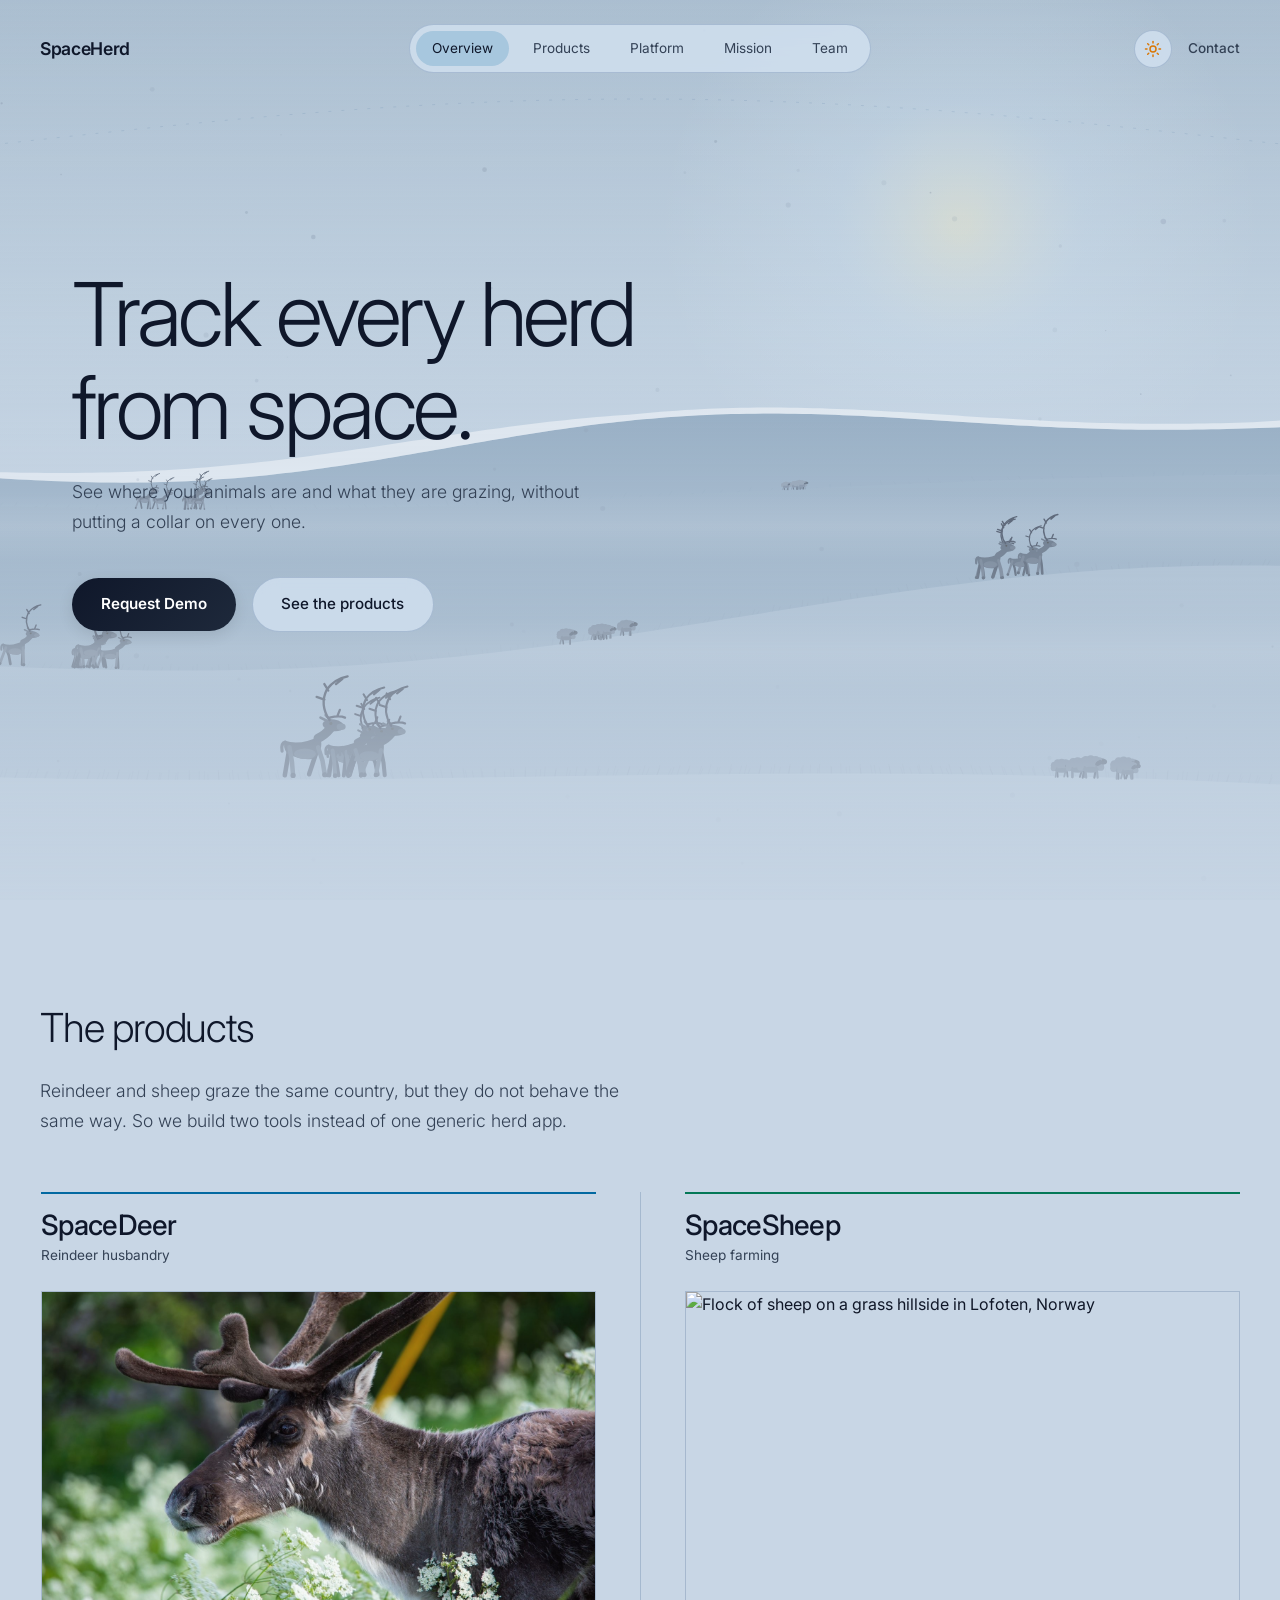
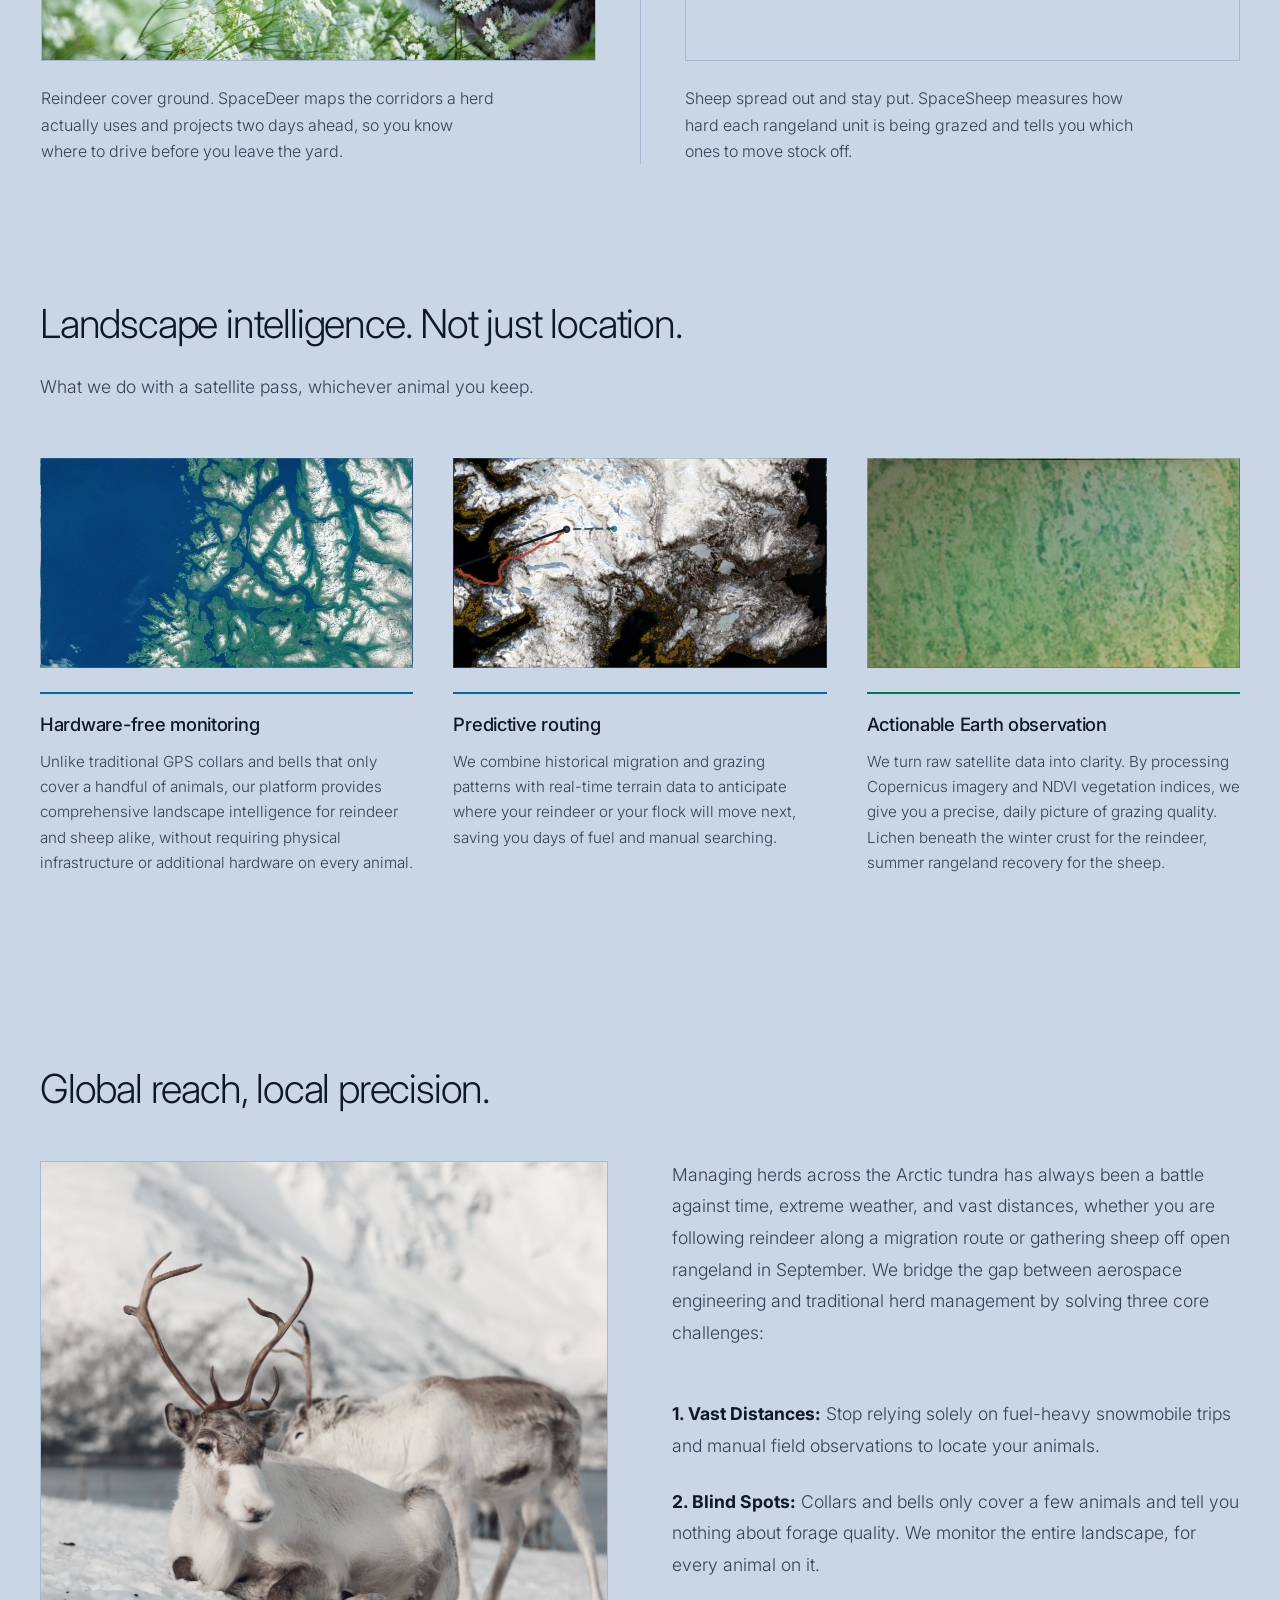
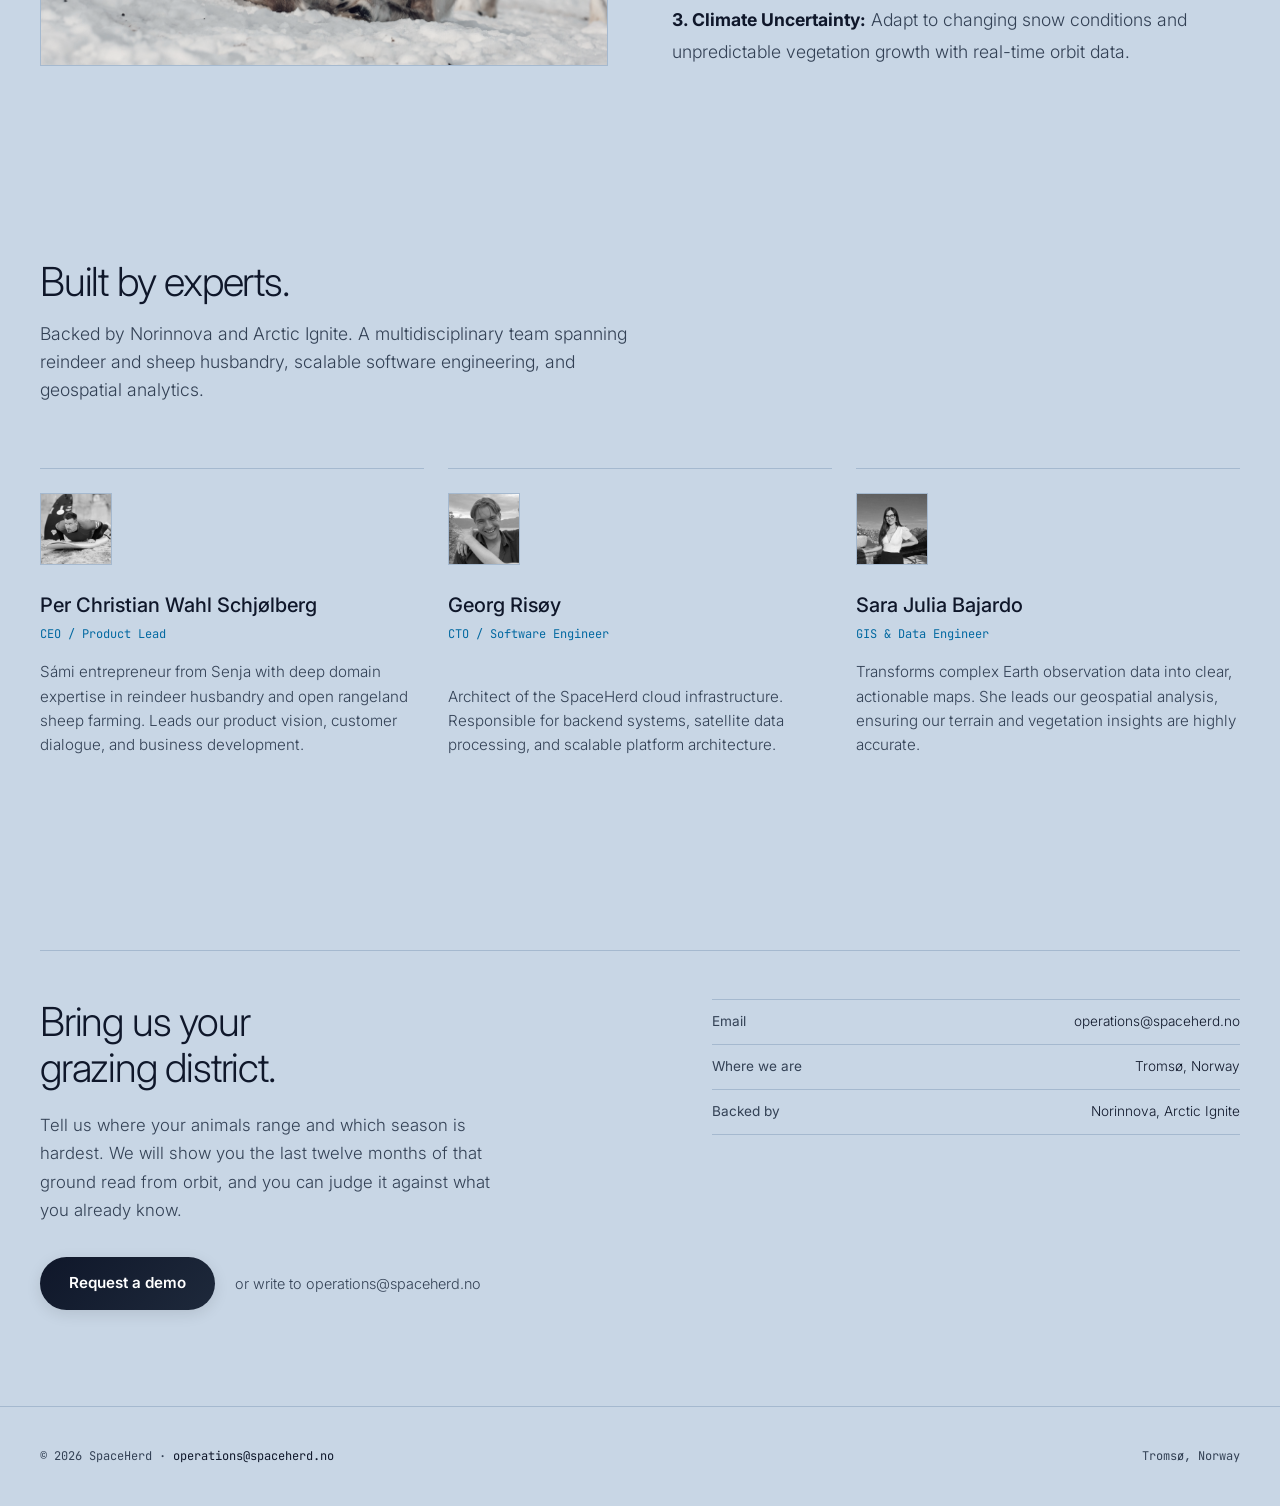
==== index.html @ b53bb915 "#" ====
<!DOCTYPE html>
<html lang="en">

<head>
  <meta charset="UTF-8" />
  <meta name="viewport" content="width=device-width, initial-scale=1.0, viewport-fit=cover" />
  <title>SpaceHerd | Orbital Telemetry</title>
  <meta name="description" content="Precision satellite tracking and landscape intelligence for reindeer and sheep husbandry. SpaceDeer and SpaceSheep, from SpaceHerd." />

  <link rel="preconnect" href="https://fonts.googleapis.com" />
  <link rel="preconnect" href="https://fonts.gstatic.com" crossorigin />
  <link
    href="https://fonts.googleapis.com/css2?family=Inter:wght@300;400;500;600&family=JetBrains+Mono:wght@400&display=swap"
    rel="stylesheet" />

  <script src="https://cdnjs.cloudflare.com/ajax/libs/gsap/3.12.5/gsap.min.js"></script>
  <script src="https://cdnjs.cloudflare.com/ajax/libs/gsap/3.12.5/ScrollTrigger.min.js"></script>

  <link rel="stylesheet" href="style.css" />
</head>

<body>

  <div class="hero-background">
    <canvas id="agri-reindeer-canvas"></canvas>
    <div class="hero-overlay"></div>
  </div>

  <header class="site-header">
    <div class="header-inner">
      <div class="brand">SpaceHerd</div>
      <nav class="nav-glass">
        <a href="#hero" class="active">Overview</a>
        <a href="#products">Products</a>
        <a href="#platform">Platform</a>
        <a href="#mission">Mission</a>
        <a href="#team">Team</a>
      </nav>
      <div class="header-action">
        <button id="theme-toggle" class="theme-toggle-btn" aria-label="Toggle light and dark mode">
          <svg class="sun-icon" xmlns="http://www.w3.org/2000/svg" width="18" height="18" viewBox="0 0 24 24" fill="none" stroke="currentColor" stroke-width="2" stroke-linecap="round" stroke-linejoin="round"><circle cx="12" cy="12" r="4"/><path d="M12 2v2"/><path d="M12 20v2"/><path d="m4.93 4.93 1.41 1.41"/><path d="m17.66 17.66 1.41 1.41"/><path d="M2 12h2"/><path d="M20 12h2"/><path d="m6.34 17.66-1.41 1.41"/><path d="m19.07 4.93-1.41 1.41"/></svg>
          <svg class="moon-icon" xmlns="http://www.w3.org/2000/svg" width="18" height="18" viewBox="0 0 24 24" fill="none" stroke="currentColor" stroke-width="2" stroke-linecap="round" stroke-linejoin="round"><path d="M12 3a6 6 0 0 0 9 9 9 9 0 1 1-9-9Z"/></svg>
        </button>
        <a href="#contact" class="nav-contact">Contact</a>
      </div>
    </div>
  </header>

  <main class="hero" id="hero">
    <div class="hero-content fade-up">
      <h1 class="hero-title">Track every herd<br>from space.</h1>
      <p class="hero-subtitle">See where your animals are and what they are grazing, without putting a collar on
        every one.</p>

      <div class="hero-actions">
        <a href="#contact" class="btn-primary">Request Demo</a>
        <a href="#products" class="btn-secondary">See the products</a>
      </div>
    </div>
  </main>


  <section class="products-section" id="products">
    <div class="section-inner">

      <h2 class="section-heading fade-up">The products</h2>
      <p class="section-lead fade-up">Reindeer and sheep graze the same country, but they do not behave the same way.
        So we build two tools instead of one generic herd app.</p>

      <div class="product-plates">

        <article class="plate plate-deer fade-up">
          <header class="plate-head">
            <h3 class="plate-name">SpaceDeer</h3>
            <p class="plate-for">Reindeer husbandry</p>
          </header>

          <figure class="plate-photo">
            <img src="images/IMG_5218.JPG" alt="Reindeer in summer velvet among flowering meadow"
              loading="lazy">
          </figure>

          <p class="plate-lede">Reindeer cover ground. SpaceDeer maps the corridors a herd actually uses and projects
            two days ahead, so you know where to drive before you leave the yard.</p>
        </article>

        <article class="plate plate-sheep fade-up delay-1">
          <header class="plate-head">
            <h3 class="plate-name">SpaceSheep</h3>
            <p class="plate-for">Sheep farming</p>
          </header>

          <figure class="plate-photo">
            <img src="https://images.unsplash.com/photo-1693594217030-bd3f108ac069?q=80&amp;w=1200&amp;auto=format&amp;fit=crop"
              alt="Flock of sheep on a grass hillside in Lofoten, Norway" loading="lazy">
          </figure>

          <p class="plate-lede">Sheep spread out and stay put. SpaceSheep measures how hard each rangeland unit is
            being grazed and tells you which ones to move stock off.</p>
        </article>

      </div>

    </div>
  </section>

  <section class="platform-section" id="platform">
    <div class="section-inner">

      <h2 class="section-heading fade-up">Landscape intelligence. Not just location.</h2>
      <p class="section-lead fade-up">What we do with a satellite pass, whichever animal you keep.</p>

      <div class="feature-grid">

        <article class="feature fade-up">
          <div class="feature-visual bg-map" role="img"
            aria-label="Satellite view of the coastline and fjords of northern Norway"></div>
          <div class="feature-body">
            <h3>Hardware-free monitoring</h3>
            <p>Unlike traditional GPS collars and bells that only cover a handful of animals, our platform provides
              comprehensive landscape intelligence for reindeer and sheep alike, without requiring physical
              infrastructure or additional hardware on every animal.</p>
          </div>
        </article>

        <article class="feature fade-up delay-1">
          <div class="feature-visual bg-route" role="img"
            aria-label="Satellite view of a reindeer herd's recorded track and predicted next position"></div>
          <div class="feature-body">
            <h3>Predictive routing</h3>
            <p>We combine historical migration and grazing patterns with real-time terrain data to anticipate where
              your reindeer or your flock will move next, saving you days of fuel and manual searching.</p>
          </div>
        </article>

        <article class="feature fade-up delay-2">
          <div class="feature-visual bg-scan" role="img" aria-label="Vegetation index imagery under a scanning pass">
            <div class="scan-gradient"></div>
            <div class="scan-laser"></div>
          </div>
          <div class="feature-body">
            <h3>Actionable Earth observation</h3>
            <p>We turn raw satellite data into clarity. By processing Copernicus imagery and NDVI vegetation indices,
              we give you a precise, daily picture of grazing quality. Lichen beneath the winter crust for the
              reindeer, summer rangeland recovery for the sheep.</p>
          </div>
        </article>

      </div>
    </div>
  </section>

  <section class="content-section" id="mission">
    <div class="section-inner fade-up">
      <h2 class="content-heading" style="margin-bottom: 3rem;">Global reach, local precision.</h2>

      <div class="content-split">
        <div class="content-visual">
          <img src="images/reinsdyr.jpg"
            alt="Reindeer herd on the tundra in northern Norway" class="mission-image">
        </div>

        <div class="content-right">
          <p>Managing herds across the Arctic tundra has always been a battle against time, extreme weather, and vast
            distances, whether you are following reindeer along a migration route or gathering sheep off open
            rangeland in September. We bridge the gap between aerospace engineering and traditional herd management by
            solving three core challenges:</p>
          <br>
          <p><strong class="text-highlight">1. Vast Distances:</strong> Stop relying solely on fuel-heavy snowmobile trips
            and manual field observations to locate your animals.</p>
          <p><strong class="text-highlight">2. Blind Spots:</strong> Collars and bells only cover a few animals and
            tell you nothing about forage quality. We monitor the entire landscape, for every animal on it.</p>
          <p><strong class="text-highlight">3. Climate Uncertainty:</strong> Adapt to changing snow conditions and
            unpredictable vegetation growth with real-time orbit data.</p>
        </div>
      </div>
    </div>
  </section>

  <section class="team-section" id="team">
    <div class="section-inner fade-up">
      <div class="team-header">
        <h2 class="content-heading">Built by experts.</h2>
        <p class="team-lead">Backed by Norinnova and Arctic Ignite. A multidisciplinary team spanning reindeer and
          sheep husbandry, scalable software engineering, and geospatial analytics.</p>
      </div>

      <div class="team-grid">
        <div class="team-card">
          <div class="team-avatar-wrapper">
            <img src="images/Per.jpg" alt="Per Christian Wahl Schjølberg" class="team-avatar" width="200"
              height="200" loading="lazy">
          </div>
          <h4 class="team-name">Per Christian Wahl Schjølberg</h4>
          <p class="team-role">CEO / Product Lead</p>
          <p class="team-bio">Sámi entrepreneur from Senja with deep domain expertise in reindeer husbandry and open
            rangeland sheep farming. Leads our product vision, customer dialogue, and business development.</p>
        </div>

        <div class="team-card">
          <div class="team-avatar-wrapper">
            <img src="images/Georg.jpg" alt="Georg Risøy" class="team-avatar" width="200" height="200"
              loading="lazy">
          </div>
          <h4 class="team-name">Georg Risøy</h4>
          <p class="team-role">CTO / Software Engineer</p>
          <p class="team-bio">Architect of the SpaceHerd cloud infrastructure. Responsible for backend systems,
            satellite data processing, and scalable platform architecture.</p>
        </div>

        <div class="team-card">
          <div class="team-avatar-wrapper">
            <img src="images/Sara.jpg" alt="Sara Julia Bajardo" class="team-avatar" width="200" height="200"
              loading="lazy">
          </div>
          <h4 class="team-name">Sara Julia Bajardo</h4>
          <p class="team-role">GIS & Data Engineer</p>
          <p class="team-bio">Transforms complex Earth observation data into clear, actionable maps. She leads our
            geospatial analysis, ensuring our terrain and vegetation insights are highly accurate.</p>
        </div>
      </div>
    </div>
  </section>

  <section class="contact-section" id="contact">
    <div class="section-inner fade-up">
      <div class="contact-split">

        <div class="contact-pitch">
          <h2 class="contact-heading">Bring us your<br>grazing district.</h2>
          <p class="contact-lead">Tell us where your animals range and which season is hardest. We will show you the
            last twelve months of that ground read from orbit, and you can judge it against what you already know.</p>
          <div class="contact-actions">
            <a href="mailto:operations@spaceherd.no?subject=Demo%20request" class="btn-primary">Request a demo</a>
            <span class="contact-or">or write to
              <a href="mailto:operations@spaceherd.no">operations@spaceherd.no</a></span>
          </div>
        </div>

        <dl class="contact-facts">
          <div class="contact-row">
            <dt>Email</dt>
            <dd class="metric-value"><a href="mailto:operations@spaceherd.no">operations@spaceherd.no</a></dd>
          </div>
          <div class="contact-row">
            <dt>Where we are</dt>
            <dd class="metric-value">Tromsø, Norway</dd>
          </div>
          <div class="contact-row">
            <dt>Backed by</dt>
            <dd>Norinnova, Arctic Ignite</dd>
          </div>
        </dl>

      </div>
    </div>
  </section>

  <footer class="site-footer">
    <div class="footer-inner">
      <div class="footer-left">© 2026 SpaceHerd · <a href="mailto:operations@spaceherd.no">operations@spaceherd.no</a>
      </div>
      <div class="footer-right">Tromsø, Norway</div>
    </div>
  </footer>

  <script src="reindeer-bg.js"></script>
  <script src="main.js"></script>
</body>

</html>
---- style.css ----
/* ═══════════════════════════════════════════════════════════
   BOREALTRACK: Space-Tech Minimalism
   ═══════════════════════════════════════════════════════════ */

:root {
  --navy-bg: #060B11;
  --navy-surface: #0A111A;

  --text-main: #FFFFFF;
  --text-muted: #8B949E;

  --card-bg: rgba(255, 255, 255, 0.02);
  --card-border: rgba(255, 255, 255, 0.06);

  --accent-blue: #38BDF8;
  --accent-green: #34D399;

  --font-sans: 'Inter', system-ui, sans-serif;
  --font-mono: 'JetBrains Mono', monospace;

  --hero-overlay-bg: linear-gradient(180deg, rgba(2, 6, 9, 0.15) 0%, rgba(4, 10, 8, 0.3) 60%, rgba(3, 8, 6, 0.55) 100%);
  --nav-glass-bg: rgba(255, 255, 255, 0.02);
  --nav-active-bg: rgba(255, 255, 255, 0.1);
  --btn-primary-bg: linear-gradient(135deg, #FFFFFF 0%, #E0E5EA 100%);
  --btn-primary-text: #060B11;
  --pill-bg: rgba(10, 17, 26, 0.8);
  --scrollbar-thumb: rgba(255, 255, 255, 0.15);
  --scrollbar-thumb-hover: rgba(255, 255, 255, 0.3);
  --image-filter: grayscale(40%);

  --card-border-strong: rgba(255, 255, 255, 0.16);
  --header-bg: rgba(6, 11, 17, 0.92);
}

[data-theme="light"] {
  --navy-bg: #C8D6E5;
  --navy-surface: #D6E2EF;

  --text-main: #0F172A;
  --text-muted: #334155;

  --card-bg: rgba(210, 225, 240, 0.7);
  --card-border: rgba(100, 130, 165, 0.35);

  --accent-blue: #0369A1;
  --accent-green: #047857;

  --hero-overlay-bg: linear-gradient(180deg, rgba(200, 214, 229, 0.1) 0%, rgba(200, 214, 229, 0.45) 60%, rgba(200, 214, 229, 0.92) 100%);
  --nav-glass-bg: rgba(210, 225, 240, 0.8);
  --nav-active-bg: rgba(3, 105, 161, 0.18);
  --btn-primary-bg: linear-gradient(135deg, #0F172A 0%, #1E293B 100%);
  --btn-primary-text: #FFFFFF;
  --pill-bg: rgba(210, 225, 240, 0.9);
  --scrollbar-thumb: rgba(15, 23, 42, 0.25);
  --scrollbar-thumb-hover: rgba(15, 23, 42, 0.45);
  --image-filter: grayscale(10%);

  --card-border-strong: rgba(15, 23, 42, 0.3);
  --header-bg: rgba(200, 214, 229, 0.94);
}

*,
*::before,
*::after {
  box-sizing: border-box;
  margin: 0;
  padding: 0;
}

html {
  scroll-behavior: smooth;
  height: 100%;
}

body {
  font-family: var(--font-sans);
  background-color: var(--navy-bg);
  color: var(--text-main);
  line-height: 1.6;
  -webkit-font-smoothing: antialiased;
  transition: background-color 0.4s ease, color 0.4s ease;
}

a {
  color: inherit;
  text-decoration: none;
}

/* ─── PREMIUM SCROLLBAR ─── */
::-webkit-scrollbar {
  width: 10px;
}
::-webkit-scrollbar-track {
  background: var(--navy-bg);
}
::-webkit-scrollbar-thumb {
  background: var(--scrollbar-thumb);
  border-radius: 10px;
  border: 2px solid var(--navy-bg);
}
::-webkit-scrollbar-thumb:hover {
  background: var(--scrollbar-thumb-hover);
}

/* ─── SELECTION ─── */
::selection {
  background: rgba(56, 189, 248, 0.3);
  color: #fff;
}

/* ─── AGRITECH ANIMATED BACKGROUND ─── */
.hero-background {
  position: fixed;
  /* inset:0 pins this to the viewport itself rather than to a viewport unit, so
     it covers the screen edge to edge whatever the URL bar is doing. Every unit
     we tried (vh, svh, lvh) described only one of the URL bar states. */
  inset: 0;
  z-index: -1;
  overflow: hidden;
  background-color: var(--navy-bg);
  transition: background-color 0.4s ease;
}

#agri-reindeer-canvas {
  position: absolute;
  top: 0;
  left: 0;
  width: 100%;
  height: 100%;
  display: block;
  z-index: 1;
  /* Keep the canvas on its own compositor layer so scrolling the page never
     forces it to repaint. translateZ(0) alone gets flattened back to a 2D
     transform by some engines, so declare the intent directly as well. */
  will-change: transform;
  transform: translateZ(0);
}

.hero-overlay {
  position: absolute;
  inset: 0;
  background: var(--hero-overlay-bg);
  z-index: 2;
  pointer-events: none;
  transition: background 0.4s ease;
}

/* ─── HEADER ─── */
.site-header {
  position: fixed;
  top: 0;
  width: 100%;
  z-index: 100;
  padding: 1.5rem 2rem;
  /* Clear the notch / Dynamic Island. env() is 0 on everything else, so this
     costs nothing on other devices. */
  padding-top: calc(1.5rem + env(safe-area-inset-top));
  padding-left: calc(2rem + env(safe-area-inset-left));
  padding-right: calc(2rem + env(safe-area-inset-right));
  /* Transparent over the hero, opaque once you scroll, so headings further down
     no longer run underneath it. */
  background: transparent;
  border-bottom: 1px solid transparent;
  transition: background 0.3s ease, border-color 0.3s ease;
}

.site-header.is-scrolled {
  background: var(--header-bg);
  border-bottom-color: var(--card-border);
}

.header-inner {
  max-width: 1200px;
  margin: 0 auto;
  display: grid;
  grid-template-columns: 1fr auto 1fr;
  align-items: center;
}

.brand {
  font-weight: 600;
  font-size: 1.1rem;
  letter-spacing: -0.02em;
}

.nav-glass {
  display: flex;
  gap: 0.5rem;
  padding: 0.4rem;
  background: var(--nav-glass-bg);
  border: 1px solid var(--card-border);
  backdrop-filter: blur(12px);
  -webkit-backdrop-filter: blur(12px);
  border-radius: 100px;
  justify-self: center;
  transition: background 0.3s ease, border-color 0.3s ease;
}

.nav-glass a {
  padding: 0.4rem 1rem;
  font-size: 0.85rem;
  color: var(--text-muted);
  border-radius: 100px;
  transition: 0.2s ease;
}

.nav-glass a:hover {
  color: var(--text-main);
}

.nav-glass a.active {
  background: var(--nav-active-bg);
  color: var(--text-main);
}

.header-action {
  justify-self: end;
  display: flex;
  align-items: center;
}

.theme-toggle-btn {
  background: var(--nav-glass-bg);
  border: 1px solid var(--card-border);
  color: var(--text-muted);
  width: 38px;
  height: 38px;
  border-radius: 50%;
  cursor: pointer;
  display: inline-flex;
  align-items: center;
  justify-content: center;
  transition: all 0.25s ease;
  margin-right: 1rem;
  backdrop-filter: blur(12px);
  -webkit-backdrop-filter: blur(12px);
  outline: none;
}

.theme-toggle-btn:hover {
  color: var(--text-main);
  transform: scale(1.08);
  border-color: var(--accent-blue);
  box-shadow: 0 4px 12px rgba(0, 0, 0, 0.1);
}

.theme-toggle-btn .sun-icon {
  display: none;
}

.theme-toggle-btn .moon-icon {
  display: block;
}

[data-theme="light"] .theme-toggle-btn .sun-icon {
  display: block;
  color: #D97706;
}

[data-theme="light"] .theme-toggle-btn .moon-icon {
  display: none;
}

.nav-contact {
  font-size: 0.85rem;
  font-weight: 500;
  color: var(--text-muted);
  transition: 0.2s ease;
}

.nav-contact:hover {
  color: var(--text-main);
}

/* ─── HERO ─── */
.hero {
  position: relative;
  min-height: 100vh;
  /* dvh tracks the visible viewport as the URL bar moves, so the section always
     ends exactly where the screen does and the next section never creeps up. */
  min-height: 100dvh;
  display: flex;
  align-items: center;
  max-width: 1200px;
  margin: 0 auto;
  padding: 0 2rem;
  padding-left: calc(2rem + env(safe-area-inset-left));
  padding-right: calc(2rem + env(safe-area-inset-right));
}

.hero-content {
  max-width: 800px;
}

.hero-title {
  font-size: clamp(3.5rem, 7vw, 5.5rem);
  font-weight: 300;
  letter-spacing: -0.04em;
  line-height: 1.05;
  margin-bottom: 1.5rem;
}

.hero-subtitle {
  font-size: 1.1rem;
  color: var(--text-muted);
  font-weight: 300;
  max-width: 550px;
  margin-bottom: 2.5rem;
  line-height: 1.7;
}

.btn-primary {
  display: inline-block;
  background: var(--btn-primary-bg);
  color: var(--btn-primary-text);
  padding: 0.9rem 1.8rem;
  border-radius: 100px;
  font-weight: 600;
  font-size: 0.95rem;
  transition: all 0.3s cubic-bezier(0.25, 1, 0.5, 1);
  box-shadow: 0 4px 15px rgba(0, 0, 0, 0.1);
  position: relative;
  overflow: hidden;
}

.btn-primary:hover {
  transform: translateY(-3px);
  box-shadow: 0 8px 25px rgba(0, 0, 0, 0.15);
  opacity: 0.95;
}

.hero-actions {
  display: flex;
  flex-wrap: wrap;
  align-items: center;
  gap: 1rem;
}

.btn-secondary {
  display: inline-block;
  padding: 0.9rem 1.8rem;
  border-radius: 100px;
  font-weight: 500;
  font-size: 0.95rem;
  color: var(--text-main);
  background: var(--nav-glass-bg);
  border: 1px solid var(--card-border);
  backdrop-filter: blur(12px);
  transition: all 0.3s cubic-bezier(0.25, 1, 0.5, 1);
}

.btn-secondary:hover {
  transform: translateY(-3px);
  border-color: var(--card-border-strong);
}

.text-highlight {
  color: var(--text-main);
  transition: color 0.3s ease;
}

/* ─── PRODUCTS ─── */
.products-section {
  padding: 6rem 2rem 4rem;
  position: relative;
  z-index: 10;
  background: var(--navy-bg);
  padding-left: calc(2rem + env(safe-area-inset-left));
  padding-right: calc(2rem + env(safe-area-inset-right));
}

.section-lead {
  font-size: 1.1rem;
  color: var(--text-muted);
  font-weight: 300;
  line-height: 1.7;
  max-width: 620px;
  margin: -2rem 0 3.5rem;
}

/* Equal columns so both photos render at the same size */
.product-plates {
  display: grid;
  grid-template-columns: 1fr 1fr;
}

.plate-deer {
  --plate-accent: var(--accent-blue);
  padding-right: 2.75rem;
  /* Matches the divider the sheep plate carries, so both columns are identical */
  border-left: 1px solid transparent;
}

.plate-sheep {
  --plate-accent: var(--accent-green);
  border-left: 1px solid var(--card-border);
  padding-left: 2.75rem;
}

/* Each plate opens on a keyline in its own colour */
.plate-head {
  border-top: 2px solid var(--plate-accent);
  padding-top: 1rem;
  margin-bottom: 1.5rem;
}

.plate-name {
  font-size: 1.75rem;
  font-weight: 500;
  letter-spacing: -0.025em;
  line-height: 1.1;
}

.plate-for {
  font-size: 0.85rem;
  font-weight: 400;
  color: var(--text-muted);
  margin-top: 0.3rem;
}

.plate-photo {
  margin: 0 0 1.5rem;
}

.plate-photo img {
  display: block;
  width: 100%;
  height: auto;
  object-fit: cover;
  border: 1px solid var(--card-border);
  filter: var(--image-filter);
  transition: filter 0.5s ease;
}

.plate:hover .plate-photo img {
  filter: grayscale(0%);
}

.plate-photo img {
  aspect-ratio: 3 / 2;
}

.plate-lede {
  font-size: 1rem;
  font-weight: 300;
  line-height: 1.65;
  color: var(--text-muted);
  max-width: 46ch;
}

/* ─── PLATFORM FEATURES ─── */
/* Same flat vocabulary as the product plates: square imagery, an accent
   keyline, hairline rules, no radius and no shadow. */
.platform-section {
  padding: 4rem 2rem 8rem;
  position: relative;
  z-index: 10;
  background: var(--navy-bg);
  padding-left: calc(2rem + env(safe-area-inset-left));
  padding-right: calc(2rem + env(safe-area-inset-right));
}

.section-inner {
  max-width: 1200px;
  margin: 0 auto;
}

.section-heading {
  font-size: 2.5rem;
  font-weight: 300;
  letter-spacing: -0.03em;
  margin-bottom: 3rem;
}

.feature-grid {
  display: grid;
  grid-template-columns: repeat(3, minmax(0, 1fr));
  gap: 2.5rem;
}

.feature {
  display: flex;
  flex-direction: column;
}

.feature-visual {
  position: relative;
  height: 210px;
  border: 1px solid var(--card-border);
  overflow: hidden;
}

.bg-map {
  background: url('images/nord-norge-sat.jpg') center/cover;
}

.bg-route {
  background: url('images/satelitt-rute.jpg') center/cover;
}

.bg-scan {
  background: linear-gradient(135deg, rgba(10, 17, 26, 0.6) 0%, rgba(10, 17, 26, 0.2) 100%),
    url('images/nvdi.png') center/cover;
}

.feature-body {
  border-top: 2px solid var(--accent-blue);
  margin-top: 1.5rem;
  padding-top: 1rem;
}

.feature:last-child .feature-body {
  border-top-color: var(--accent-green);
}

.feature-body h3 {
  font-size: 1.15rem;
  font-weight: 500;
  letter-spacing: -0.015em;
  margin-bottom: 0.6rem;
}

.feature-body p {
  font-size: 0.95rem;
  color: var(--text-muted);
  font-weight: 300;
  line-height: 1.65;
}

/* Scanning pass over the NDVI imagery */
.scan-gradient {
  position: absolute;
  inset: 0;
  opacity: 0.6;
  background: radial-gradient(circle at 30% 70%, rgba(52, 211, 153, 0.4) 0%, transparent 50%),
    radial-gradient(circle at 70% 30%, rgba(56, 189, 248, 0.4) 0%, transparent 50%);
  filter: blur(20px);
}

.scan-laser {
  position: absolute;
  left: 0;
  right: 0;
  height: 1px;
  background: linear-gradient(90deg, transparent, var(--text-main), transparent);
  box-shadow: 0 0 10px var(--text-main);
  animation: scan-up-down 4s ease-in-out infinite alternate;
}

@keyframes scan-up-down {
  0% {
    top: 0;
  }

  100% {
    top: 100%;
  }
}

/* ─── TEXT & IMAGE SECTION (Mission) ─── */
.content-section {
  padding: 4rem 2rem 8rem;
  position: relative;
  z-index: 10;
  background: var(--navy-bg);
  padding-left: calc(2rem + env(safe-area-inset-left));
  padding-right: calc(2rem + env(safe-area-inset-right));
}

.content-split {
  display: grid;
  grid-template-columns: 1fr 1fr;
  gap: 4rem;
  align-items: center;
}

.content-heading {
  font-size: 2.5rem;
  font-weight: 300;
  letter-spacing: -0.03em;
  line-height: 1.1;
  margin-bottom: 1rem;
}

.content-right p {
  font-size: 1.1rem;
  color: var(--text-muted);
  font-weight: 300;
  line-height: 1.8;
  margin-bottom: 1.5rem;
}

.content-right p:last-child {
  margin-bottom: 0;
}

.content-visual {
  width: 100%;
  overflow: hidden;
  border: 1px solid var(--card-border);
  display: flex;
}

.mission-image {
  width: 100%;
  height: auto;
  display: block;
  object-fit: cover;
  filter: grayscale(40%);
  transition: 0.5s ease;
}

.content-visual:hover .mission-image {
  filter: grayscale(0%);
  transform: scale(1.02);
}

/* ─── CONTACT ─── */
.contact-section {
  padding: 4rem 2rem 6rem;
  position: relative;
  z-index: 10;
  background: var(--navy-bg);
  padding-left: calc(2rem + env(safe-area-inset-left));
  padding-right: calc(2rem + env(safe-area-inset-right));
}

.contact-split {
  border-top: 1px solid var(--card-border);
  padding-top: 3rem;
  display: grid;
  grid-template-columns: 1.15fr 1fr;
  gap: 4rem;
  align-items: start;
}

.contact-heading {
  font-size: 2.5rem;
  font-weight: 300;
  letter-spacing: -0.03em;
  line-height: 1.15;
  margin-bottom: 1.25rem;
}

.contact-lead {
  font-size: 1.05rem;
  color: var(--text-muted);
  font-weight: 300;
  line-height: 1.7;
  max-width: 46ch;
  margin-bottom: 2rem;
}

.contact-actions {
  display: flex;
  flex-wrap: wrap;
  align-items: center;
  gap: 1.25rem;
}

.contact-or {
  font-size: 0.9rem;
  font-weight: 300;
  color: var(--text-muted);
}

.contact-facts {
  margin: 0;
}

.contact-row {
  display: flex;
  align-items: baseline;
  justify-content: space-between;
  gap: 1rem;
  padding: 0.7rem 0;
  border-bottom: 1px solid var(--card-border);
}

.contact-row:first-child {
  border-top: 1px solid var(--card-border);
}

.contact-facts dt {
  font-size: 0.85rem;
  font-weight: 400;
  color: var(--text-muted);
}

.contact-facts dd {
  margin: 0;
  font-size: 0.85rem;
  font-weight: 300;
  text-align: right;
}

/* ─── TEAM SECTION ─── */
.team-section {
  padding: 4rem 2rem 8rem;
  position: relative;
  z-index: 10;
  background: var(--navy-bg);
  padding-left: calc(2rem + env(safe-area-inset-left));
  padding-right: calc(2rem + env(safe-area-inset-right));
}

.team-header {
  max-width: 600px;
  margin-bottom: 4rem;
}

.team-lead {
  font-size: 1.1rem;
  color: var(--text-muted);
  font-weight: 300;
  line-height: 1.6;
}

.team-grid {
  display: grid;
  grid-template-columns: repeat(3, 1fr);
  gap: 1.5rem;
}

.team-card {
  border-top: 1px solid var(--card-border);
  padding-top: 1.5rem;
  display: flex;
  flex-direction: column;
}

.team-card:hover {
  background: var(--card-bg);
  border-color: rgba(255, 255, 255, 0.1);
  transform: translateY(-4px);
}

.team-avatar-wrapper {
  width: 4.5rem;
  height: 4.5rem;
  overflow: hidden;
  margin-bottom: 1.5rem;
  border: 1px solid var(--card-border);
}

.team-avatar {
  width: 100%;
  height: 100%;
  object-fit: cover;
  filter: grayscale(100%);
  transition: 0.4s ease;
}

.team-card:hover .team-avatar {
  filter: grayscale(0%);
}

.team-name {
  font-size: 1.25rem;
  font-weight: 500;
  margin-bottom: 0.25rem;
}

.team-role {
  font-family: var(--font-mono);
  font-size: 0.75rem;
  color: var(--accent-blue);
  margin-bottom: 1rem;
}

.team-bio {
  font-size: 0.95rem;
  color: var(--text-muted);
  font-weight: 300;
  line-height: 1.6;
  margin-top: auto;
}

/* ─── FOOTER ─── */
.site-footer {
  border-top: 1px solid var(--card-border);
  padding: 2.5rem 2rem;
  background: var(--navy-bg);
  position: relative;
  z-index: 10;
  padding-left: calc(2rem + env(safe-area-inset-left));
  padding-right: calc(2rem + env(safe-area-inset-right));
  padding-bottom: calc(2.5rem + env(safe-area-inset-bottom));
}

.footer-inner {
  max-width: 1200px;
  margin: 0 auto;
  display: flex;
  justify-content: space-between;
  font-family: var(--font-mono);
  font-size: 0.75rem;
  color: var(--text-muted);
}

.footer-left a {
  color: var(--text-main);
  transition: 0.2s;
}

.footer-left a:hover {
  color: var(--accent-blue);
}

/* ─── RESPONSIVE ─── */
@media (max-width: 900px) {
  .header-inner {
    grid-template-columns: 1fr 1fr;
  }

  .nav-glass {
    display: none;
  }

  .feature-grid {
    grid-template-columns: 1fr;
    gap: 2.5rem;
  }

  .contact-split {
    grid-template-columns: 1fr;
    gap: 2.5rem;
  }

  .content-split {
    grid-template-columns: 1fr;
    gap: 2rem;
  }

  .team-grid {
    grid-template-columns: 1fr;
  }

  .product-plates {
    grid-template-columns: 1fr;
  }

  .plate-deer {
    padding-right: 0;
    border-left: none;
  }

  .plate-sheep {
    border-left: none;
    padding-left: 0;
    margin-top: 3.5rem;
  }

  .section-lead {
    margin: -1.5rem 0 2.5rem;
  }

  /* backdrop-filter over the animated canvas forces the browser to re-blur
     what is behind it on every frame, which stutters badly while scrolling. */
  .nav-glass,
  .theme-toggle-btn,
  .btn-secondary {
    backdrop-filter: none;
    -webkit-backdrop-filter: none;
  }

  .theme-toggle-btn,
  .btn-secondary {
    background: var(--pill-bg);
  }
}
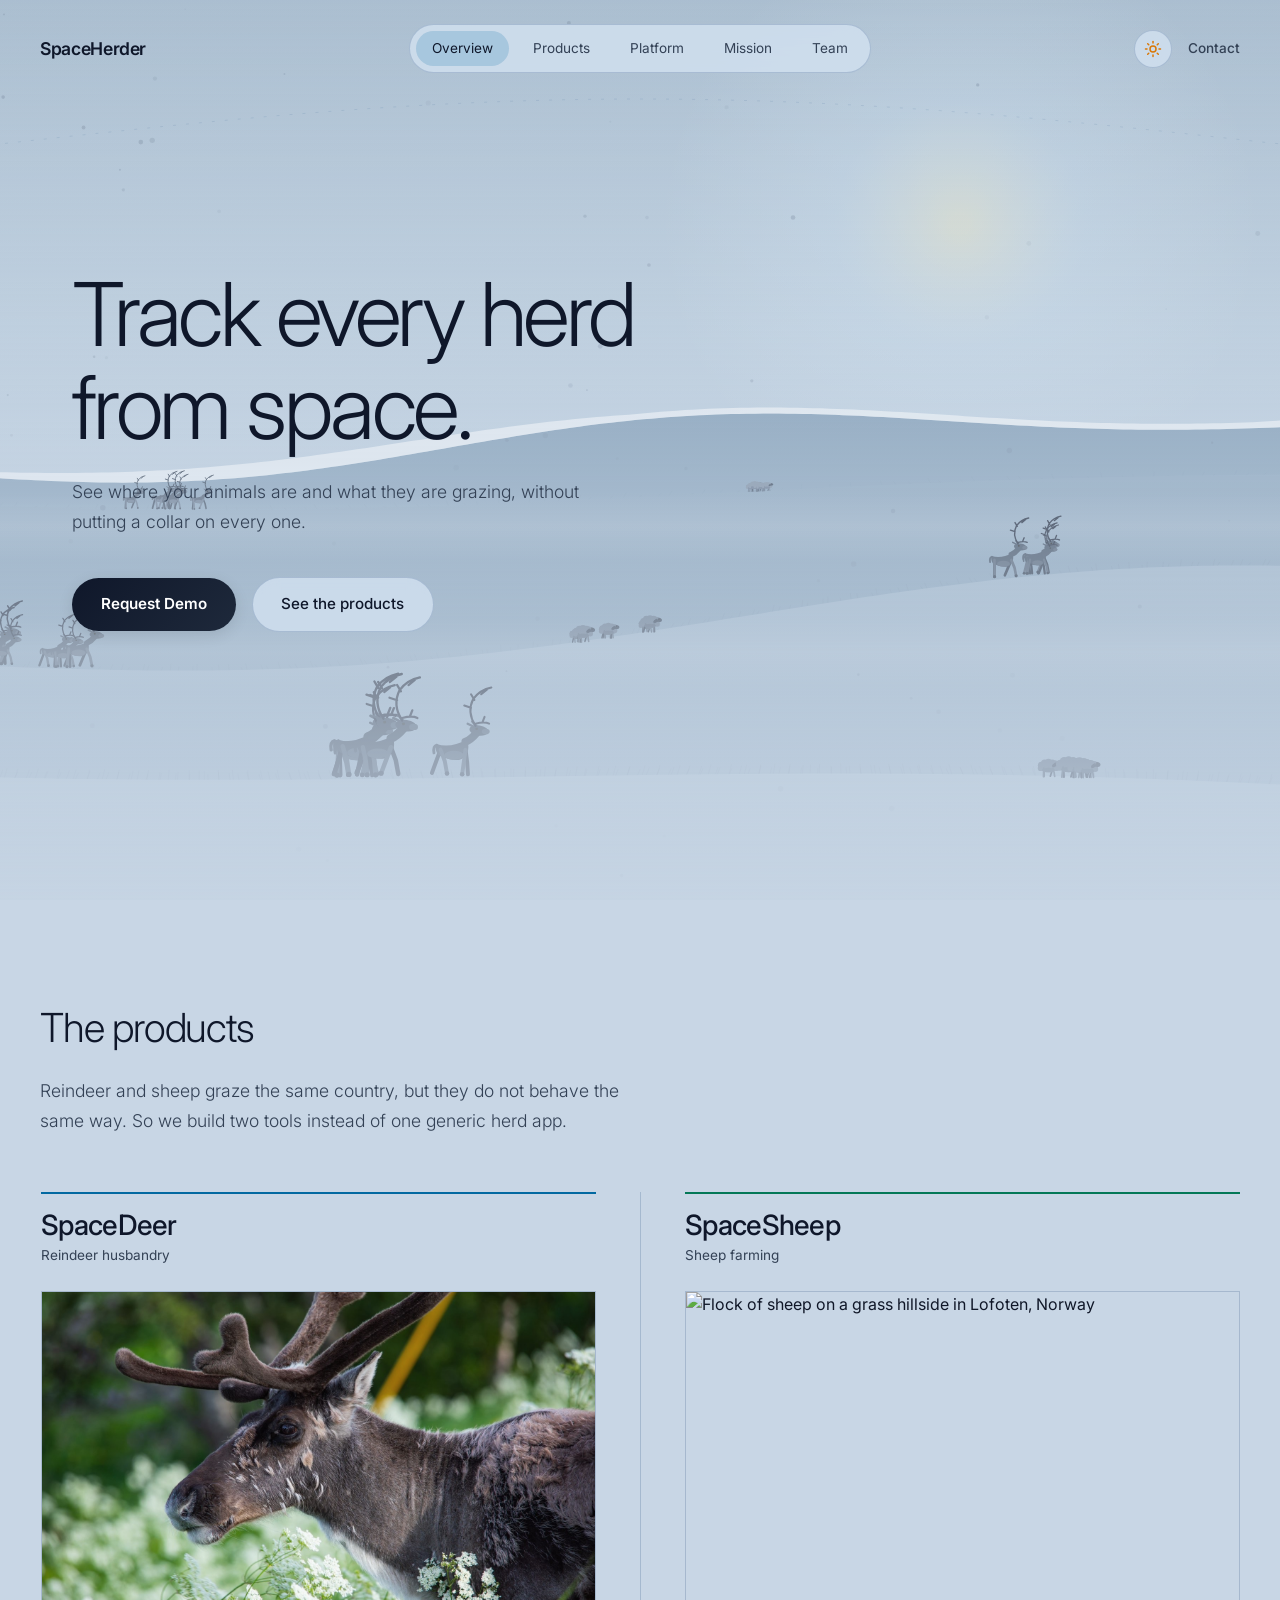
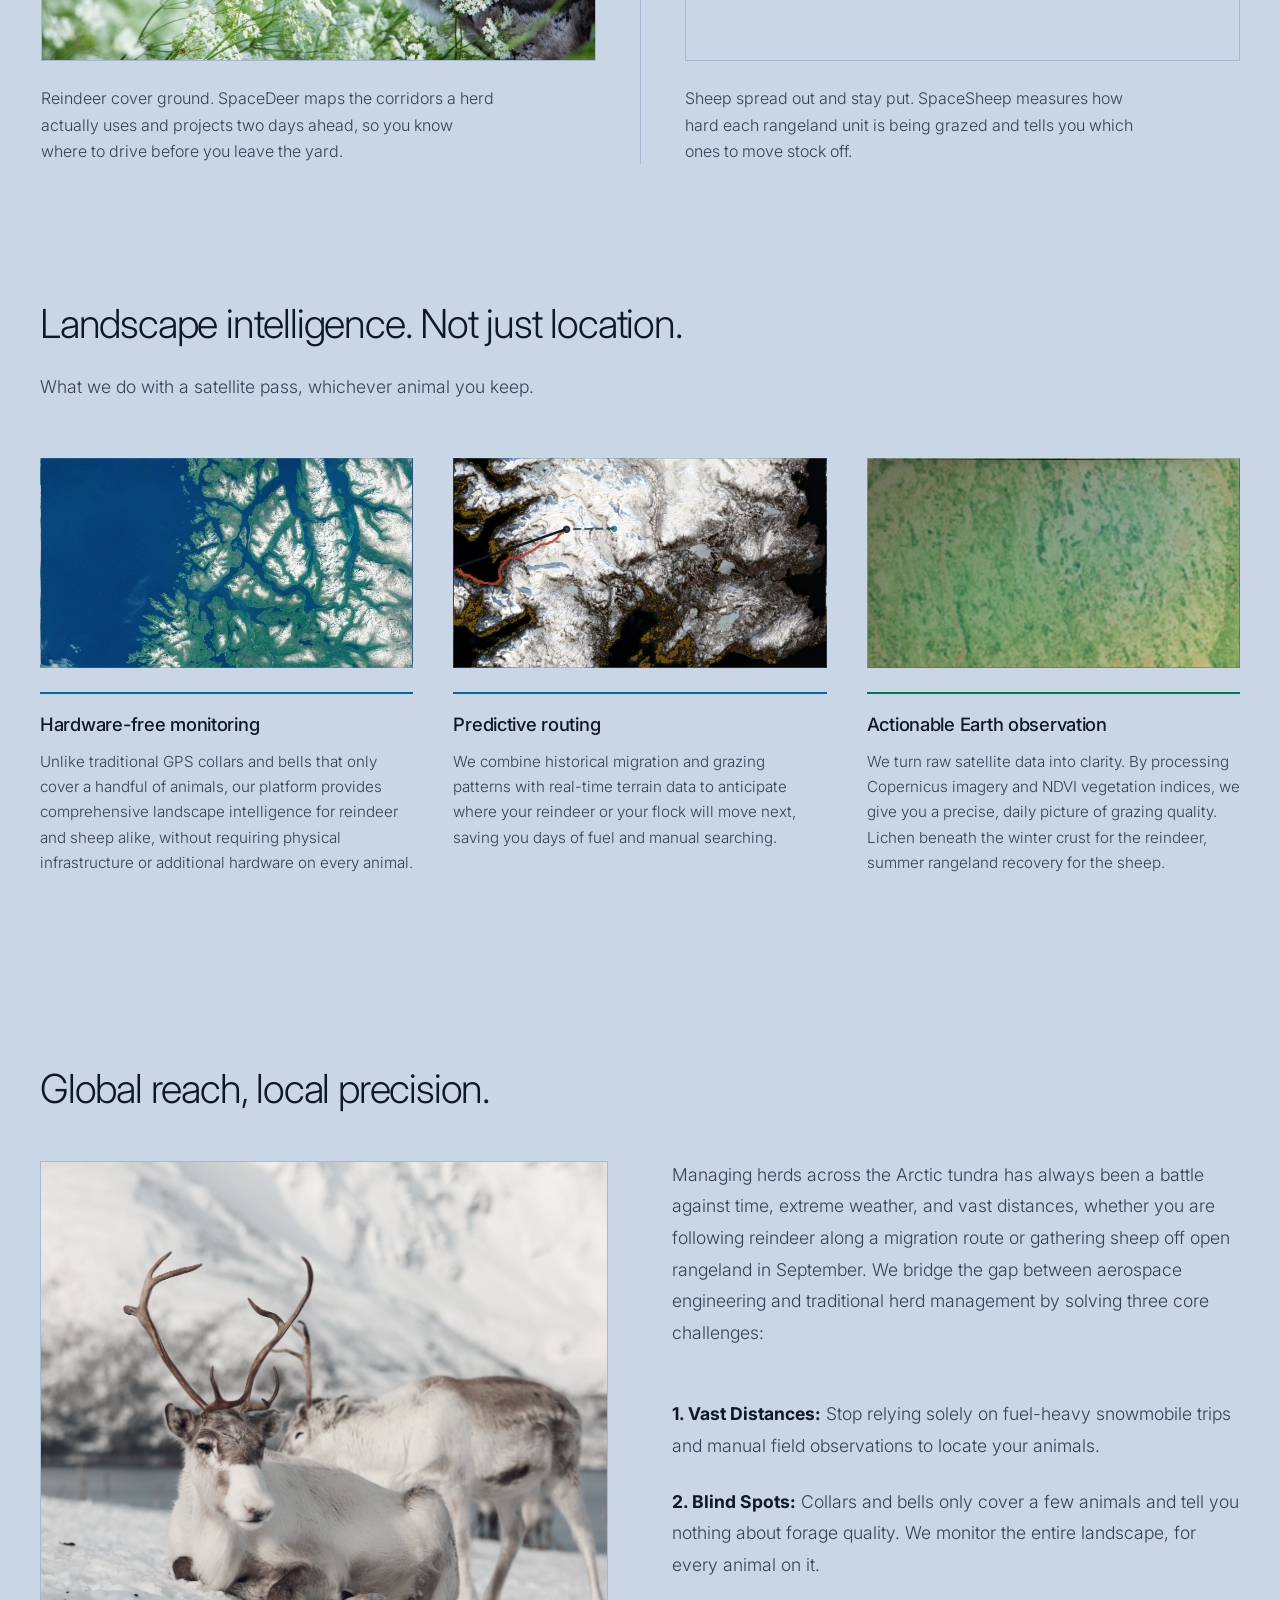
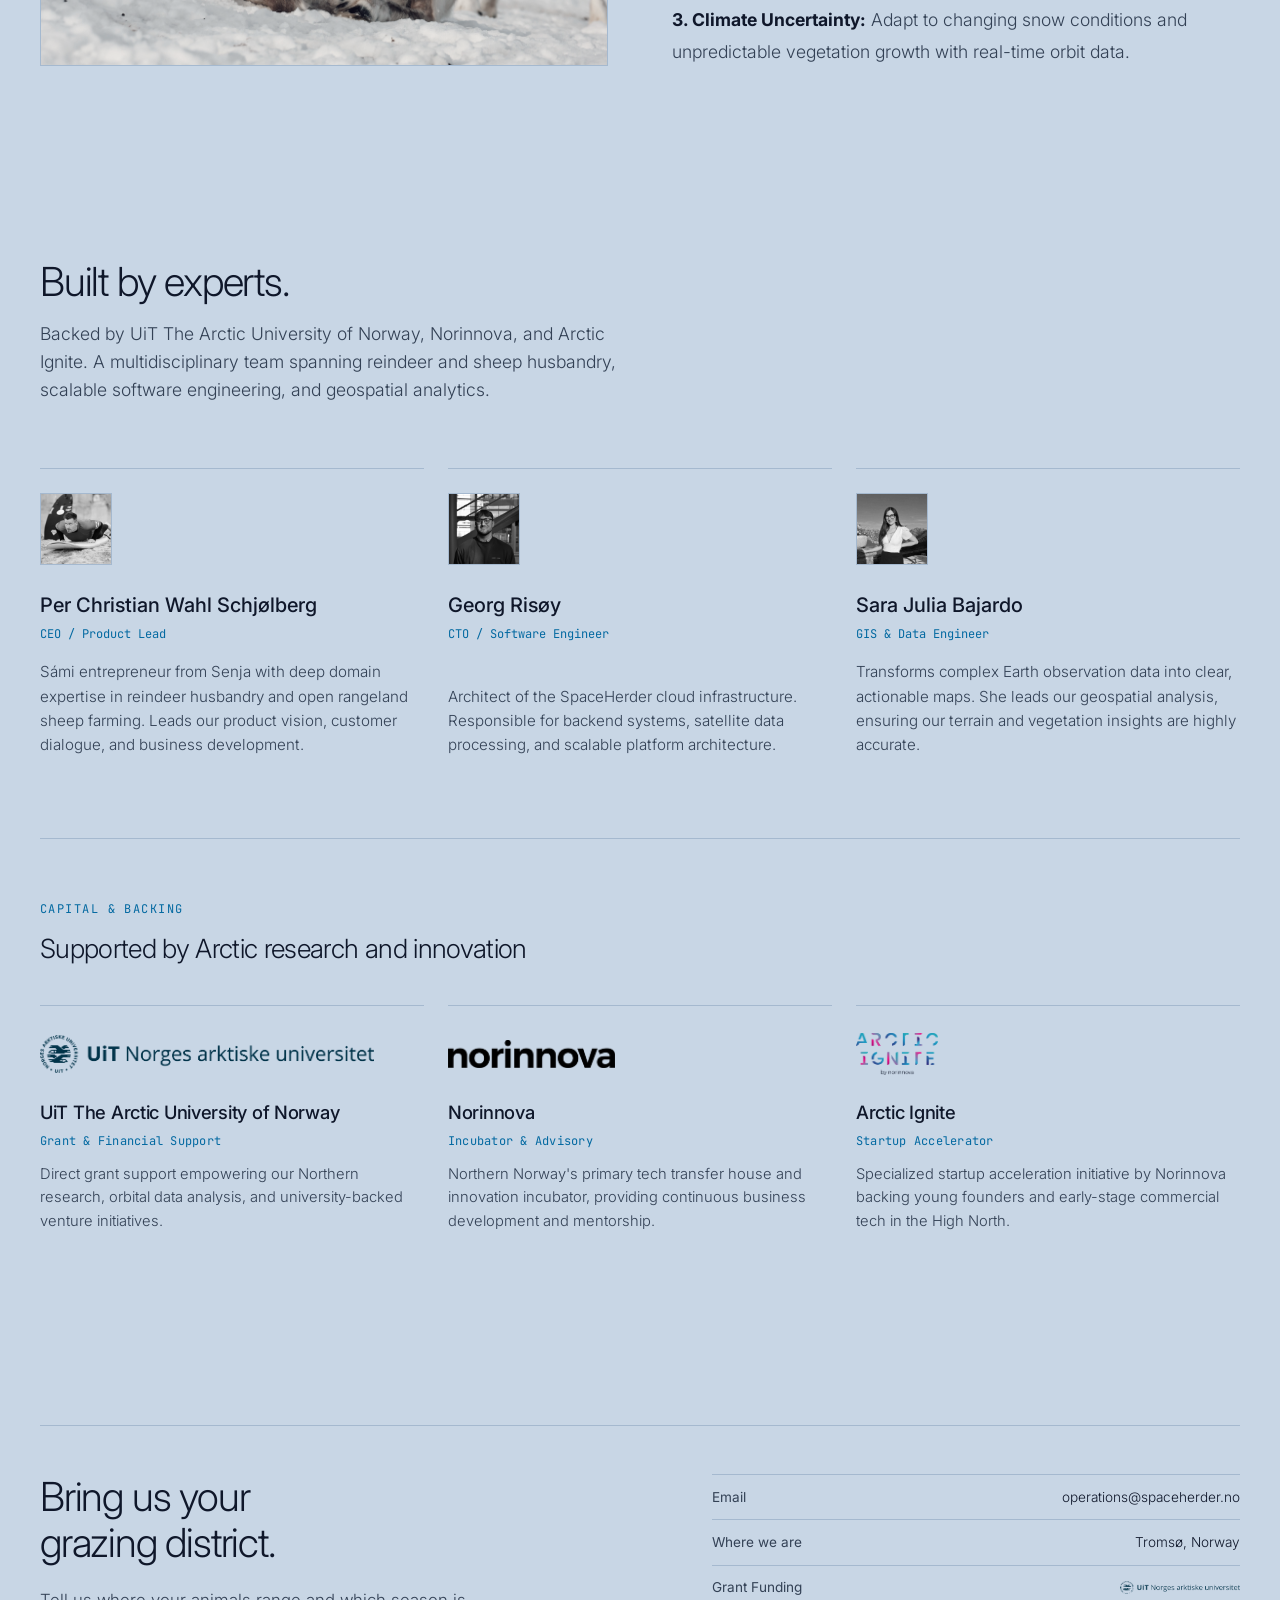
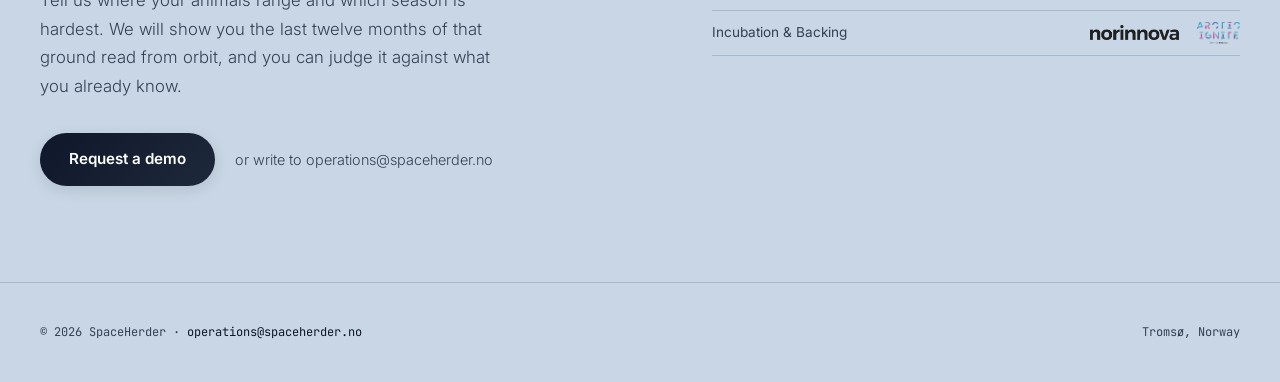
==== commit b61e2e81: "feat: Added partners and change to spaceHerder" ====
--- a/index.html
+++ b/index.html
@@ -4,8 +4,8 @@
 <head>
   <meta charset="UTF-8" />
   <meta name="viewport" content="width=device-width, initial-scale=1.0, viewport-fit=cover" />
-  <title>SpaceHerd | Orbital Telemetry</title>
-  <meta name="description" content="Precision satellite tracking and landscape intelligence for reindeer and sheep husbandry. SpaceDeer and SpaceSheep, from SpaceHerd." />
+  <title>SpaceHerder | Orbital Telemetry</title>
+  <meta name="description" content="Precision satellite tracking and landscape intelligence for reindeer and sheep husbandry. SpaceDeer and SpaceSheep, from SpaceHerder." />
 
   <link rel="preconnect" href="https://fonts.googleapis.com" />
   <link rel="preconnect" href="https://fonts.gstatic.com" crossorigin />
@@ -28,7 +28,7 @@
 
   <header class="site-header">
     <div class="header-inner">
-      <div class="brand">SpaceHerd</div>
+      <div class="brand">SpaceHerder</div>
       <nav class="nav-glass">
         <a href="#hero" class="active">Overview</a>
         <a href="#products">Products</a>
@@ -181,7 +181,7 @@
     <div class="section-inner fade-up">
       <div class="team-header">
         <h2 class="content-heading">Built by experts.</h2>
-        <p class="team-lead">Backed by Norinnova and Arctic Ignite. A multidisciplinary team spanning reindeer and
+        <p class="team-lead">Backed by UiT The Arctic University of Norway, Norinnova, and Arctic Ignite. A multidisciplinary team spanning reindeer and
           sheep husbandry, scalable software engineering, and geospatial analytics.</p>
       </div>
 
@@ -199,12 +199,12 @@
 
         <div class="team-card">
           <div class="team-avatar-wrapper">
-            <img src="images/Georg.jpg" alt="Georg Risøy" class="team-avatar" width="200" height="200"
+            <img src="images/Georg.png" alt="Georg Risøy" class="team-avatar" width="200" height="200"
               loading="lazy">
           </div>
           <h4 class="team-name">Georg Risøy</h4>
           <p class="team-role">CTO / Software Engineer</p>
-          <p class="team-bio">Architect of the SpaceHerd cloud infrastructure. Responsible for backend systems,
+          <p class="team-bio">Architect of the SpaceHerder cloud infrastructure. Responsible for backend systems,
             satellite data processing, and scalable platform architecture.</p>
         </div>
 
@@ -217,6 +217,55 @@
           <p class="team-role">GIS & Data Engineer</p>
           <p class="team-bio">Transforms complex Earth observation data into clear, actionable maps. She leads our
             geospatial analysis, ensuring our terrain and vegetation insights are highly accurate.</p>
+        </div>
+      </div>
+
+      <!-- Institutional Backing & Capital -->
+      <div class="backers-container fade-up delay-1">
+        <div class="backers-header-row">
+          <span class="backers-eyebrow">Capital &amp; Backing</span>
+          <h3 class="backers-title">Supported by Arctic research and innovation</h3>
+        </div>
+
+        <div class="backers-grid">
+          <!-- UiT: Financial Grant Funding -->
+          <a href="https://uit.no" target="_blank" rel="noopener" class="backer-card">
+            <div class="backer-logo-wrap">
+              <img src="images/uit-logo-white.png" alt="UiT Norges arktiske universitet" class="backer-logo logo-dark-theme" height="38" loading="lazy">
+              <img src="images/uit-logo-clean.png" alt="UiT Norges arktiske universitet" class="backer-logo logo-light-theme" height="38" loading="lazy">
+            </div>
+            <div class="backer-content">
+              <h4 class="backer-name">UiT The Arctic University of Norway</h4>
+              <p class="backer-role">Grant &amp; Financial Support</p>
+              <p class="backer-desc">Direct grant support empowering our Northern research, orbital data analysis, and university-backed venture initiatives.</p>
+            </div>
+          </a>
+
+          <!-- Norinnova: Incubator & Tech Transfer -->
+          <a href="https://norinnova.no" target="_blank" rel="noopener" class="backer-card">
+            <div class="backer-logo-wrap">
+              <img src="images/norinnova-logo-white.png" alt="Norinnova" class="backer-logo logo-dark-theme" height="28" loading="lazy">
+              <img src="images/norinnova-logo-cropped.png" alt="Norinnova" class="backer-logo logo-light-theme" height="28" loading="lazy">
+            </div>
+            <div class="backer-content">
+              <h4 class="backer-name">Norinnova</h4>
+              <p class="backer-role">Incubator &amp; Advisory</p>
+              <p class="backer-desc">Northern Norway's primary tech transfer house and innovation incubator, providing continuous business development and mentorship.</p>
+            </div>
+          </a>
+
+          <!-- Arctic Ignite: Accelerator Program -->
+          <a href="https://norinnova.no/tjenester/arctic-ignite/" target="_blank" rel="noopener" class="backer-card">
+            <div class="backer-logo-wrap">
+              <img src="images/arctic-ignite-logo-cropped.png" alt="Arctic Ignite" class="backer-logo logo-dark-theme" height="42" loading="lazy">
+              <img src="images/arctic-ignite-logo-lightmode.png" alt="Arctic Ignite" class="backer-logo logo-light-theme" height="42" loading="lazy">
+            </div>
+            <div class="backer-content">
+              <h4 class="backer-name">Arctic Ignite</h4>
+              <p class="backer-role">Startup Accelerator</p>
+              <p class="backer-desc">Specialized startup acceleration initiative by Norinnova backing young founders and early-stage commercial tech in the High North.</p>
+            </div>
+          </a>
         </div>
       </div>
     </div>
@@ -231,24 +280,42 @@
           <p class="contact-lead">Tell us where your animals range and which season is hardest. We will show you the
             last twelve months of that ground read from orbit, and you can judge it against what you already know.</p>
           <div class="contact-actions">
-            <a href="mailto:operations@spaceherd.no?subject=Demo%20request" class="btn-primary">Request a demo</a>
+            <a href="mailto:operations@spaceherder.no?subject=Demo%20request" class="btn-primary">Request a demo</a>
             <span class="contact-or">or write to
-              <a href="mailto:operations@spaceherd.no">operations@spaceherd.no</a></span>
+              <a href="mailto:operations@spaceherder.no">operations@spaceherder.no</a></span>
           </div>
         </div>
 
         <dl class="contact-facts">
           <div class="contact-row">
             <dt>Email</dt>
-            <dd class="metric-value"><a href="mailto:operations@spaceherd.no">operations@spaceherd.no</a></dd>
+            <dd class="metric-value"><a href="mailto:operations@spaceherder.no">operations@spaceherder.no</a></dd>
           </div>
           <div class="contact-row">
             <dt>Where we are</dt>
             <dd class="metric-value">Tromsø, Norway</dd>
           </div>
-          <div class="contact-row">
-            <dt>Backed by</dt>
-            <dd>Norinnova, Arctic Ignite</dd>
+          <div class="contact-row contact-row-backers">
+            <dt>Grant Funding</dt>
+            <dd class="contact-backer-logos">
+              <a href="https://uit.no" target="_blank" rel="noopener" class="contact-logo-link" title="UiT The Arctic University of Norway">
+                <img src="images/uit-logo-white.png" alt="UiT" class="contact-logo logo-dark-theme" height="20">
+                <img src="images/uit-logo-clean.png" alt="UiT" class="contact-logo logo-light-theme" height="20">
+              </a>
+            </dd>
+          </div>
+          <div class="contact-row contact-row-backers">
+            <dt>Incubation &amp; Backing</dt>
+            <dd class="contact-backer-logos">
+              <a href="https://norinnova.no" target="_blank" rel="noopener" class="contact-logo-link" title="Norinnova">
+                <img src="images/norinnova-logo-white.png" alt="Norinnova" class="contact-logo logo-dark-theme" height="15">
+                <img src="images/norinnova-logo-cropped.png" alt="Norinnova" class="contact-logo logo-light-theme" height="15">
+              </a>
+              <a href="https://norinnova.no/tjenester/arctic-ignite/" target="_blank" rel="noopener" class="contact-logo-link" title="Arctic Ignite">
+                <img src="images/arctic-ignite-logo-cropped.png" alt="Arctic Ignite" class="contact-logo logo-dark-theme" height="22">
+                <img src="images/arctic-ignite-logo-lightmode.png" alt="Arctic Ignite" class="contact-logo logo-light-theme" height="22">
+              </a>
+            </dd>
           </div>
         </dl>
 
@@ -258,7 +325,7 @@
 
   <footer class="site-footer">
     <div class="footer-inner">
-      <div class="footer-left">© 2026 SpaceHerd · <a href="mailto:operations@spaceherd.no">operations@spaceherd.no</a>
+      <div class="footer-left">© 2026 SpaceHerder · <a href="mailto:operations@spaceherder.no">operations@spaceherder.no</a>
       </div>
       <div class="footer-right">Tromsø, Norway</div>
     </div>
--- a/style.css
+++ b/style.css
@@ -776,6 +776,158 @@
   margin-top: auto;
 }
 
+/* ─── LOGO THEME SWITCHING ─── */
+.logo-dark-theme {
+  display: block !important;
+}
+
+.logo-light-theme {
+  display: none !important;
+}
+
+[data-theme="light"] .logo-dark-theme {
+  display: none !important;
+}
+
+[data-theme="light"] .logo-light-theme {
+  display: block !important;
+}
+
+/* ─── INSTITUTIONAL BACKERS & CAPITAL ─── */
+.backers-container {
+  margin-top: 5rem;
+  border-top: 1px solid var(--card-border);
+  padding-top: 3.5rem;
+}
+
+.backers-header-row {
+  margin-bottom: 2.25rem;
+}
+
+.backers-eyebrow {
+  font-family: var(--font-mono);
+  font-size: 0.75rem;
+  letter-spacing: 0.12em;
+  text-transform: uppercase;
+  color: var(--accent-blue);
+  display: inline-block;
+  margin-bottom: 0.5rem;
+}
+
+.backers-title {
+  font-size: 1.65rem;
+  font-weight: 300;
+  letter-spacing: -0.025em;
+  color: var(--text-main);
+}
+
+.backers-grid {
+  display: grid;
+  grid-template-columns: repeat(3, 1fr);
+  gap: 1.5rem;
+}
+
+.backer-card {
+  border-top: 1px solid var(--card-border);
+  padding-top: 1.5rem;
+  display: flex;
+  flex-direction: column;
+  text-decoration: none;
+  color: inherit;
+  transition: transform 0.3s ease, border-color 0.3s ease, background-color 0.3s ease;
+}
+
+.backer-card:hover {
+  background: var(--card-bg);
+  border-color: rgba(255, 255, 255, 0.12);
+  transform: translateY(-4px);
+}
+
+[data-theme="light"] .backer-card:hover {
+  background-color: rgba(255, 255, 255, 0.85);
+  border-color: rgba(15, 23, 42, 0.3);
+}
+
+.backer-logo-wrap {
+  height: 48px;
+  display: flex;
+  align-items: center;
+  margin-bottom: 1.25rem;
+}
+
+.backer-logo {
+  max-width: 100%;
+  max-height: 100%;
+  object-fit: contain;
+  transition: transform 0.3s ease;
+}
+
+.backer-card:hover .backer-logo {
+  transform: scale(1.02);
+}
+
+.backer-content {
+  display: flex;
+  flex-direction: column;
+  flex-grow: 1;
+}
+
+.backer-name {
+  font-size: 1.15rem;
+  font-weight: 500;
+  letter-spacing: -0.015em;
+  color: var(--text-main);
+  margin-bottom: 0.25rem;
+}
+
+.backer-role {
+  font-family: var(--font-mono);
+  font-size: 0.75rem;
+  color: var(--accent-blue);
+  margin-bottom: 0.75rem;
+  letter-spacing: 0.02em;
+}
+
+.backer-desc {
+  font-size: 0.92rem;
+  color: var(--text-muted);
+  font-weight: 300;
+  line-height: 1.6;
+  margin-top: auto;
+}
+
+/* ─── CONTACT BACKERS ROW ─── */
+.contact-row-backers {
+  align-items: center;
+}
+
+.contact-backer-logos {
+  display: flex;
+  align-items: center;
+  justify-content: flex-end;
+  gap: 1.1rem;
+  flex-wrap: wrap;
+}
+
+.contact-logo-link {
+  display: inline-flex;
+  align-items: center;
+  text-decoration: none;
+  opacity: 0.85;
+  transition: opacity 0.2s ease, transform 0.2s ease;
+}
+
+.contact-logo-link:hover {
+  opacity: 1;
+  transform: translateY(-1px);
+}
+
+.contact-logo {
+  width: auto;
+  max-width: 120px;
+  object-fit: contain;
+}
+
 /* ─── FOOTER ─── */
 .site-footer {
   border-top: 1px solid var(--card-border);
@@ -836,6 +988,21 @@
     grid-template-columns: 1fr;
   }
 
+  .backers-grid {
+    grid-template-columns: 1fr;
+    gap: 1.25rem;
+  }
+
+  .contact-row-backers {
+    flex-direction: column;
+    align-items: flex-start;
+    gap: 0.6rem;
+  }
+
+  .contact-backer-logos {
+    justify-content: flex-start;
+  }
+
   .product-plates {
     grid-template-columns: 1fr;
   }
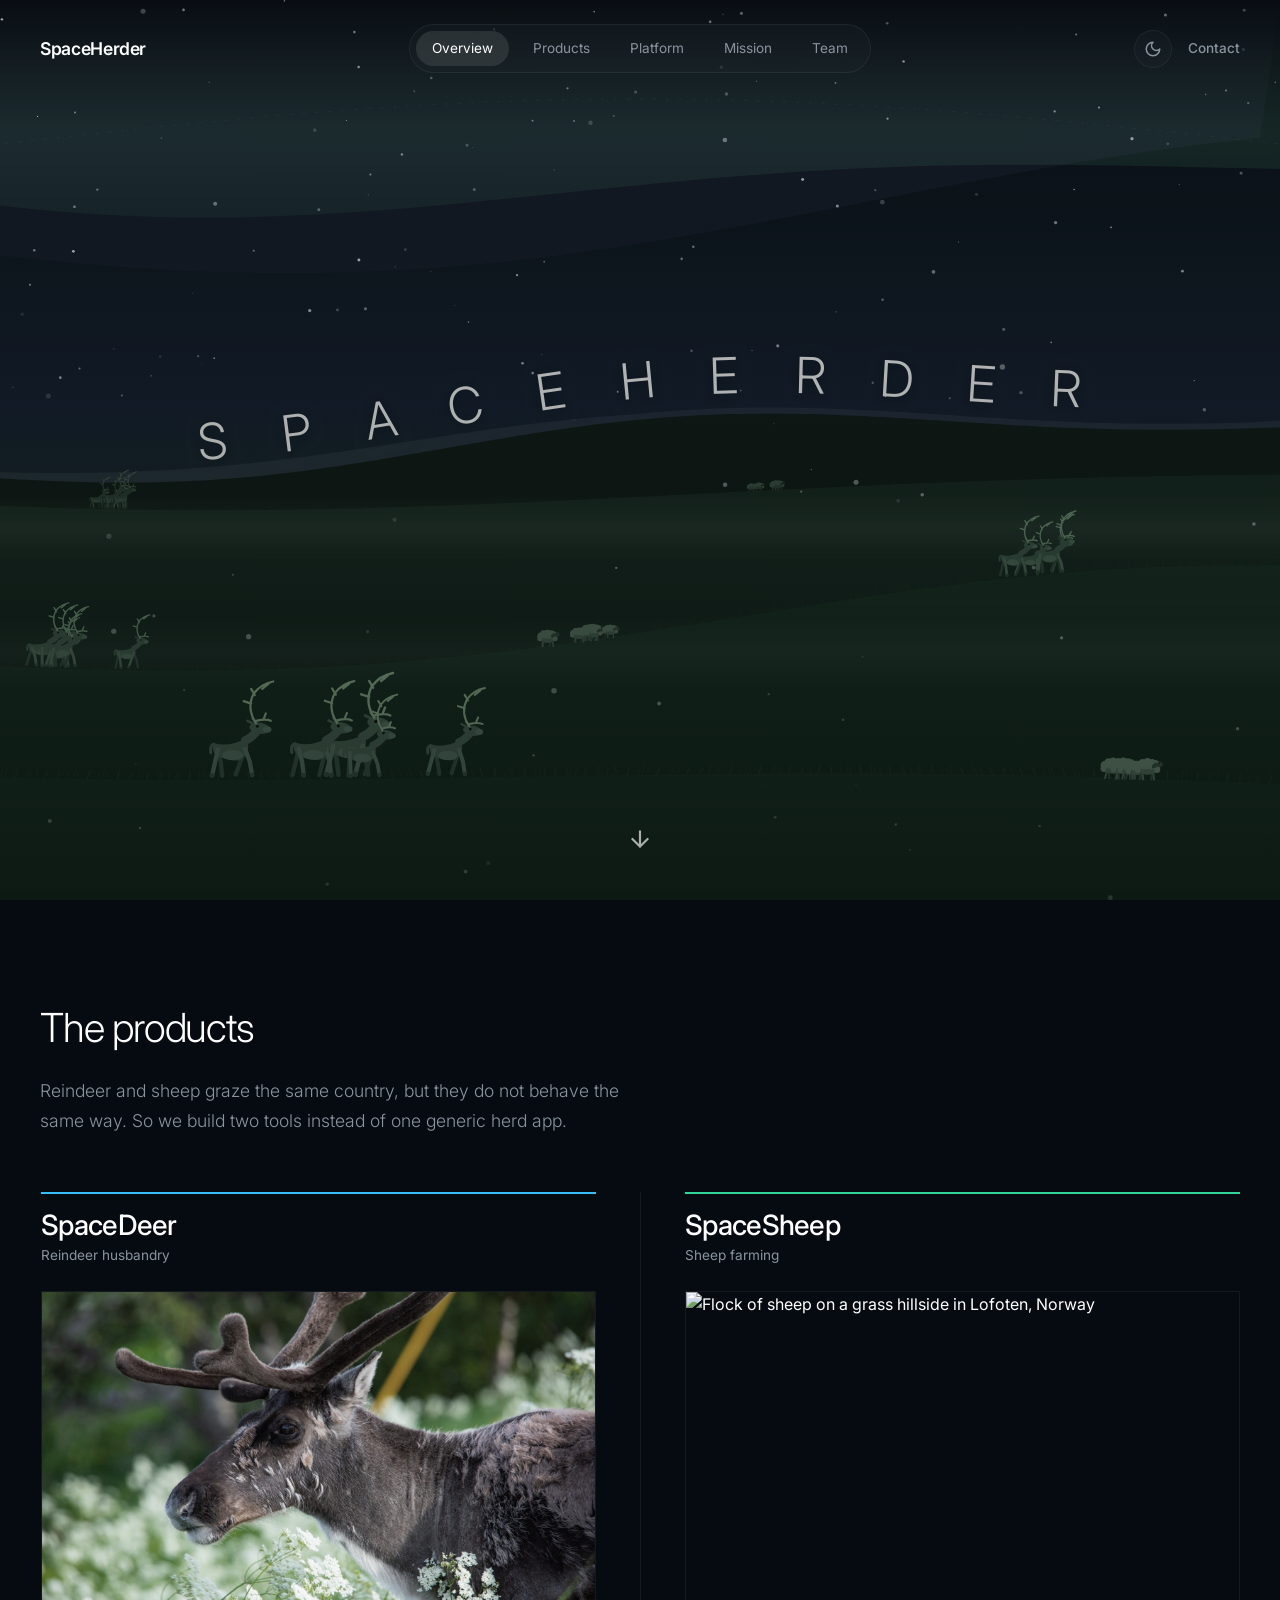
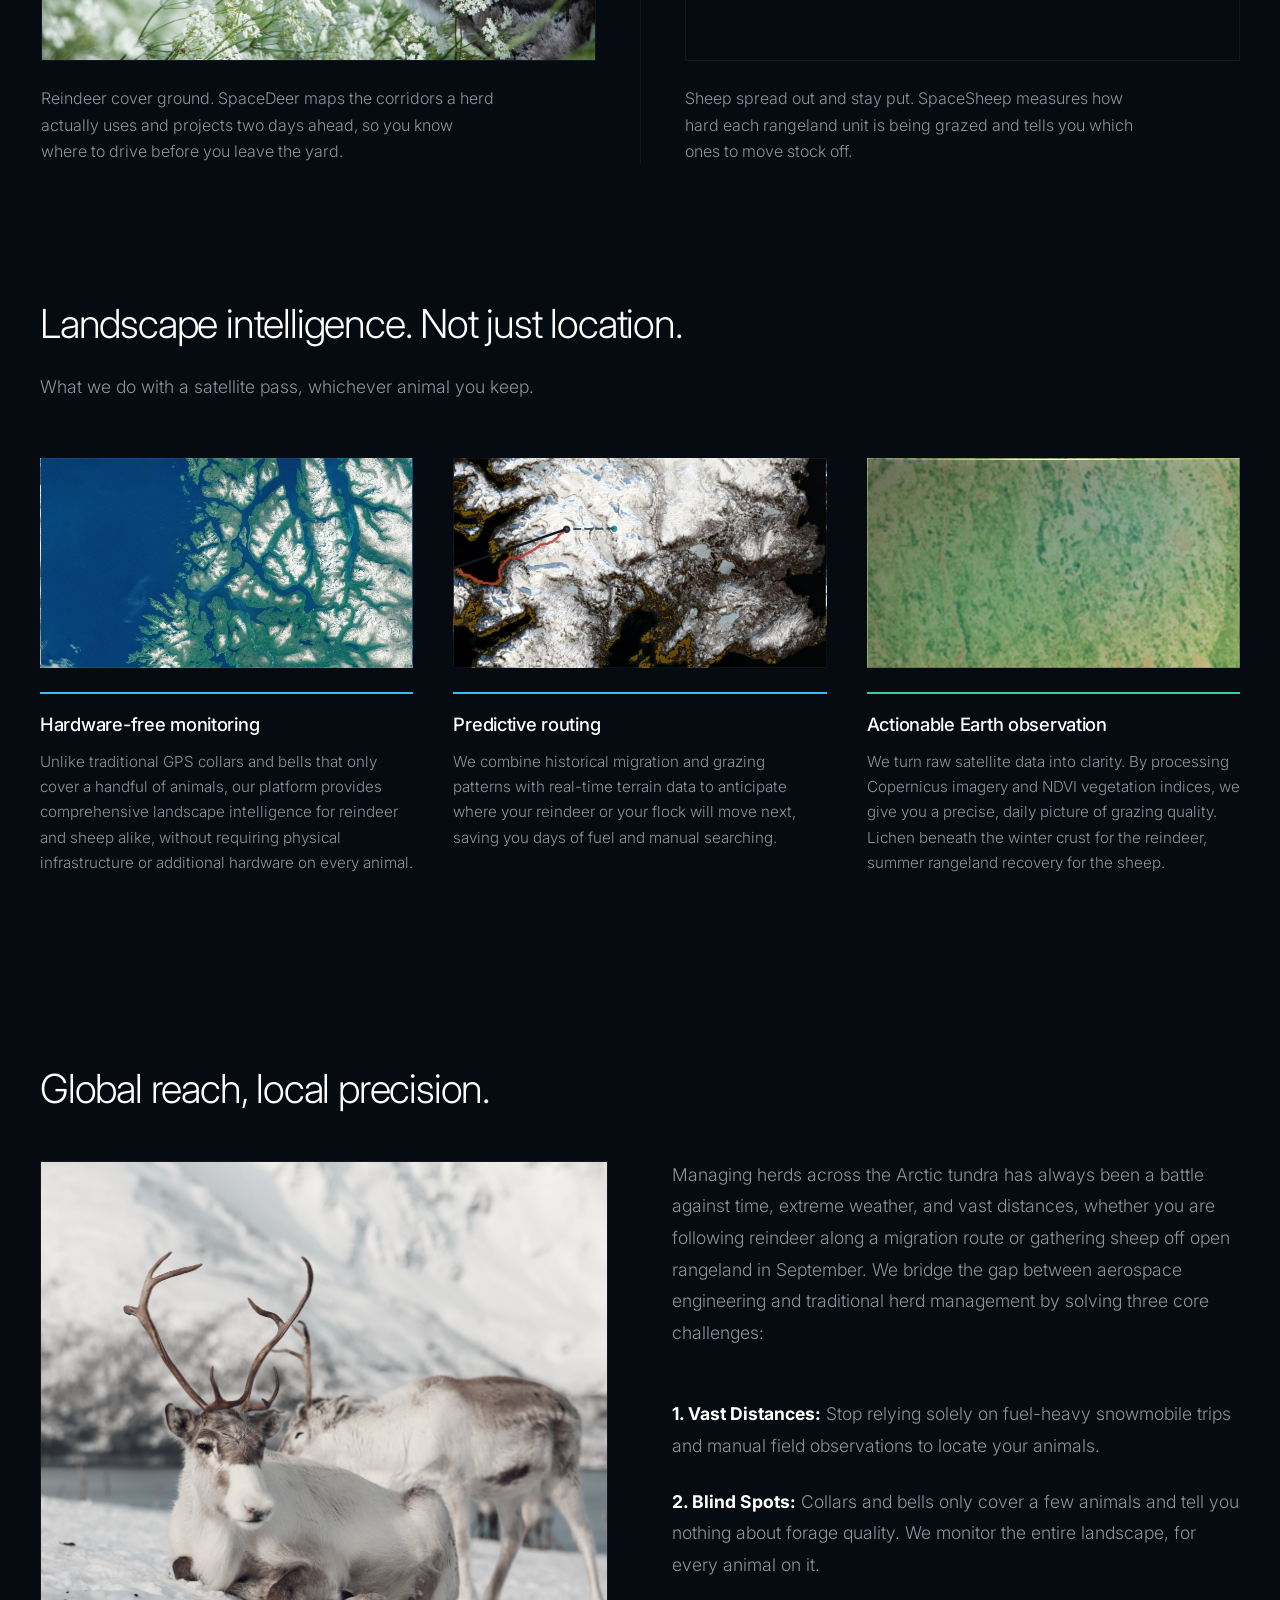
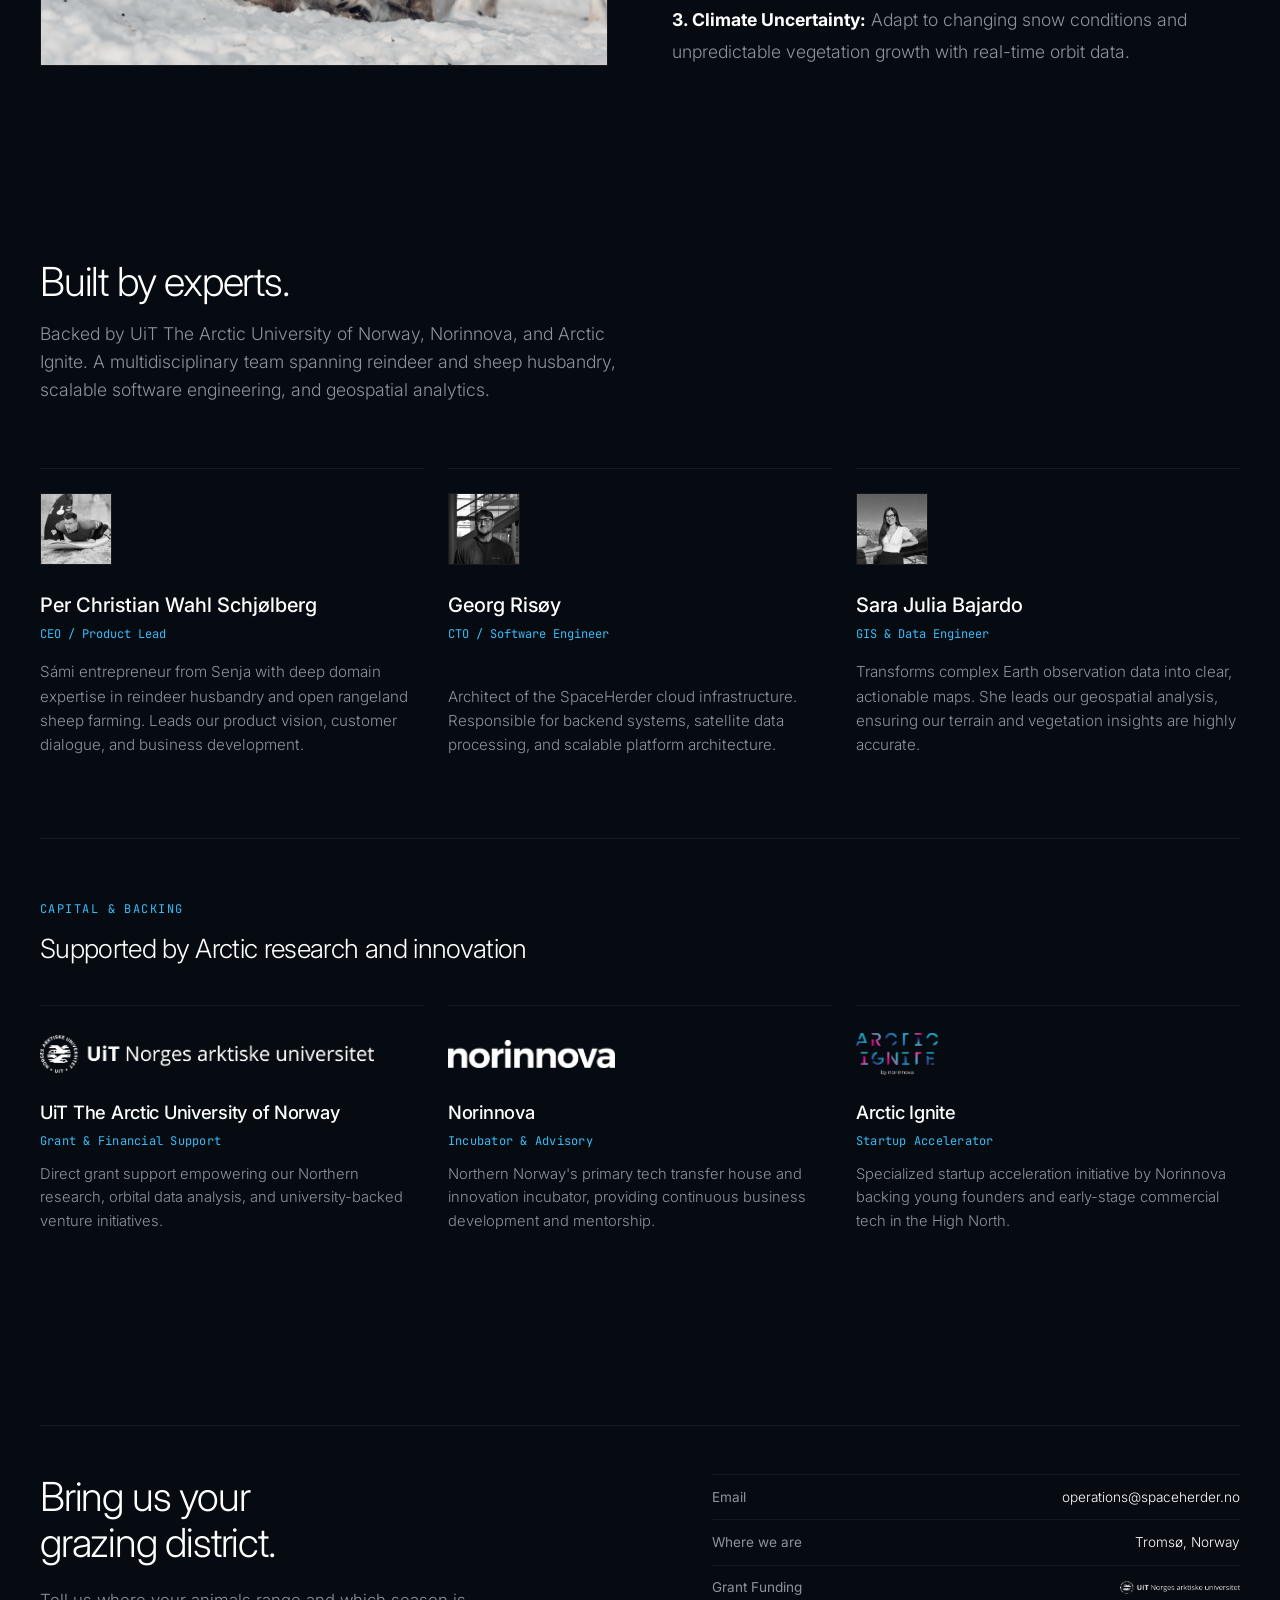
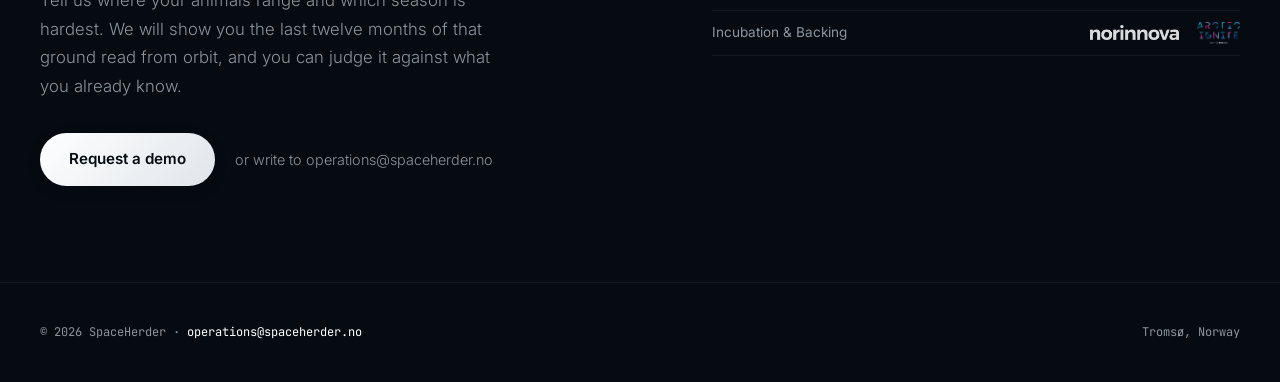
==== commit c8fda858: "Fix: Header frontpage" ====
--- a/index.html
+++ b/index.html
@@ -1,5 +1,5 @@
 <!DOCTYPE html>
-<html lang="en">
+<html lang="en" data-theme="dark">
 
 <head>
   <meta charset="UTF-8" />
@@ -7,10 +7,21 @@
   <title>SpaceHerder | Orbital Telemetry</title>
   <meta name="description" content="Precision satellite tracking and landscape intelligence for reindeer and sheep husbandry. SpaceDeer and SpaceSheep, from SpaceHerder." />
 
+  <script>
+    (function () {
+      const saved = localStorage.getItem('spaceherder-theme') || localStorage.getItem('spaceherd-theme');
+      if (saved === 'light') {
+        document.documentElement.setAttribute('data-theme', 'light');
+      } else {
+        document.documentElement.setAttribute('data-theme', 'dark');
+      }
+    })();
+  </script>
+
   <link rel="preconnect" href="https://fonts.googleapis.com" />
   <link rel="preconnect" href="https://fonts.gstatic.com" crossorigin />
   <link
-    href="https://fonts.googleapis.com/css2?family=Inter:wght@300;400;500;600&family=JetBrains+Mono:wght@400&display=swap"
+    href="https://fonts.googleapis.com/css2?family=Inter:wght@300;400;500;600;700&family=JetBrains+Mono:wght@400&display=swap"
     rel="stylesheet" />
 
   <script src="https://cdnjs.cloudflare.com/ajax/libs/gsap/3.12.5/gsap.min.js"></script>
@@ -47,16 +58,16 @@
   </header>
 
   <main class="hero" id="hero">
-    <div class="hero-content fade-up">
-      <h1 class="hero-title">Track every herd<br>from space.</h1>
-      <p class="hero-subtitle">See where your animals are and what they are grazing, without putting a collar on
-        every one.</p>
-
-      <div class="hero-actions">
-        <a href="#contact" class="btn-primary">Request Demo</a>
-        <a href="#products" class="btn-secondary">See the products</a>
-      </div>
-    </div>
+    <div class="hero-content">
+      <h1 class="hero-title sr-only">SpaceHerder</h1>
+    </div>
+
+    <a href="#products" class="hero-scroll" aria-label="Scroll to explore">
+      <svg class="hero-scroll-arrow" width="26" height="26" viewBox="0 0 24 24" fill="none" stroke="currentColor" stroke-width="2" stroke-linecap="round" stroke-linejoin="round">
+        <line x1="12" y1="5" x2="12" y2="19"></line>
+        <polyline points="19 12 12 19 5 12"></polyline>
+      </svg>
+    </a>
   </main>
 
 
--- a/style.css
+++ b/style.css
@@ -169,6 +169,13 @@
   border-bottom-color: var(--card-border);
 }
 
+.site-header.is-scrolled .nav-glass {
+  background: transparent;
+  border-color: transparent;
+  backdrop-filter: none;
+  -webkit-backdrop-filter: none;
+}
+
 .header-inner {
   max-width: 1200px;
   margin: 0 auto;
@@ -281,6 +288,7 @@
   min-height: 100dvh;
   display: flex;
   align-items: center;
+  justify-content: center;
   max-width: 1200px;
   margin: 0 auto;
   padding: 0 2rem;
@@ -289,15 +297,60 @@
 }
 
 .hero-content {
-  max-width: 800px;
-}
-
-.hero-title {
-  font-size: clamp(3.5rem, 7vw, 5.5rem);
-  font-weight: 300;
-  letter-spacing: -0.04em;
-  line-height: 1.05;
-  margin-bottom: 1.5rem;
+  width: 100%;
+  display: flex;
+  justify-content: center;
+  align-items: center;
+}
+
+.sr-only {
+  position: absolute;
+  width: 1px;
+  height: 1px;
+  padding: 0;
+  margin: -1px;
+  overflow: hidden;
+  clip: rect(0, 0, 0, 0);
+  white-space: nowrap;
+  border-width: 0;
+}
+
+/* ─── JUMPING SCROLL ARROW ─── */
+.hero-scroll {
+  position: absolute;
+  bottom: 2.25rem;
+  left: 50%;
+  transform: translateX(-50%);
+  display: flex;
+  align-items: center;
+  justify-content: center;
+  color: var(--text-main);
+  opacity: 0.65;
+  transition: opacity 0.3s ease, color 0.3s ease;
+  z-index: 5;
+  padding: 0.75rem;
+}
+
+.hero-scroll:hover {
+  opacity: 1;
+  color: var(--accent-blue);
+}
+
+.hero-scroll-arrow {
+  display: block;
+  animation: hero-arrow-jump 1.8s infinite cubic-bezier(0.28, 0.84, 0.42, 1);
+}
+
+@keyframes hero-arrow-jump {
+  0%, 20%, 50%, 80%, 100% {
+    transform: translateY(0);
+  }
+  40% {
+    transform: translateY(10px);
+  }
+  60% {
+    transform: translateY(5px);
+  }
 }
 
 .hero-subtitle {
@@ -727,12 +780,18 @@
   padding-top: 1.5rem;
   display: flex;
   flex-direction: column;
+  transition: transform 0.3s ease, border-color 0.3s ease, background-color 0.3s ease;
 }
 
 .team-card:hover {
   background: var(--card-bg);
-  border-color: rgba(255, 255, 255, 0.1);
+  border-color: rgba(255, 255, 255, 0.12);
   transform: translateY(-4px);
+}
+
+[data-theme="light"] .team-card:hover {
+  background-color: rgba(255, 255, 255, 0.85);
+  border-color: rgba(15, 23, 42, 0.3);
 }
 
 .team-avatar-wrapper {
@@ -748,11 +807,12 @@
   height: 100%;
   object-fit: cover;
   filter: grayscale(100%);
-  transition: 0.4s ease;
+  transition: filter 0.4s ease, transform 0.3s ease;
 }
 
 .team-card:hover .team-avatar {
   filter: grayscale(0%);
+  transform: scale(1.02);
 }
 
 .team-name {
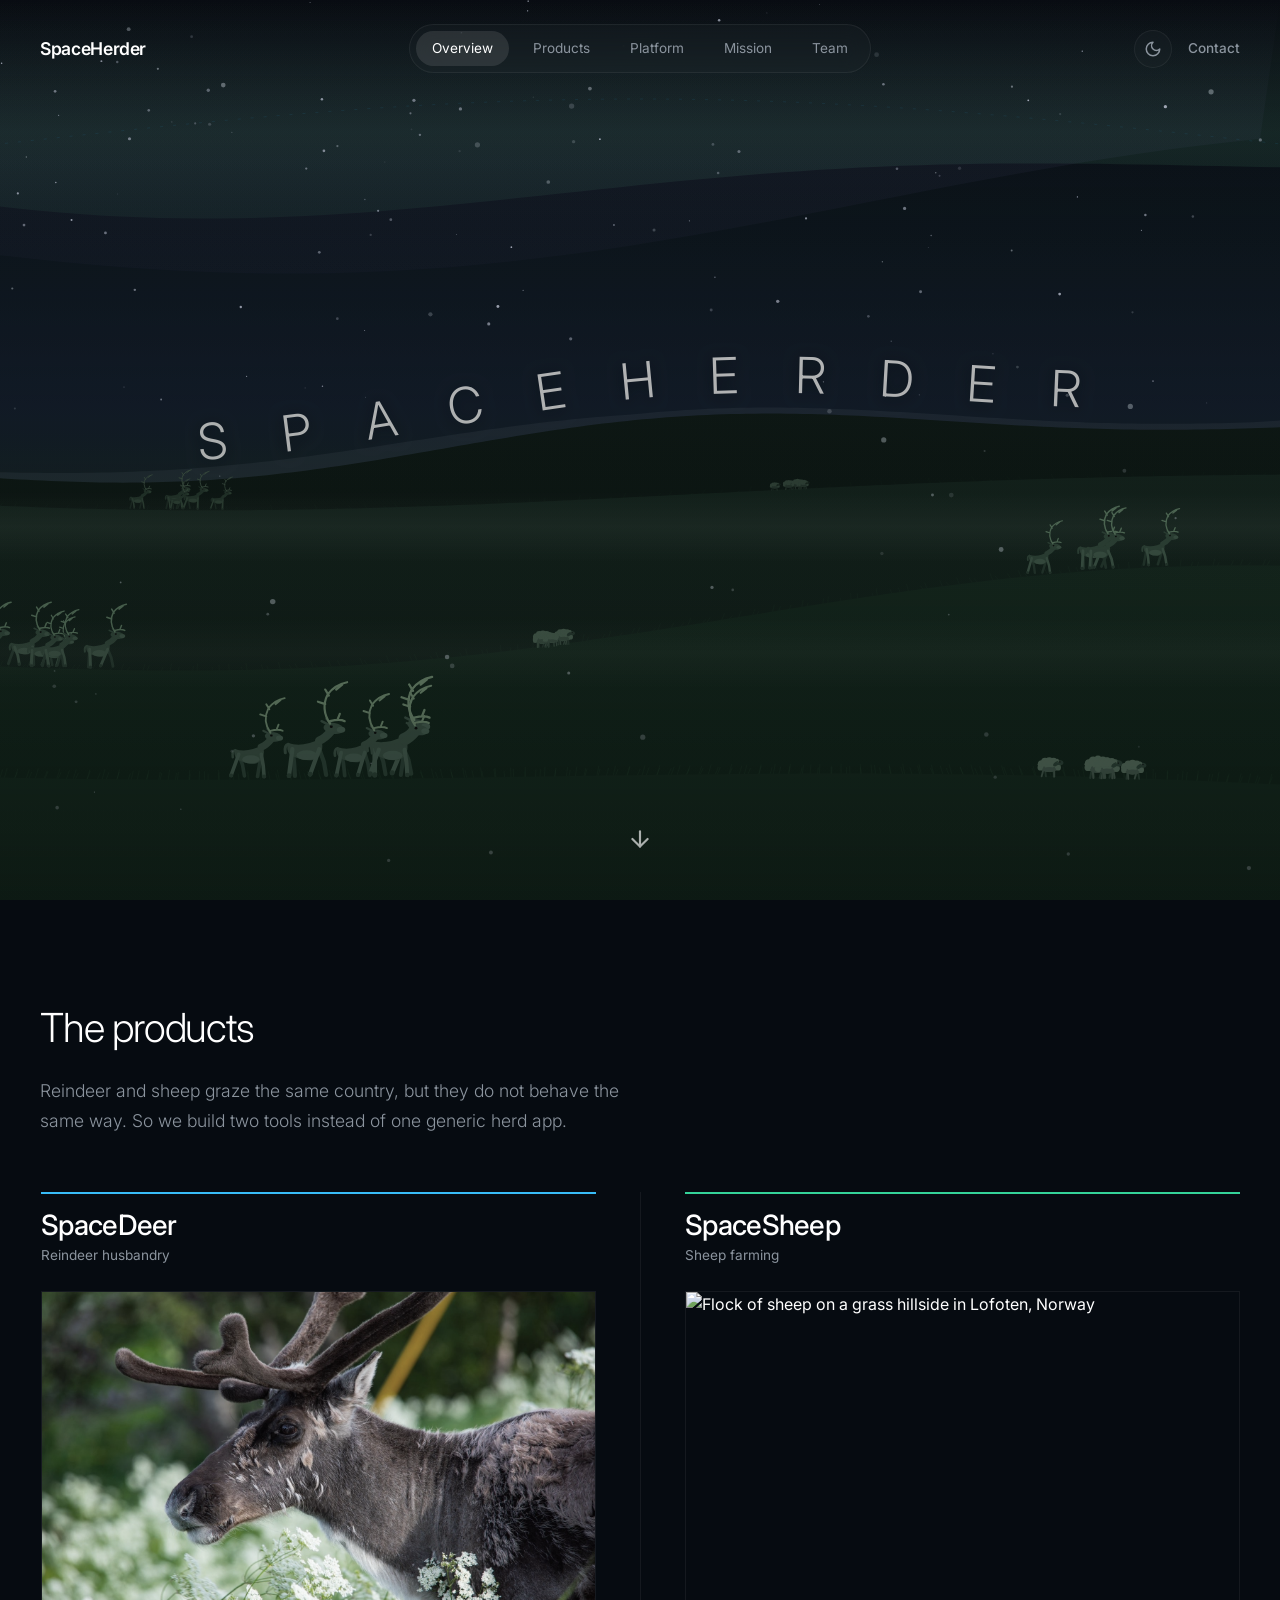
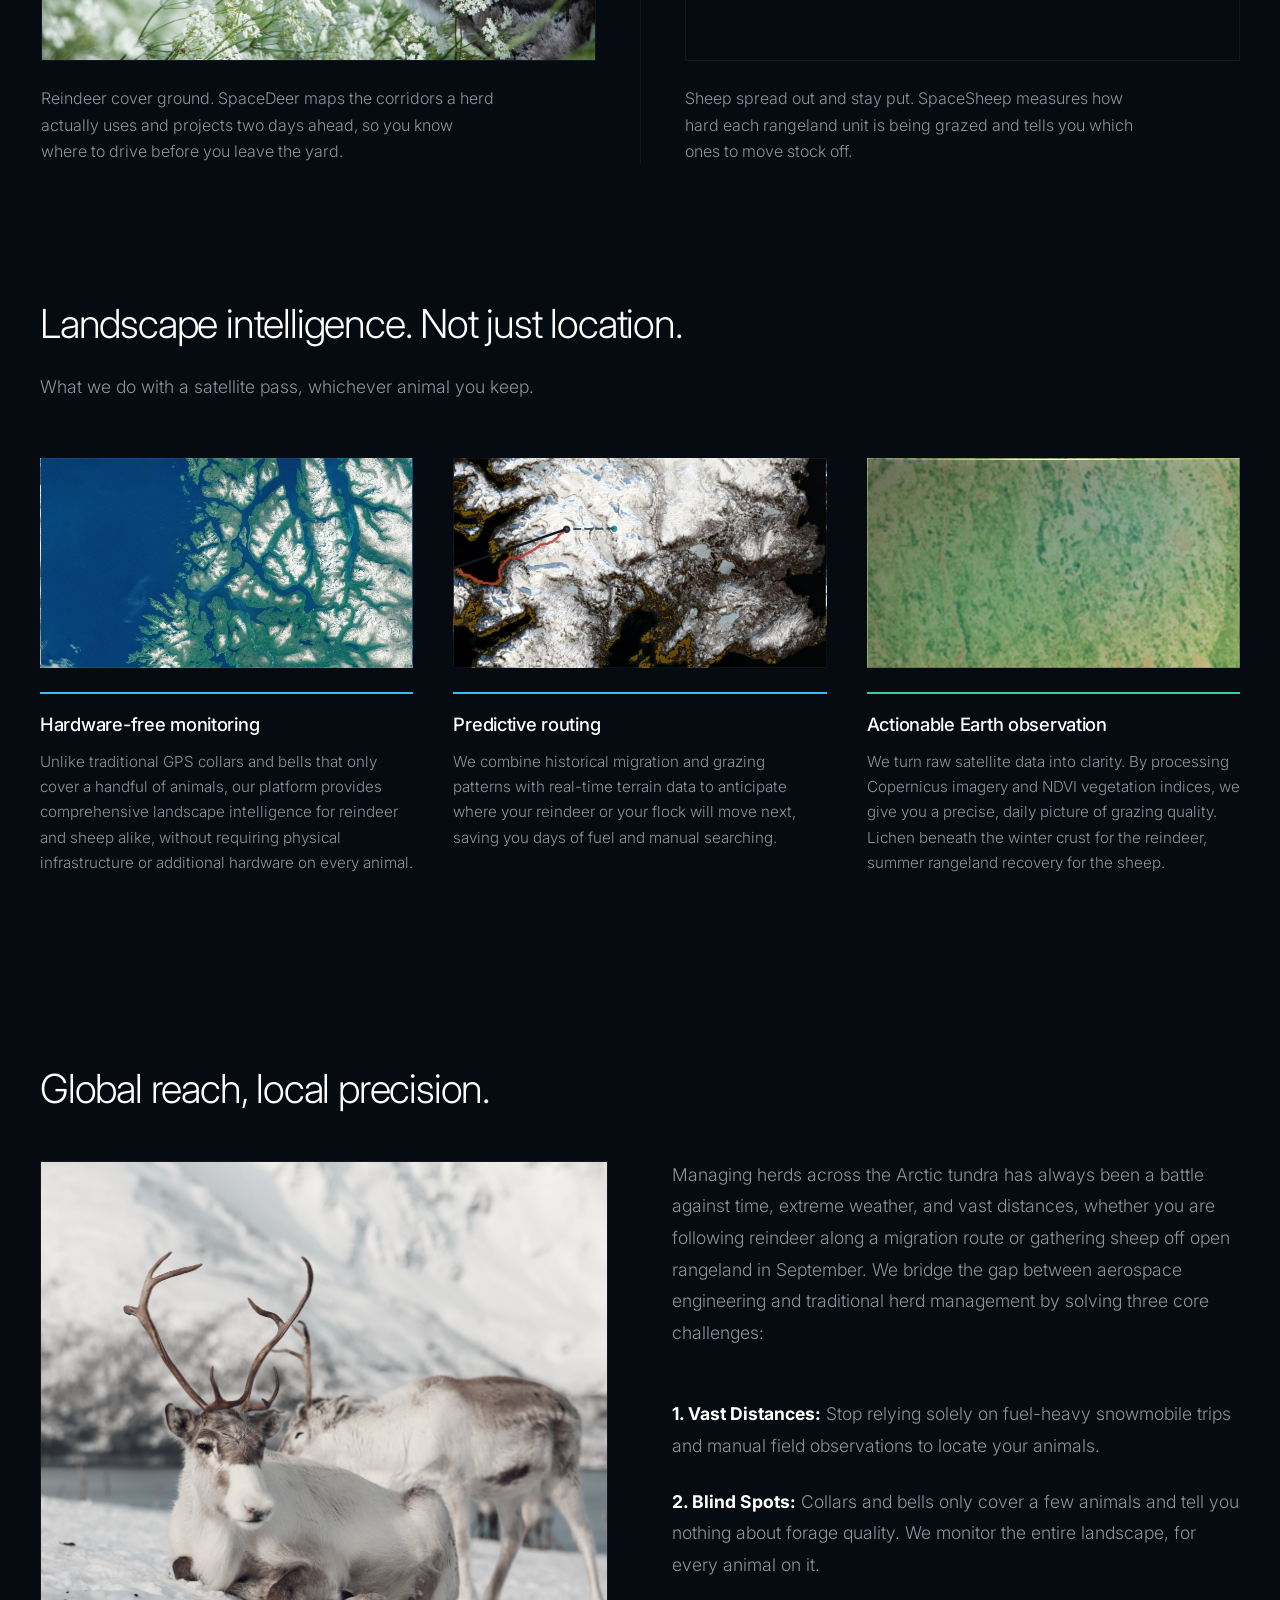
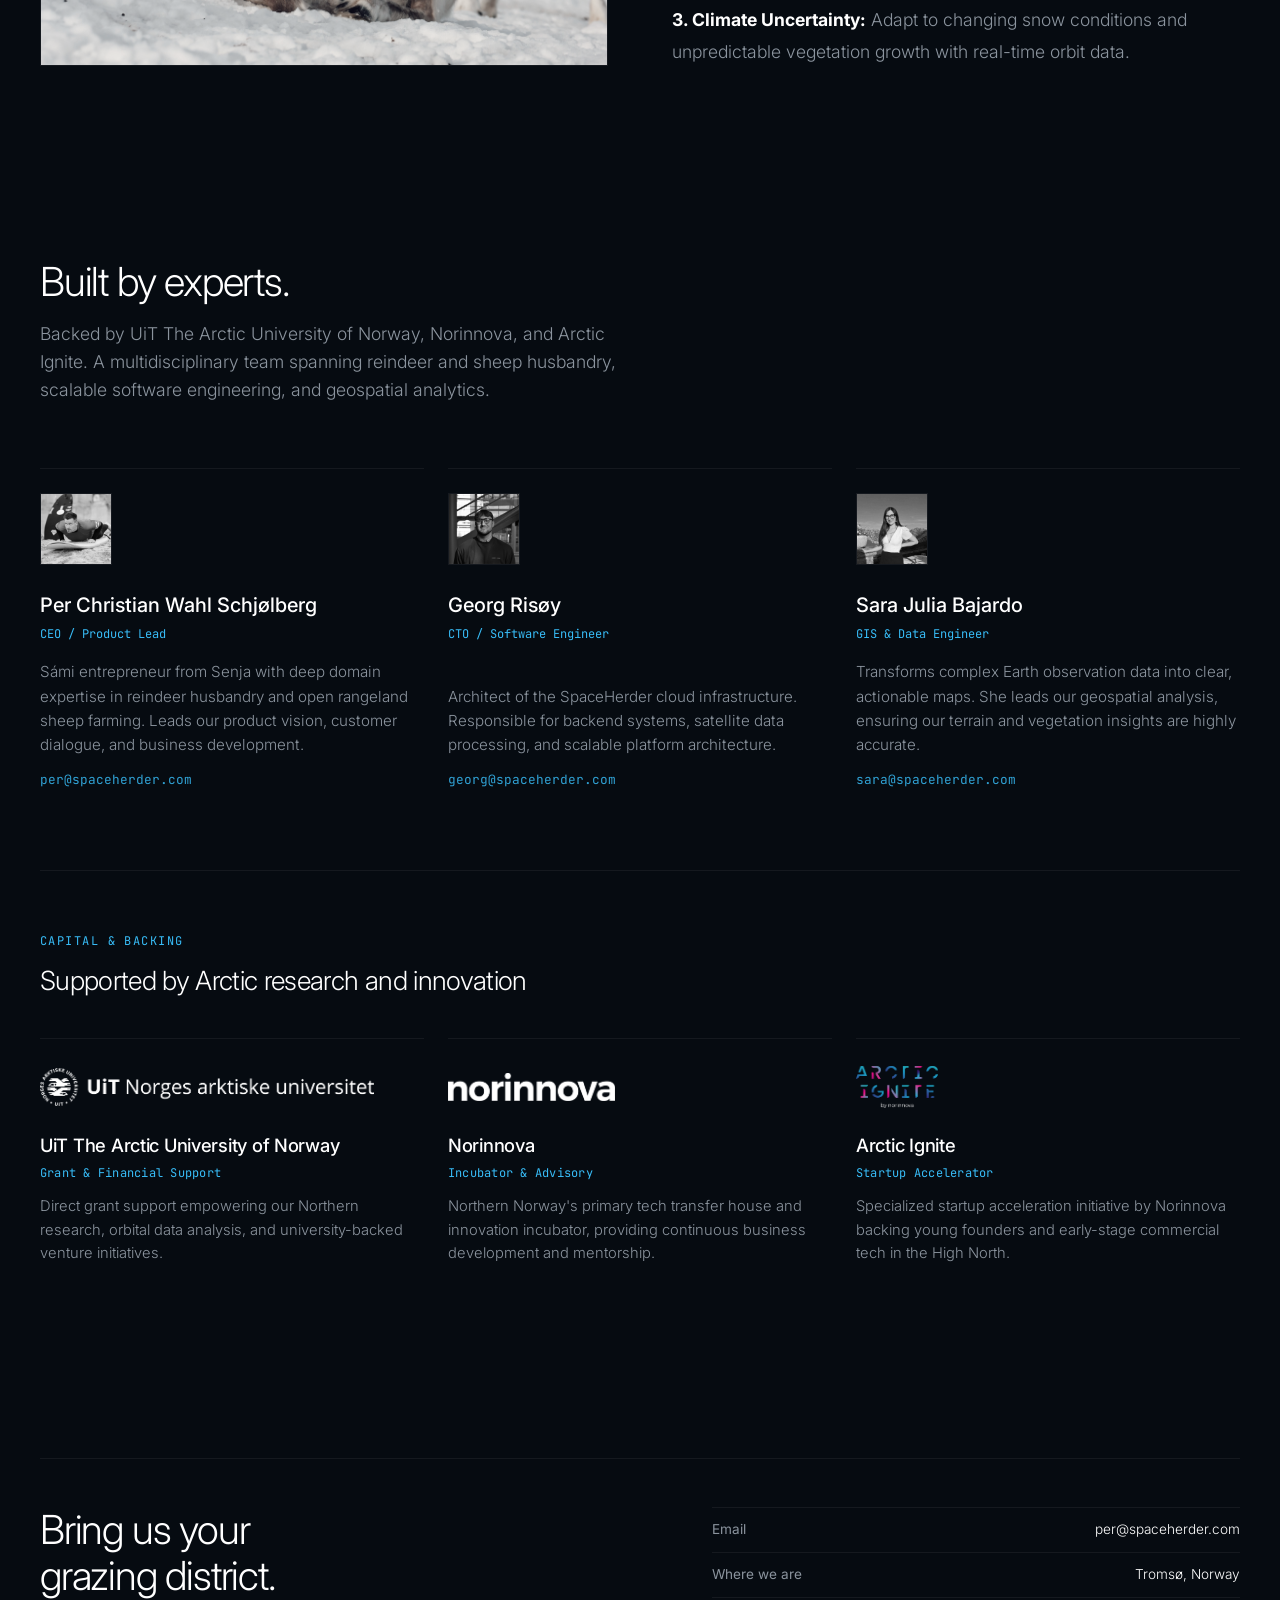
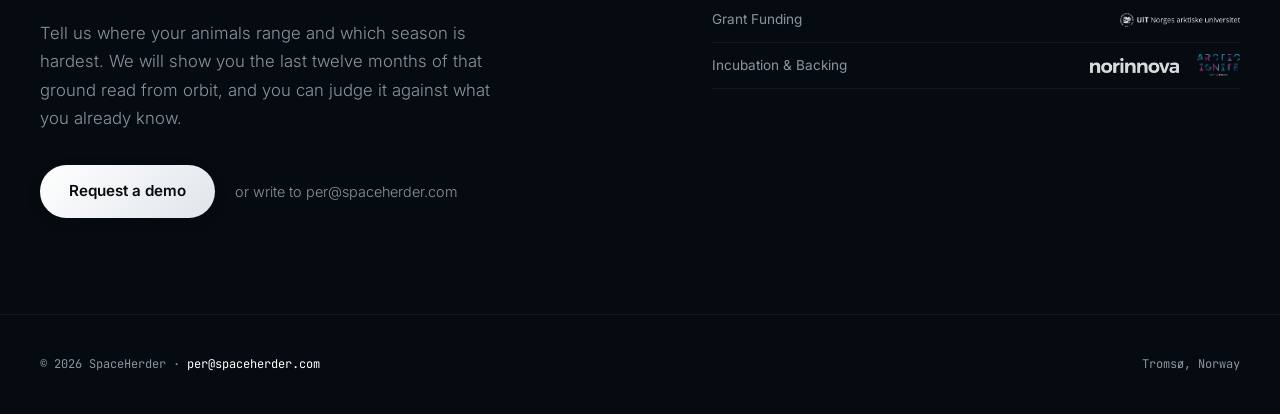
==== commit d6034d84: "fix: Mails" ====
--- a/index.html
+++ b/index.html
@@ -206,6 +206,7 @@
           <p class="team-role">CEO / Product Lead</p>
           <p class="team-bio">Sámi entrepreneur from Senja with deep domain expertise in reindeer husbandry and open
             rangeland sheep farming. Leads our product vision, customer dialogue, and business development.</p>
+          <a href="mailto:per@spaceherder.com" class="team-email">per@spaceherder.com</a>
         </div>
 
         <div class="team-card">
@@ -217,6 +218,7 @@
           <p class="team-role">CTO / Software Engineer</p>
           <p class="team-bio">Architect of the SpaceHerder cloud infrastructure. Responsible for backend systems,
             satellite data processing, and scalable platform architecture.</p>
+          <a href="mailto:georg@spaceherder.com" class="team-email">georg@spaceherder.com</a>
         </div>
 
         <div class="team-card">
@@ -228,6 +230,7 @@
           <p class="team-role">GIS & Data Engineer</p>
           <p class="team-bio">Transforms complex Earth observation data into clear, actionable maps. She leads our
             geospatial analysis, ensuring our terrain and vegetation insights are highly accurate.</p>
+          <a href="mailto:sara@spaceherder.com" class="team-email">sara@spaceherder.com</a>
         </div>
       </div>
 
@@ -291,16 +294,16 @@
           <p class="contact-lead">Tell us where your animals range and which season is hardest. We will show you the
             last twelve months of that ground read from orbit, and you can judge it against what you already know.</p>
           <div class="contact-actions">
-            <a href="mailto:operations@spaceherder.no?subject=Demo%20request" class="btn-primary">Request a demo</a>
+            <a href="mailto:per@spaceherder.com?subject=Demo%20request" class="btn-primary">Request a demo</a>
             <span class="contact-or">or write to
-              <a href="mailto:operations@spaceherder.no">operations@spaceherder.no</a></span>
+              <a href="mailto:per@spaceherder.com">per@spaceherder.com</a></span>
           </div>
         </div>
 
         <dl class="contact-facts">
           <div class="contact-row">
             <dt>Email</dt>
-            <dd class="metric-value"><a href="mailto:operations@spaceherder.no">operations@spaceherder.no</a></dd>
+            <dd class="metric-value"><a href="mailto:per@spaceherder.com">per@spaceherder.com</a></dd>
           </div>
           <div class="contact-row">
             <dt>Where we are</dt>
@@ -336,7 +339,7 @@
 
   <footer class="site-footer">
     <div class="footer-inner">
-      <div class="footer-left">© 2026 SpaceHerder · <a href="mailto:operations@spaceherder.no">operations@spaceherder.no</a>
+      <div class="footer-left">© 2026 SpaceHerder · <a href="mailto:per@spaceherder.com">per@spaceherder.com</a>
       </div>
       <div class="footer-right">Tromsø, Norway</div>
     </div>
--- a/style.css
+++ b/style.css
@@ -836,6 +836,22 @@
   margin-top: auto;
 }
 
+.team-email {
+  font-family: var(--font-mono);
+  font-size: 0.8rem;
+  color: var(--accent-blue);
+  text-decoration: none;
+  margin-top: 0.75rem;
+  display: inline-block;
+  transition: color 0.2s ease, opacity 0.2s ease;
+  opacity: 0.85;
+}
+
+.team-email:hover {
+  opacity: 1;
+  text-decoration: underline;
+}
+
 /* ─── LOGO THEME SWITCHING ─── */
 .logo-dark-theme {
   display: block !important;
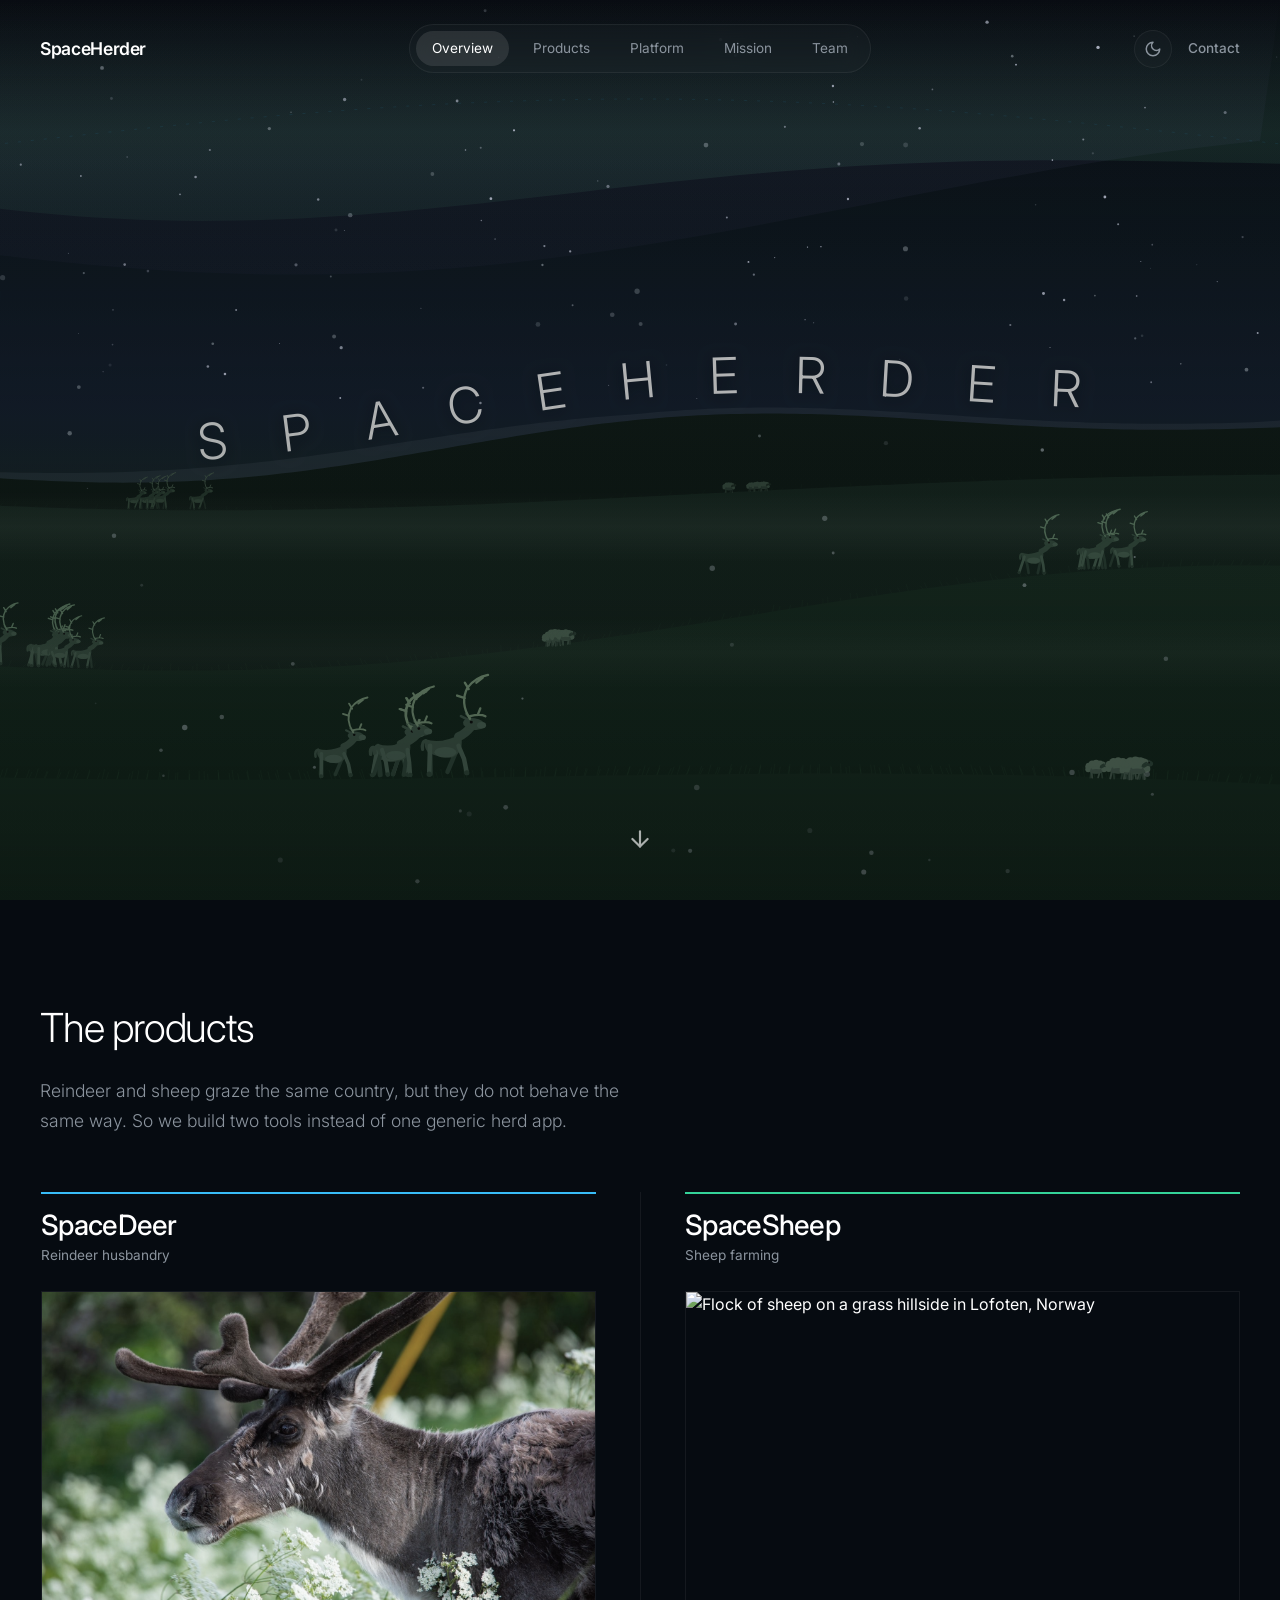
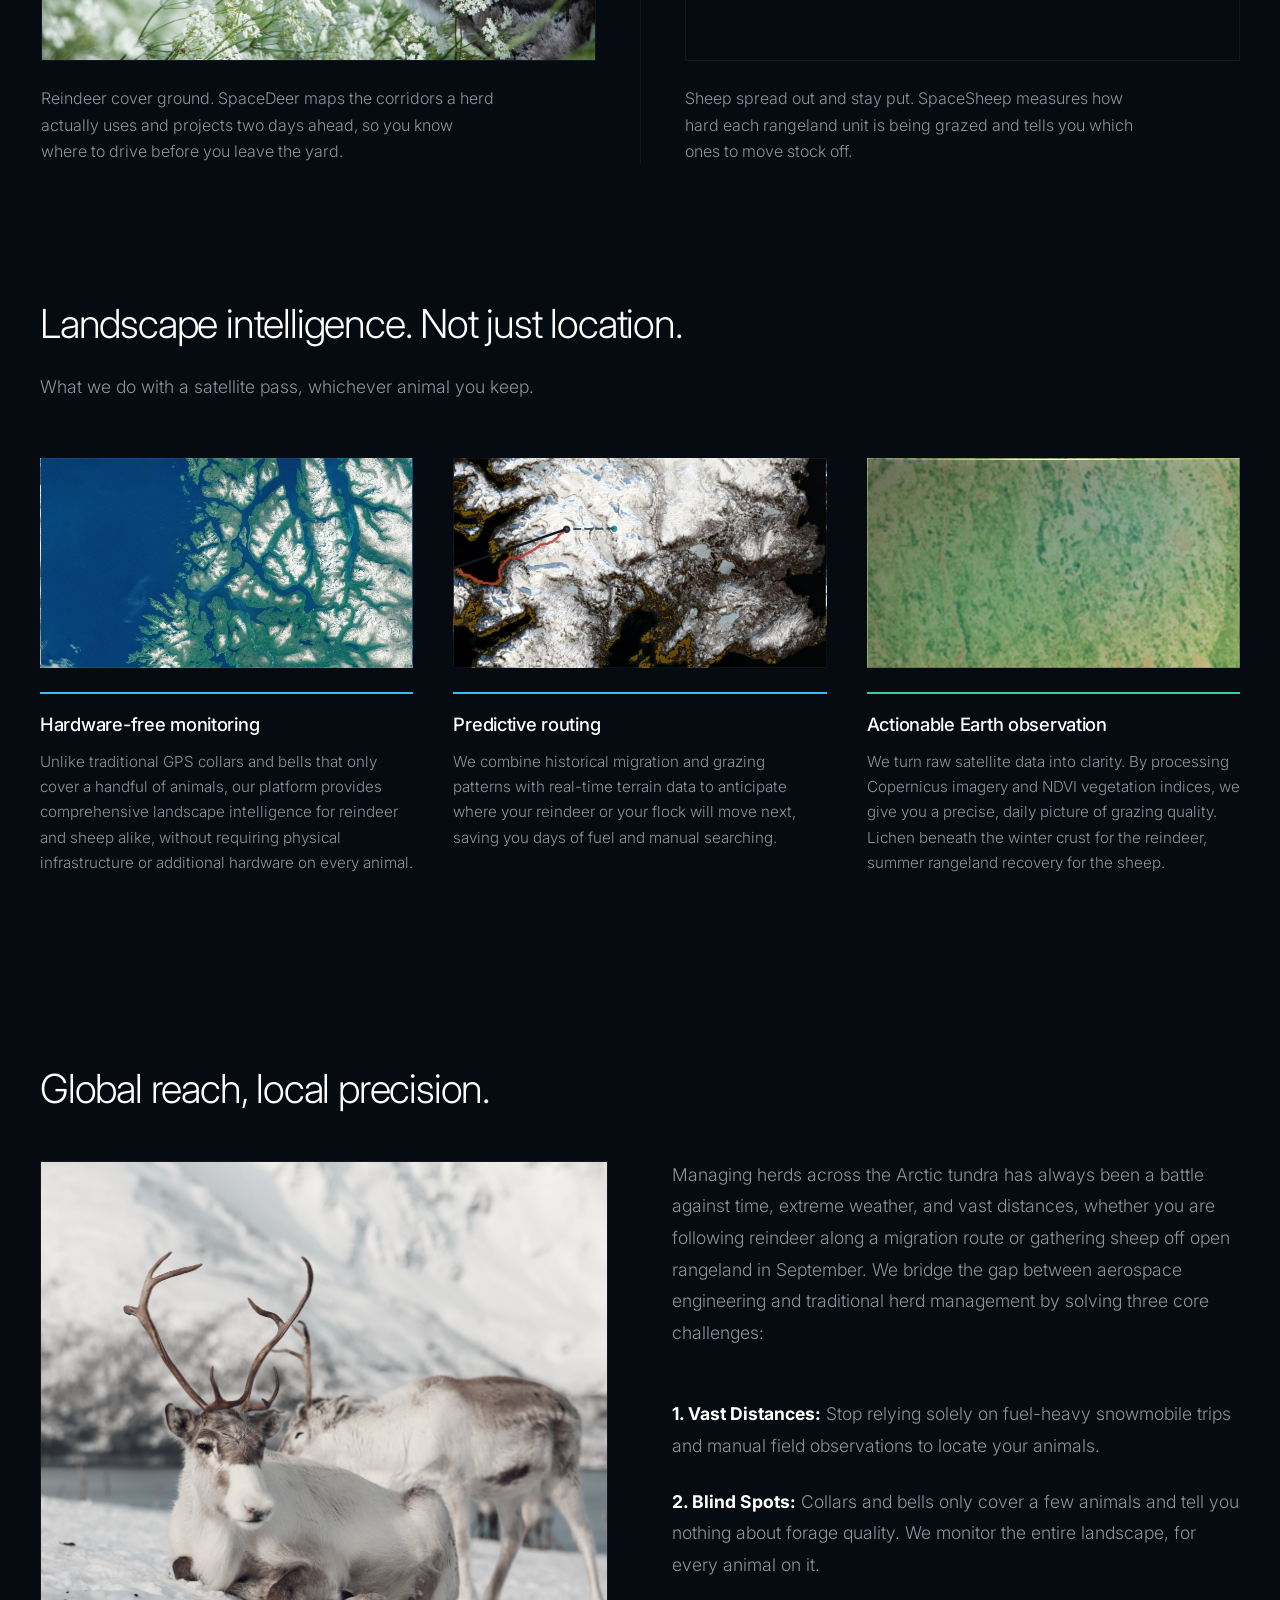
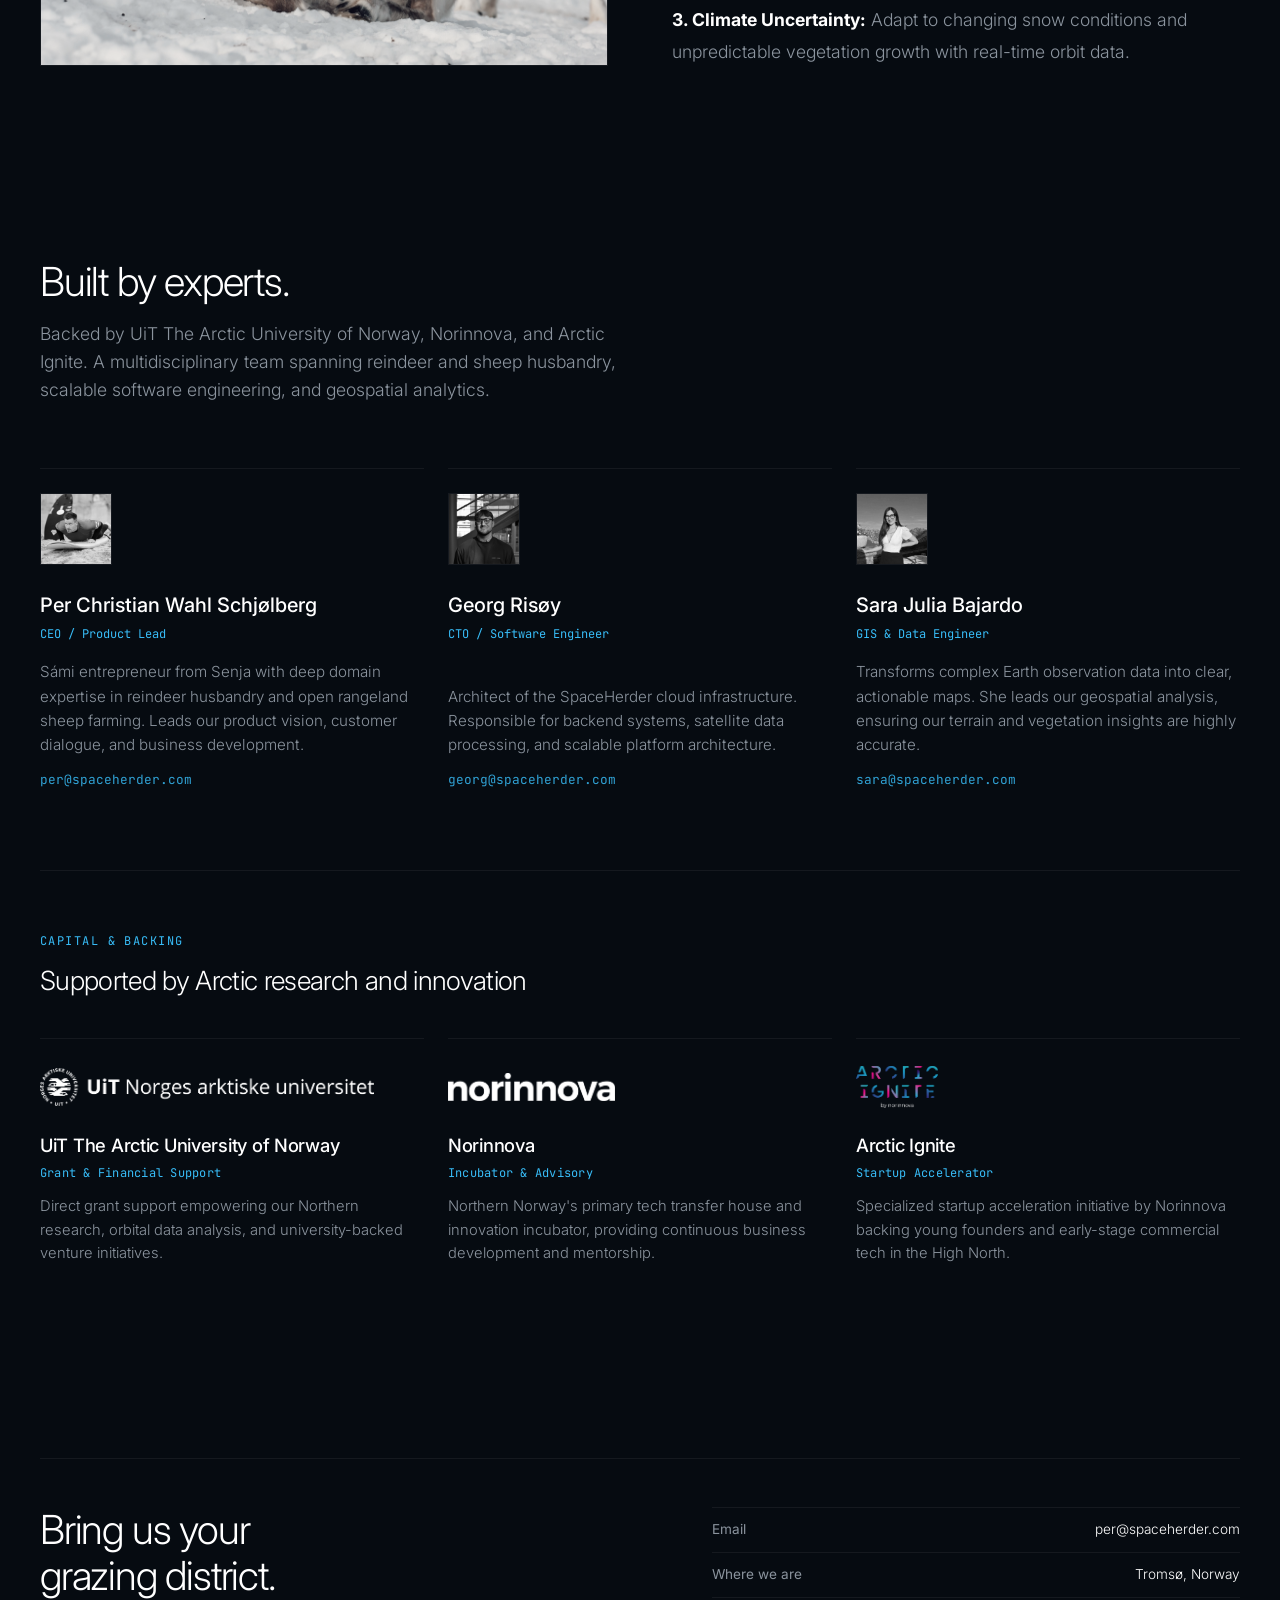
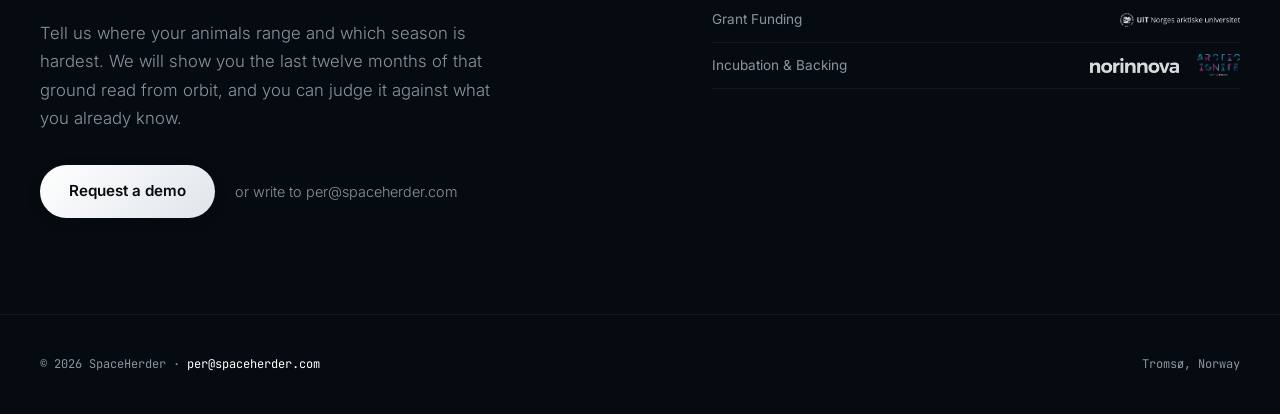
==== commit 1314d11a: "Add favicon to website (Closes #5)" ====
--- a/index.html
+++ b/index.html
@@ -6,6 +6,7 @@
   <meta name="viewport" content="width=device-width, initial-scale=1.0, viewport-fit=cover" />
   <title>SpaceHerder | Orbital Telemetry</title>
   <meta name="description" content="Precision satellite tracking and landscape intelligence for reindeer and sheep husbandry. SpaceDeer and SpaceSheep, from SpaceHerder." />
+  <link rel="icon" type="image/jpeg" href="images/favicon.jpeg" />
 
   <script>
     (function () {
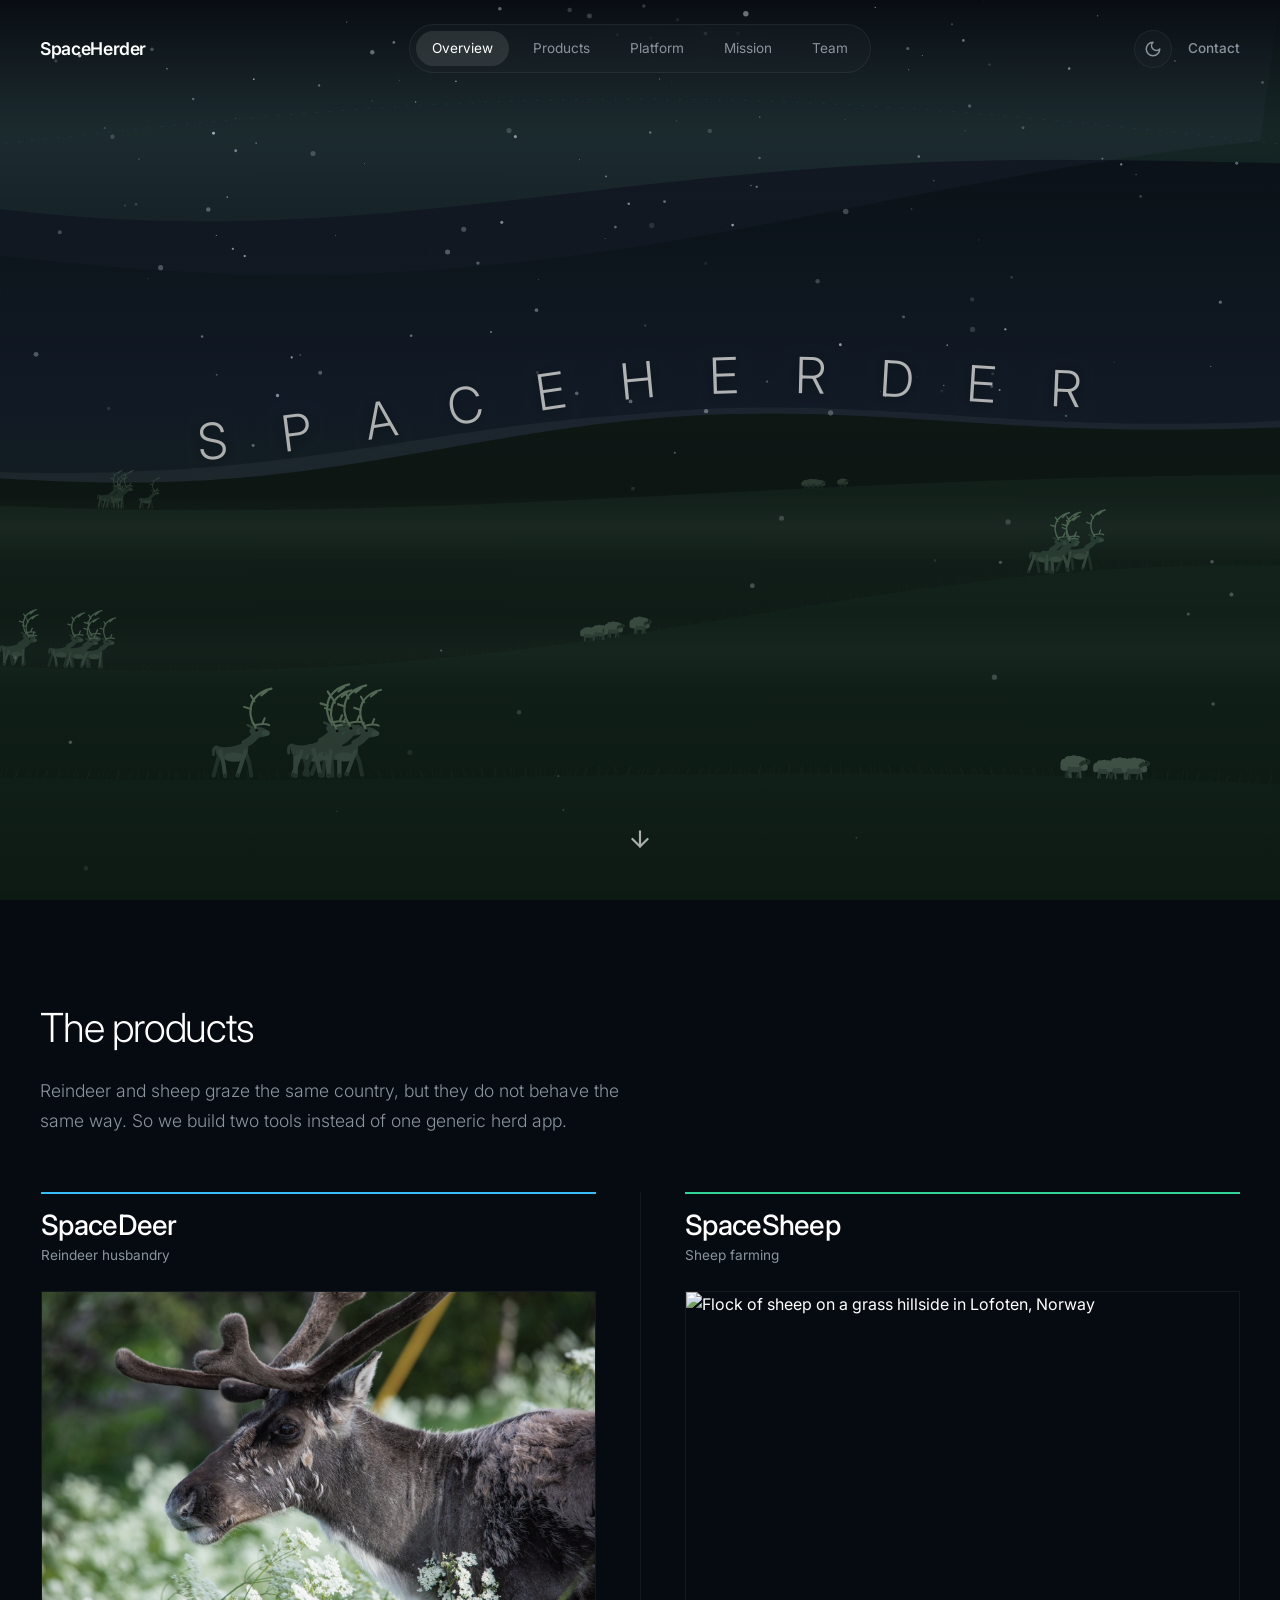
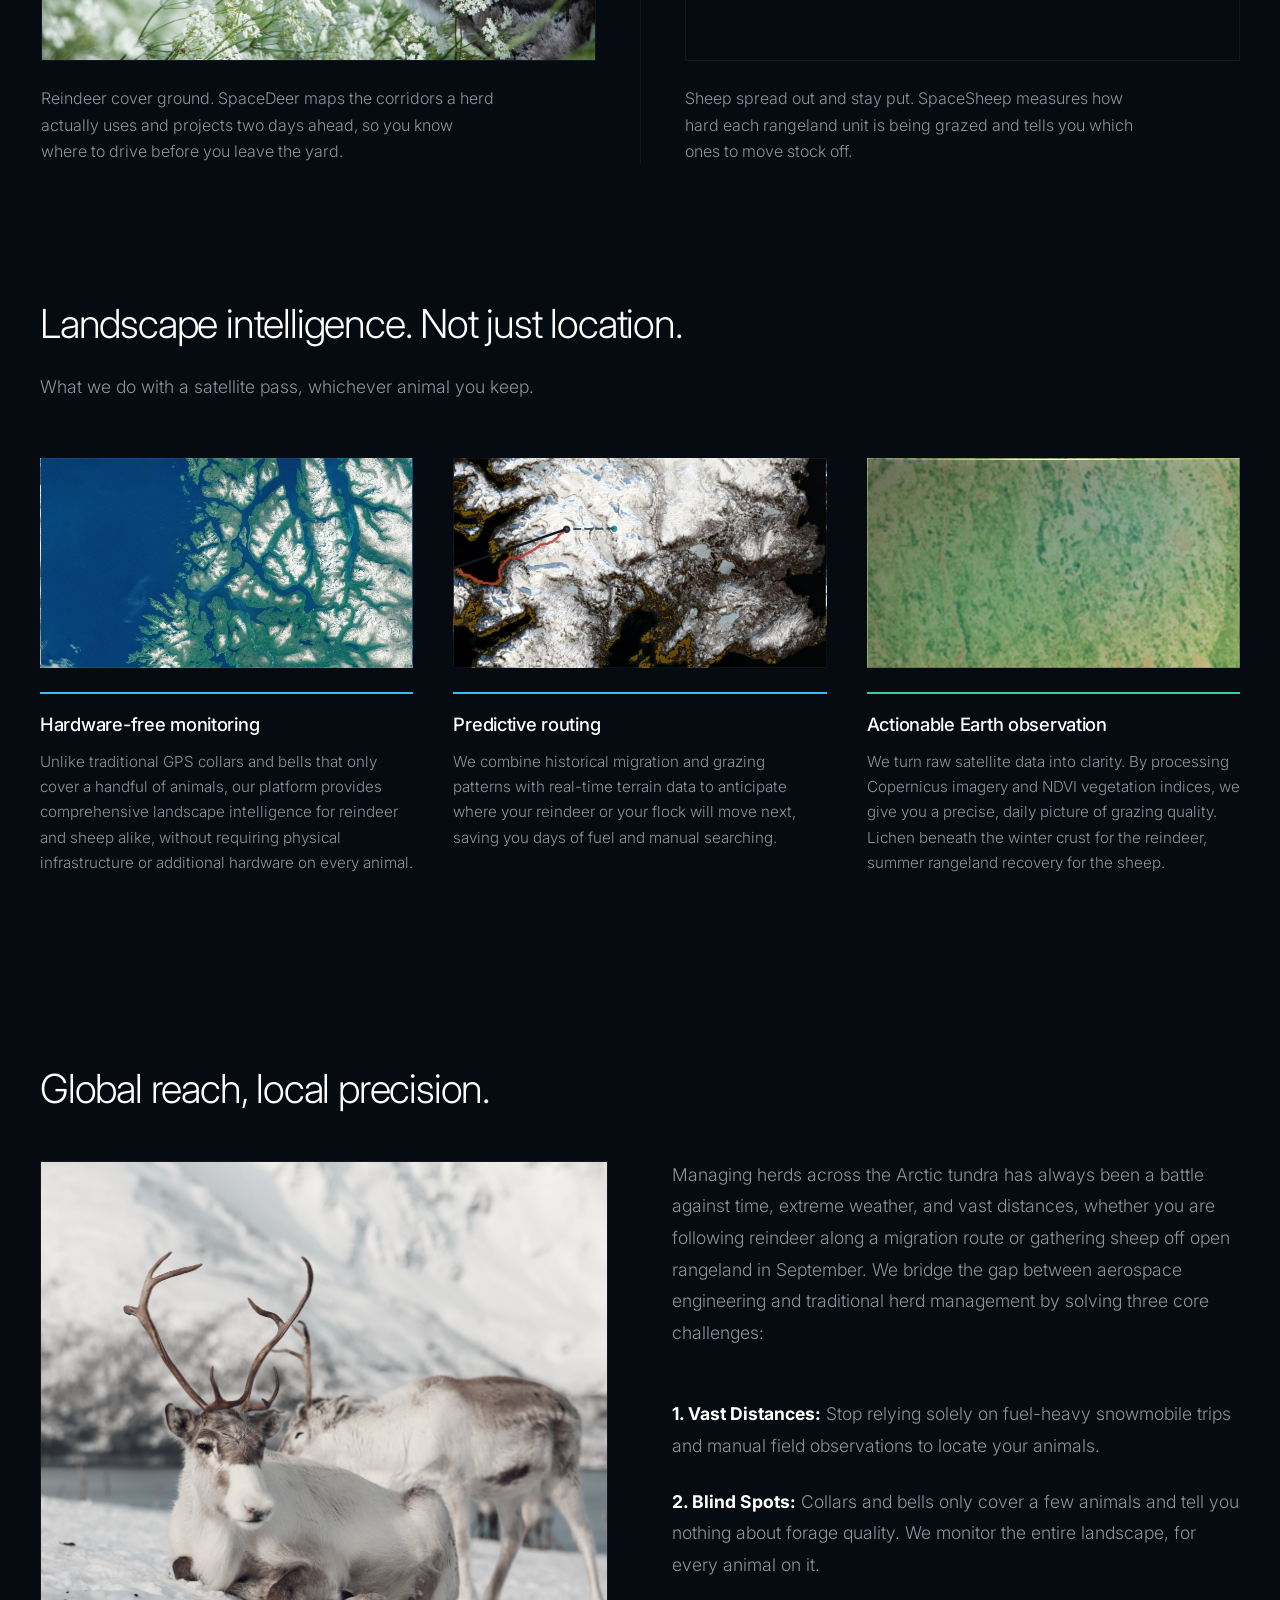
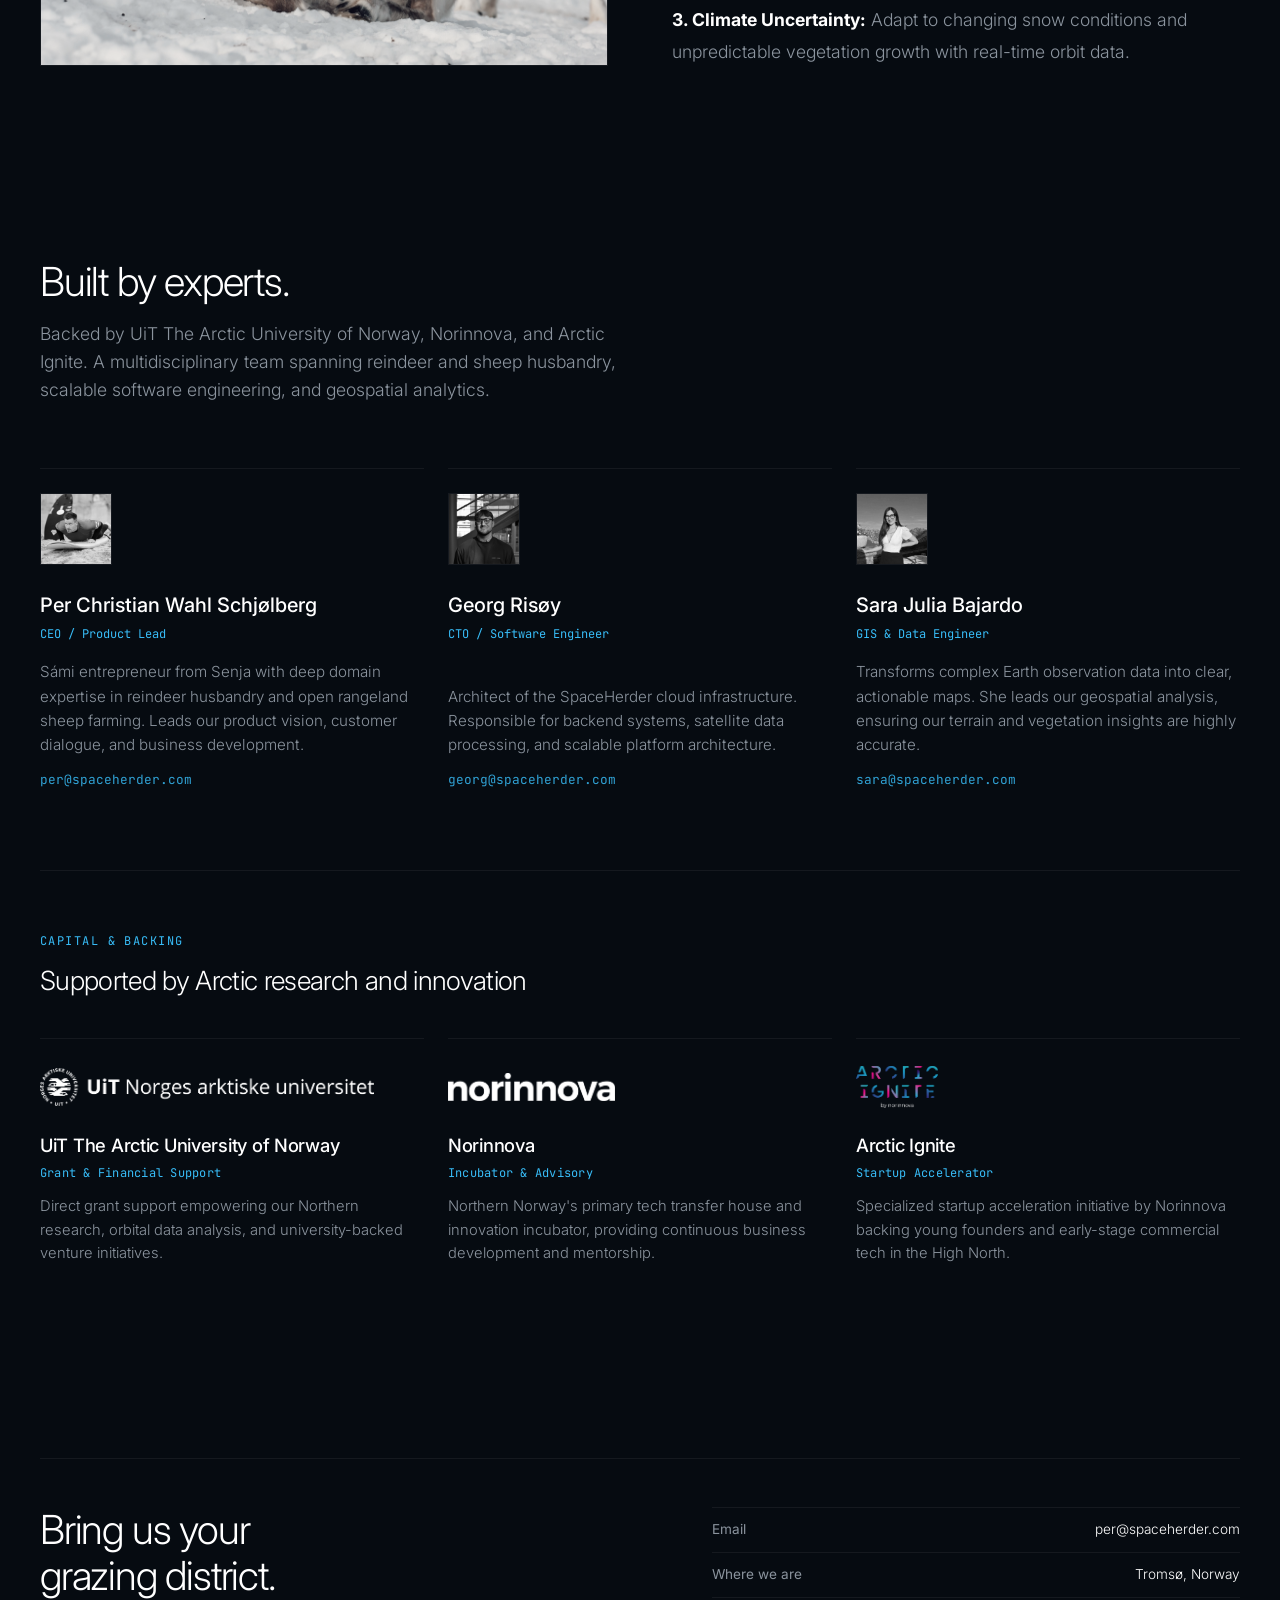
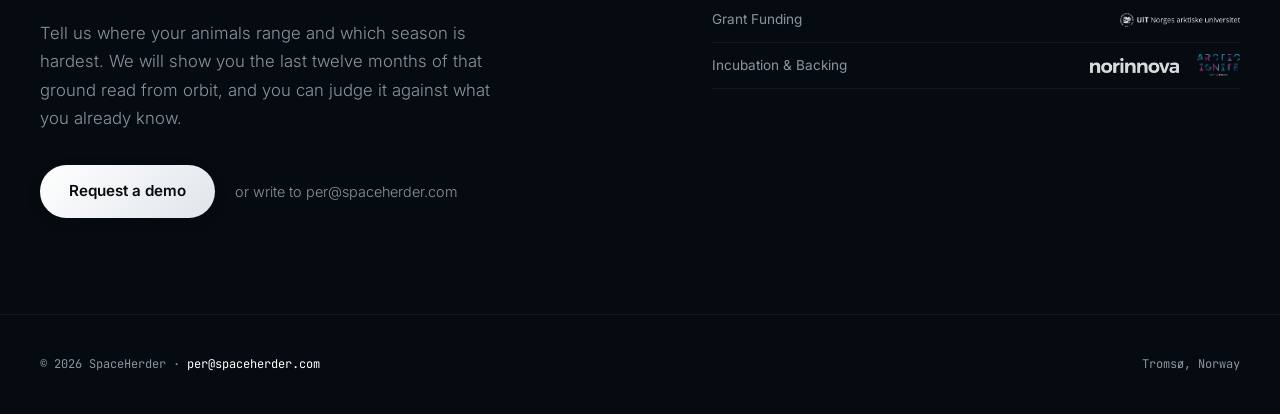
==== commit 7fdcd3e6: "Add Google search favicons, Schema logo structured data, and OpenGraph metadata" ====
--- a/index.html
+++ b/index.html
@@ -6,7 +6,64 @@
   <meta name="viewport" content="width=device-width, initial-scale=1.0, viewport-fit=cover" />
   <title>SpaceHerder | Orbital Telemetry</title>
   <meta name="description" content="Precision satellite tracking and landscape intelligence for reindeer and sheep husbandry. SpaceDeer and SpaceSheep, from SpaceHerder." />
+  <link rel="canonical" href="https://spaceherder.com/" />
+
+  <!-- Favicon and App Icons for Google Search & Browsers -->
+  <link rel="icon" href="/favicon.ico" sizes="any" />
+  <link rel="icon" type="image/png" sizes="48x48" href="images/favicon-48x48.png" />
+  <link rel="icon" type="image/png" sizes="96x96" href="images/favicon-96x96.png" />
+  <link rel="icon" type="image/png" sizes="192x192" href="images/favicon-192x192.png" />
   <link rel="icon" type="image/jpeg" href="images/favicon.jpeg" />
+  <link rel="apple-touch-icon" sizes="180x180" href="images/apple-touch-icon.png" />
+  <link rel="manifest" href="site.webmanifest" />
+  <meta name="theme-color" content="#060913" />
+
+  <!-- Open Graph Meta Tags (Search snippet thumbnail & Social sharing) -->
+  <meta property="og:type" content="website" />
+  <meta property="og:url" content="https://spaceherder.com/" />
+  <meta property="og:site_name" content="SpaceHerder" />
+  <meta property="og:title" content="SpaceHerder | Orbital Telemetry" />
+  <meta property="og:description" content="Precision satellite tracking and landscape intelligence for reindeer and sheep husbandry. SpaceDeer and SpaceSheep, from SpaceHerder." />
+  <meta property="og:image" content="https://spaceherder.com/images/favicon.jpeg" />
+  <meta property="og:image:secure_url" content="https://spaceherder.com/images/favicon.jpeg" />
+  <meta property="og:image:type" content="image/jpeg" />
+  <meta property="og:image:width" content="400" />
+  <meta property="og:image:height" content="400" />
+  <meta property="og:image:alt" content="SpaceHerder Logo" />
+
+  <!-- Twitter Card Meta Tags -->
+  <meta name="twitter:card" content="summary" />
+  <meta name="twitter:title" content="SpaceHerder | Orbital Telemetry" />
+  <meta name="twitter:description" content="Precision satellite tracking and landscape intelligence for reindeer and sheep husbandry. SpaceDeer and SpaceSheep, from SpaceHerder." />
+  <meta name="twitter:image" content="https://spaceherder.com/images/favicon.jpeg" />
+  <meta name="twitter:image:alt" content="SpaceHerder Logo" />
+
+  <!-- Schema.org Organization & WebSite Structured Data for Google Search Logo / Knowledge Panel -->
+  <script type="application/ld+json">
+  {
+    "@context": "https://schema.org",
+    "@type": "Organization",
+    "name": "SpaceHerder",
+    "alternateName": ["SpaceDeer", "SpaceSheep"],
+    "url": "https://spaceherder.com/",
+    "logo": {
+      "@type": "ImageObject",
+      "url": "https://spaceherder.com/images/favicon.jpeg",
+      "width": 400,
+      "height": 400
+    },
+    "image": "https://spaceherder.com/images/favicon.jpeg",
+    "description": "Precision satellite tracking and landscape intelligence for reindeer and sheep husbandry."
+  }
+  </script>
+  <script type="application/ld+json">
+  {
+    "@context": "https://schema.org",
+    "@type": "WebSite",
+    "name": "SpaceHerder",
+    "url": "https://spaceherder.com/"
+  }
+  </script>
 
   <script>
     (function () {
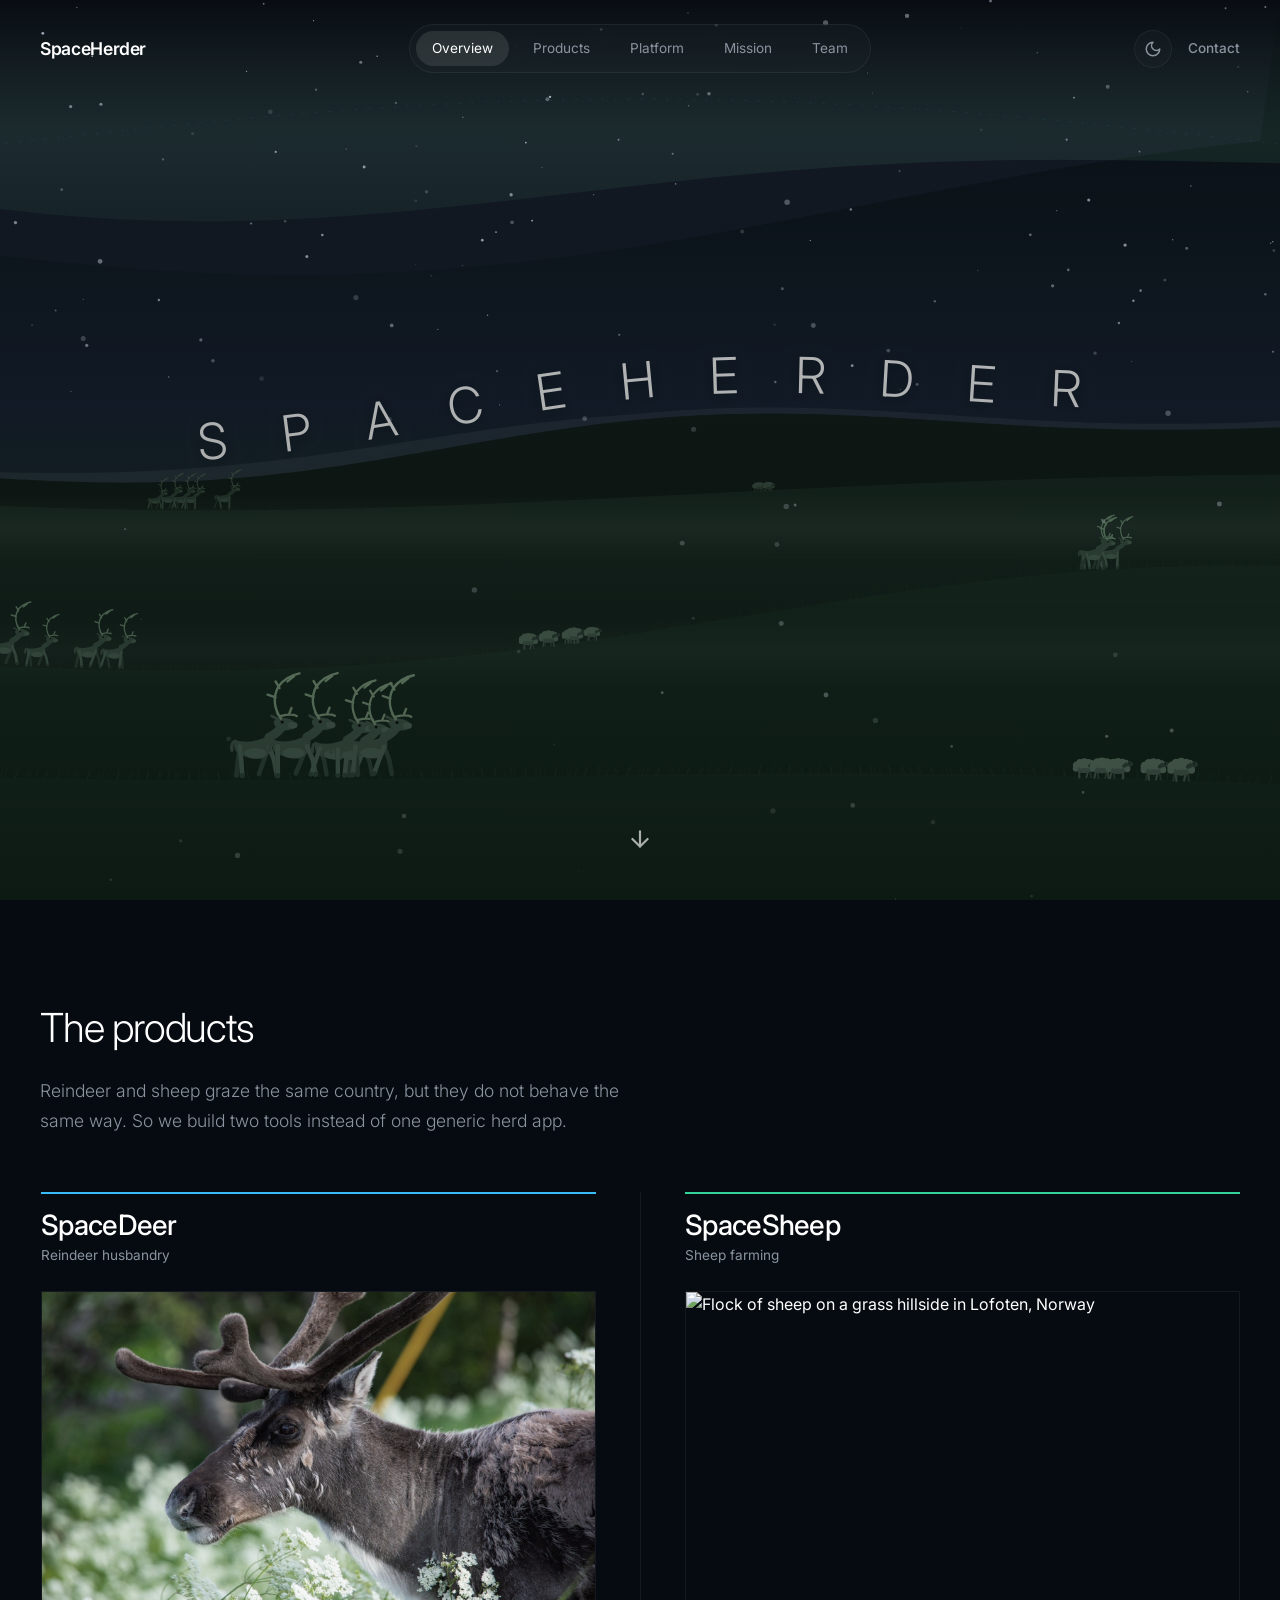
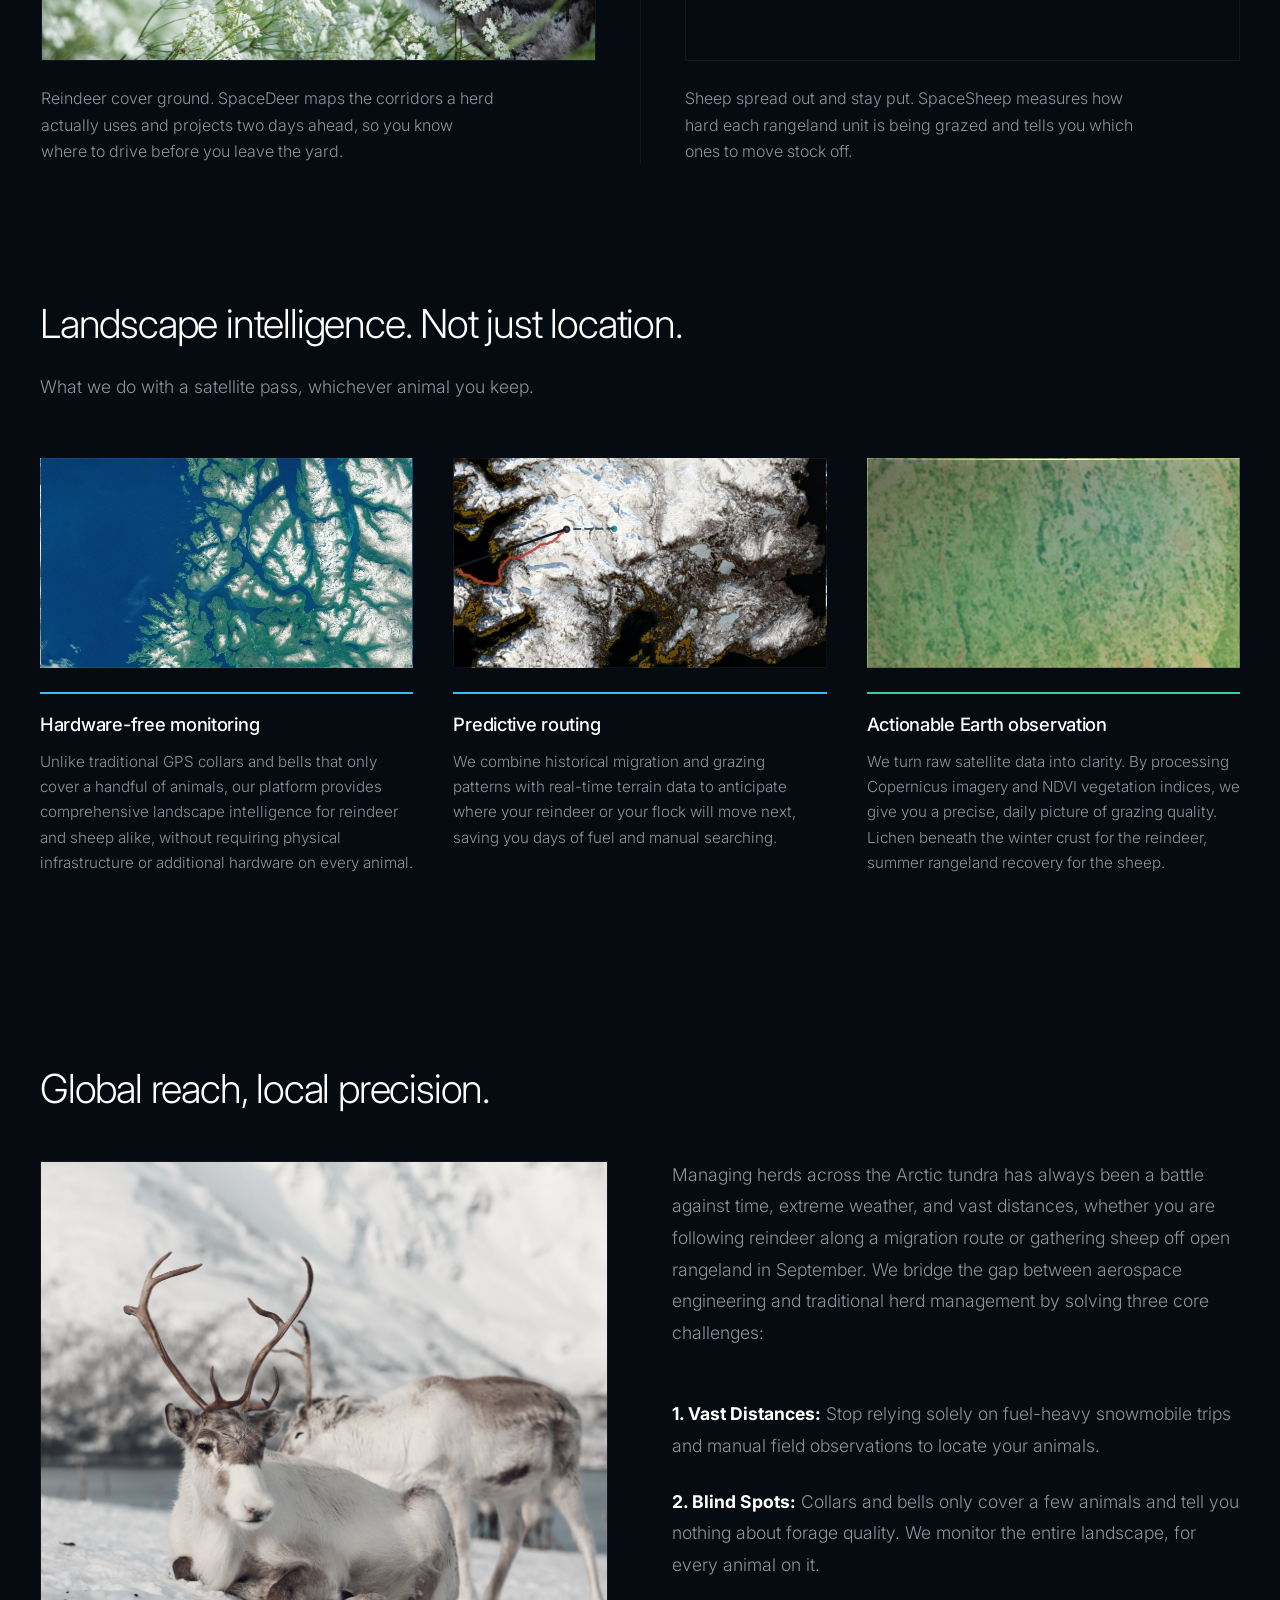
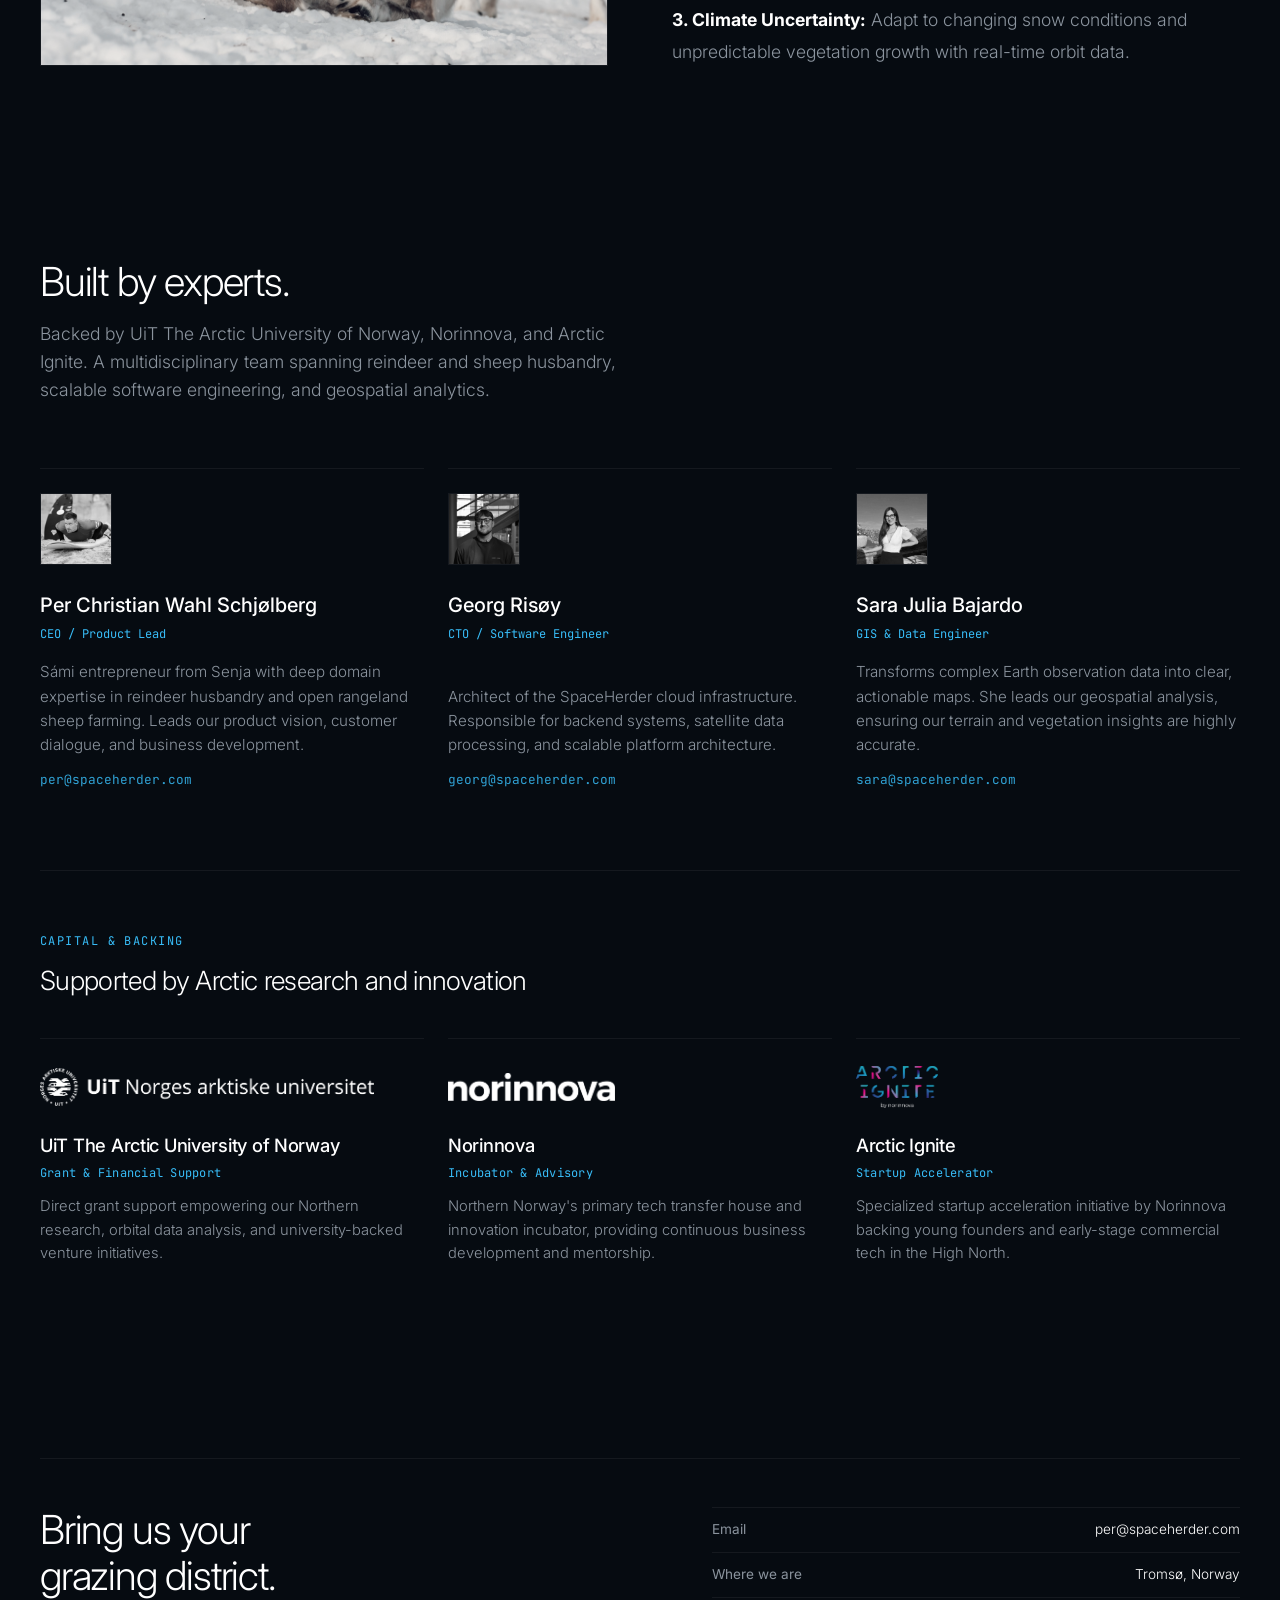
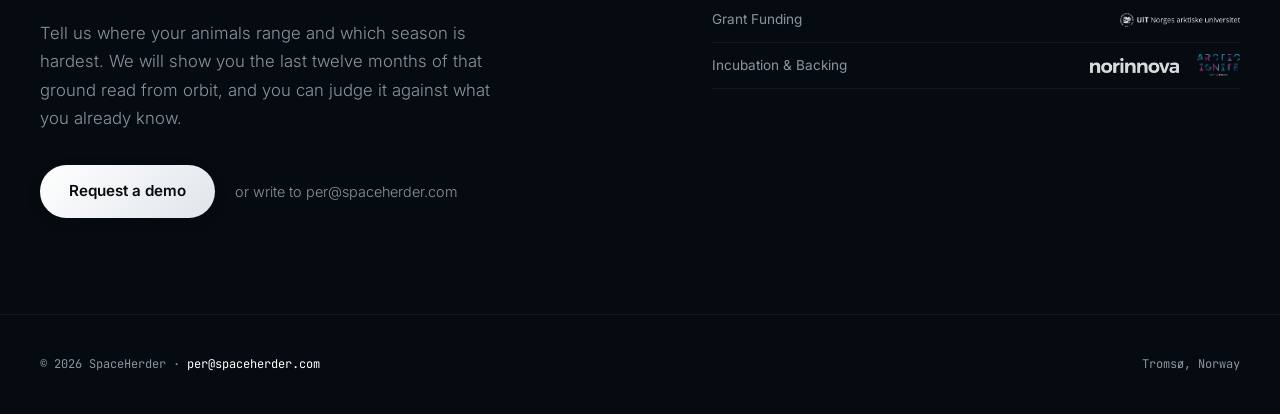
==== commit b872c189: "Optimize favicon link tags with root-relative paths and shortcut icon" ====
--- a/index.html
+++ b/index.html
@@ -9,13 +9,13 @@
   <link rel="canonical" href="https://spaceherder.com/" />
 
   <!-- Favicon and App Icons for Google Search & Browsers -->
-  <link rel="icon" href="/favicon.ico" sizes="any" />
-  <link rel="icon" type="image/png" sizes="48x48" href="images/favicon-48x48.png" />
-  <link rel="icon" type="image/png" sizes="96x96" href="images/favicon-96x96.png" />
-  <link rel="icon" type="image/png" sizes="192x192" href="images/favicon-192x192.png" />
-  <link rel="icon" type="image/jpeg" href="images/favicon.jpeg" />
-  <link rel="apple-touch-icon" sizes="180x180" href="images/apple-touch-icon.png" />
-  <link rel="manifest" href="site.webmanifest" />
+  <link rel="shortcut icon" href="/favicon.ico" />
+  <link rel="icon" type="image/x-icon" href="/favicon.ico" />
+  <link rel="icon" type="image/png" sizes="48x48" href="/images/favicon-48x48.png" />
+  <link rel="icon" type="image/png" sizes="96x96" href="/images/favicon-96x96.png" />
+  <link rel="icon" type="image/png" sizes="192x192" href="/images/favicon-192x192.png" />
+  <link rel="apple-touch-icon" sizes="180x180" href="/images/apple-touch-icon.png" />
+  <link rel="manifest" href="/site.webmanifest" />
   <meta name="theme-color" content="#060913" />
 
   <!-- Open Graph Meta Tags (Search snippet thumbnail & Social sharing) -->
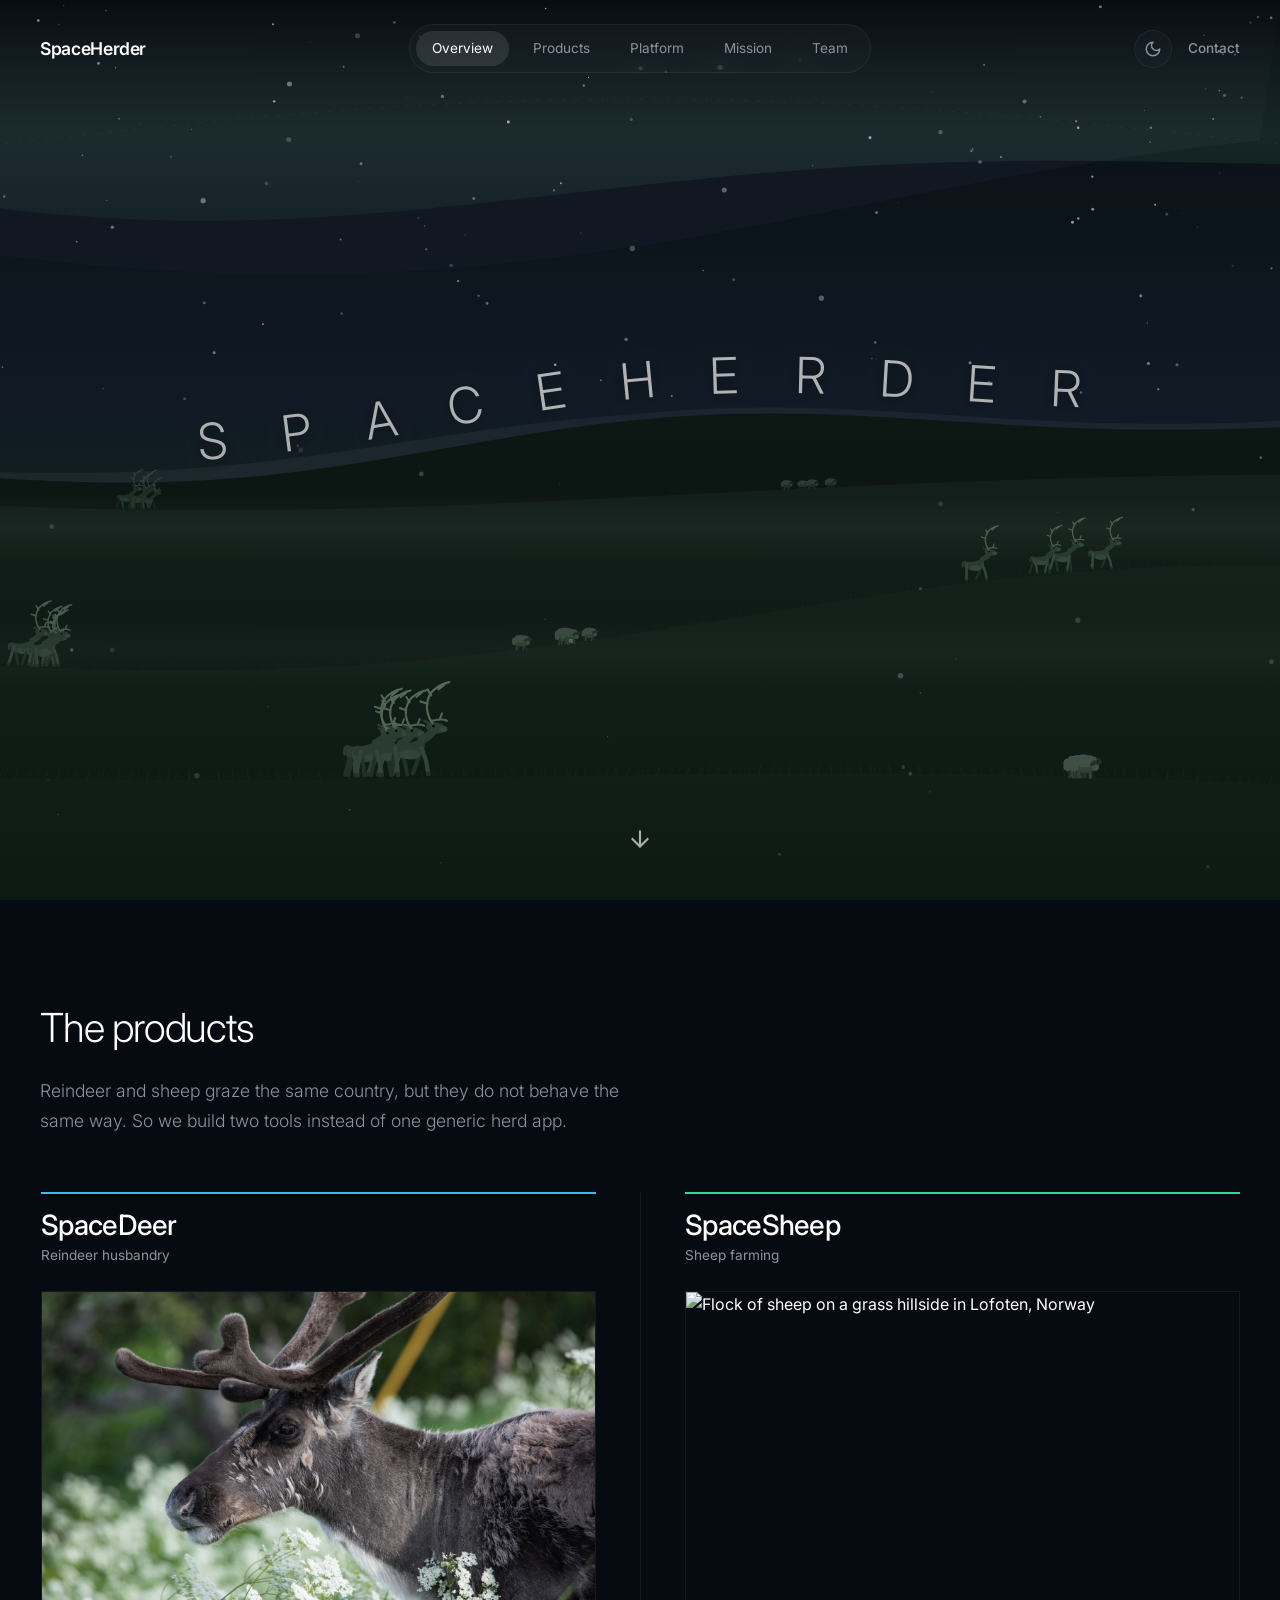
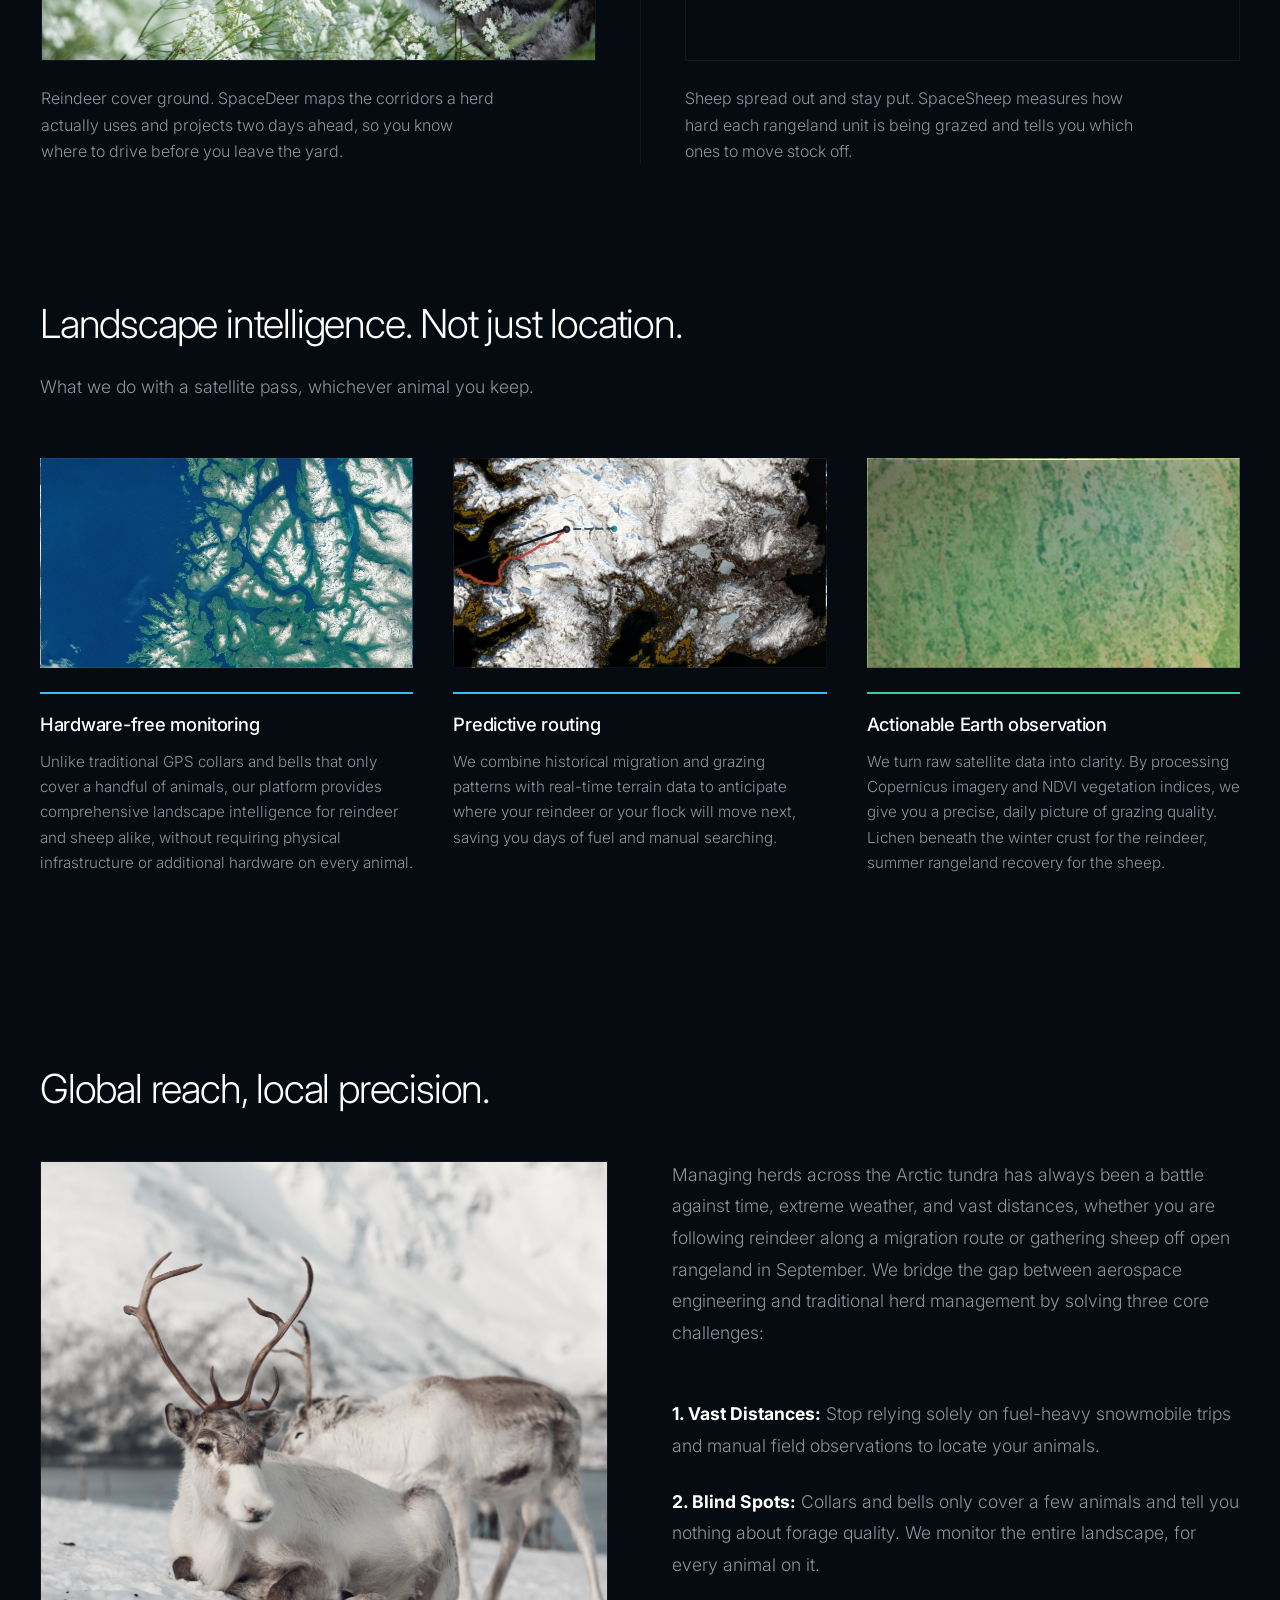
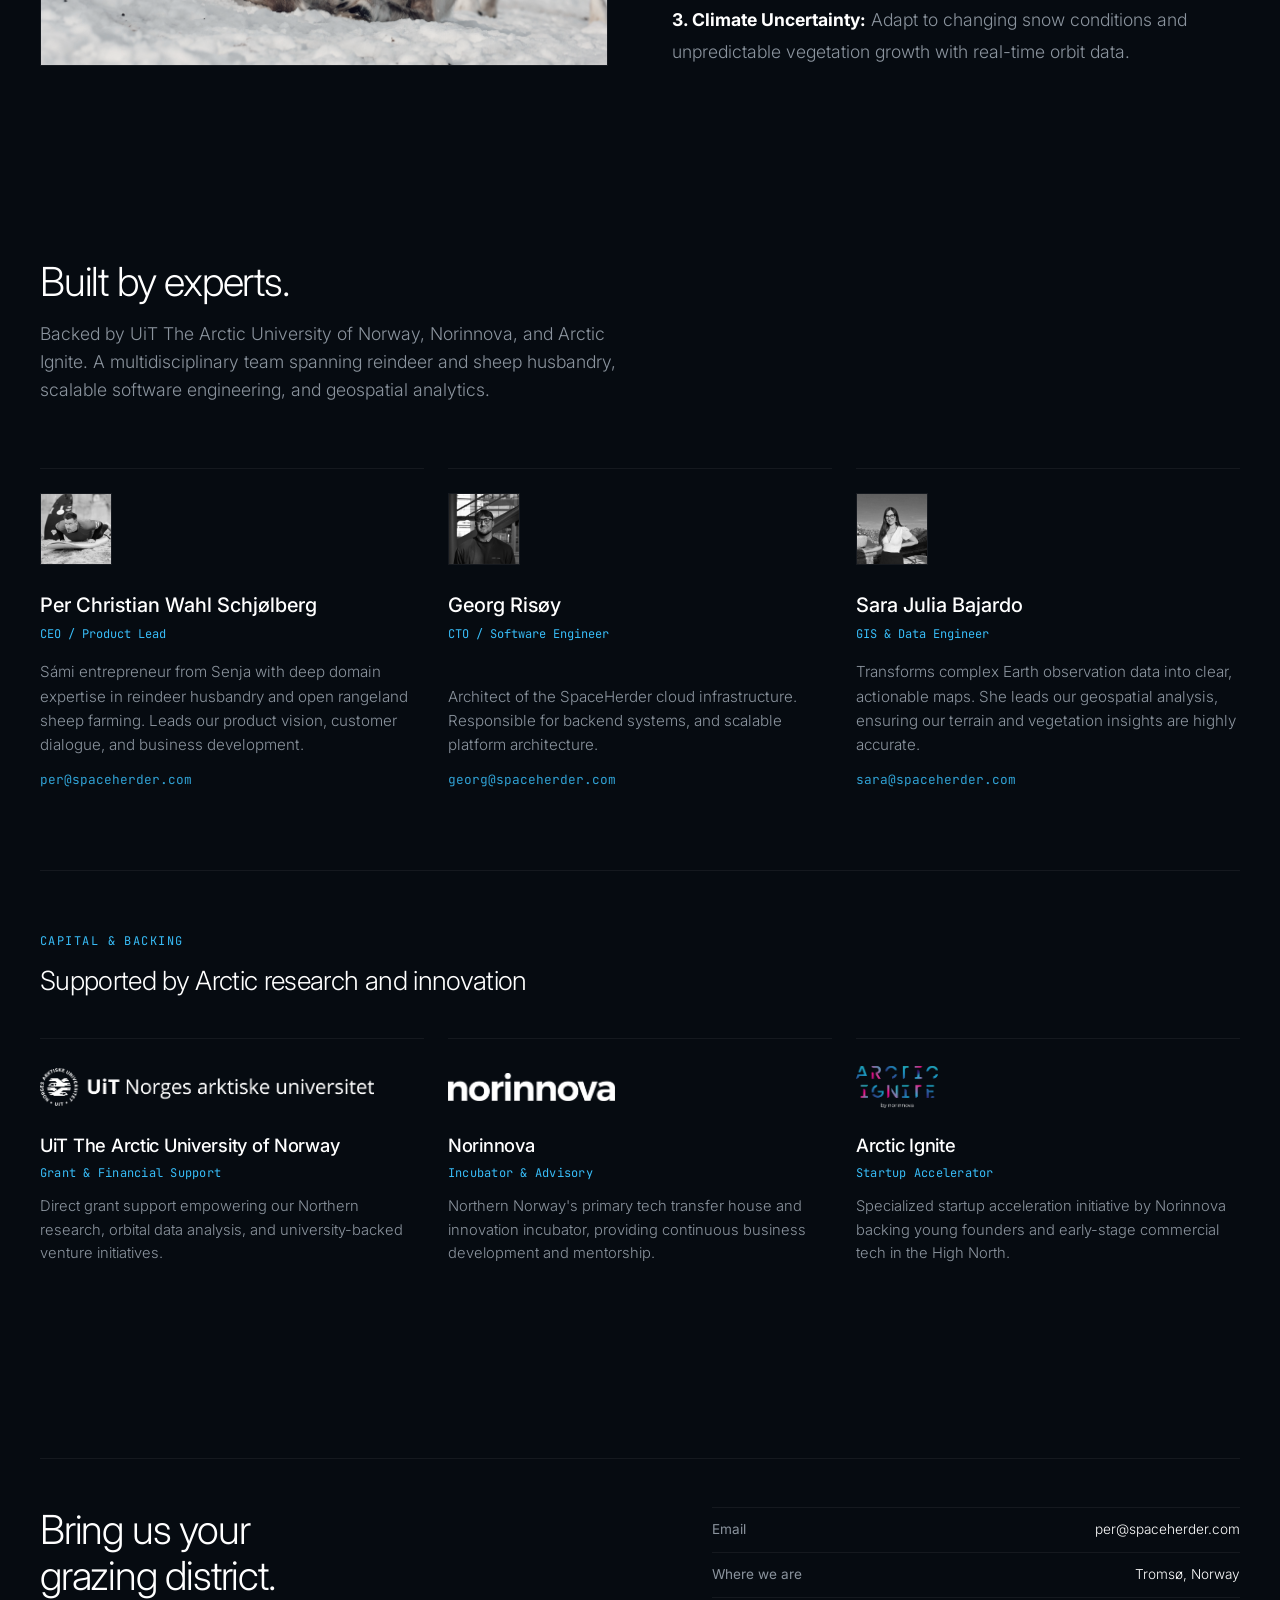
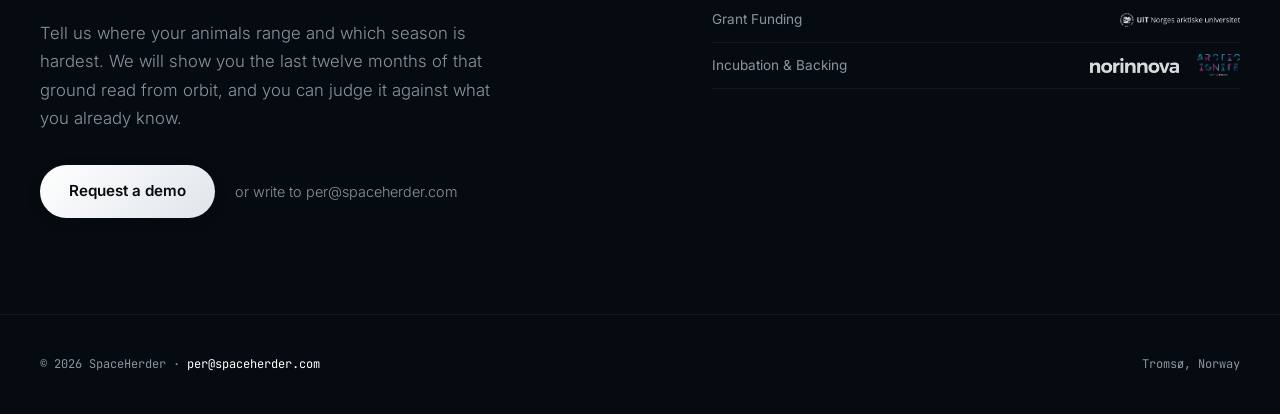
==== commit 42319463: "Fix: Close #4 role descripton Fixed formatting issue in team bio section." ====
--- a/index.html
+++ b/index.html
@@ -275,7 +275,7 @@
           <h4 class="team-name">Georg Risøy</h4>
           <p class="team-role">CTO / Software Engineer</p>
           <p class="team-bio">Architect of the SpaceHerder cloud infrastructure. Responsible for backend systems,
-            satellite data processing, and scalable platform architecture.</p>
+          and scalable platform architecture.</p>
           <a href="mailto:georg@spaceherder.com" class="team-email">georg@spaceherder.com</a>
         </div>
 
@@ -407,4 +407,4 @@
   <script src="main.js"></script>
 </body>
 
-</html>+</html>
